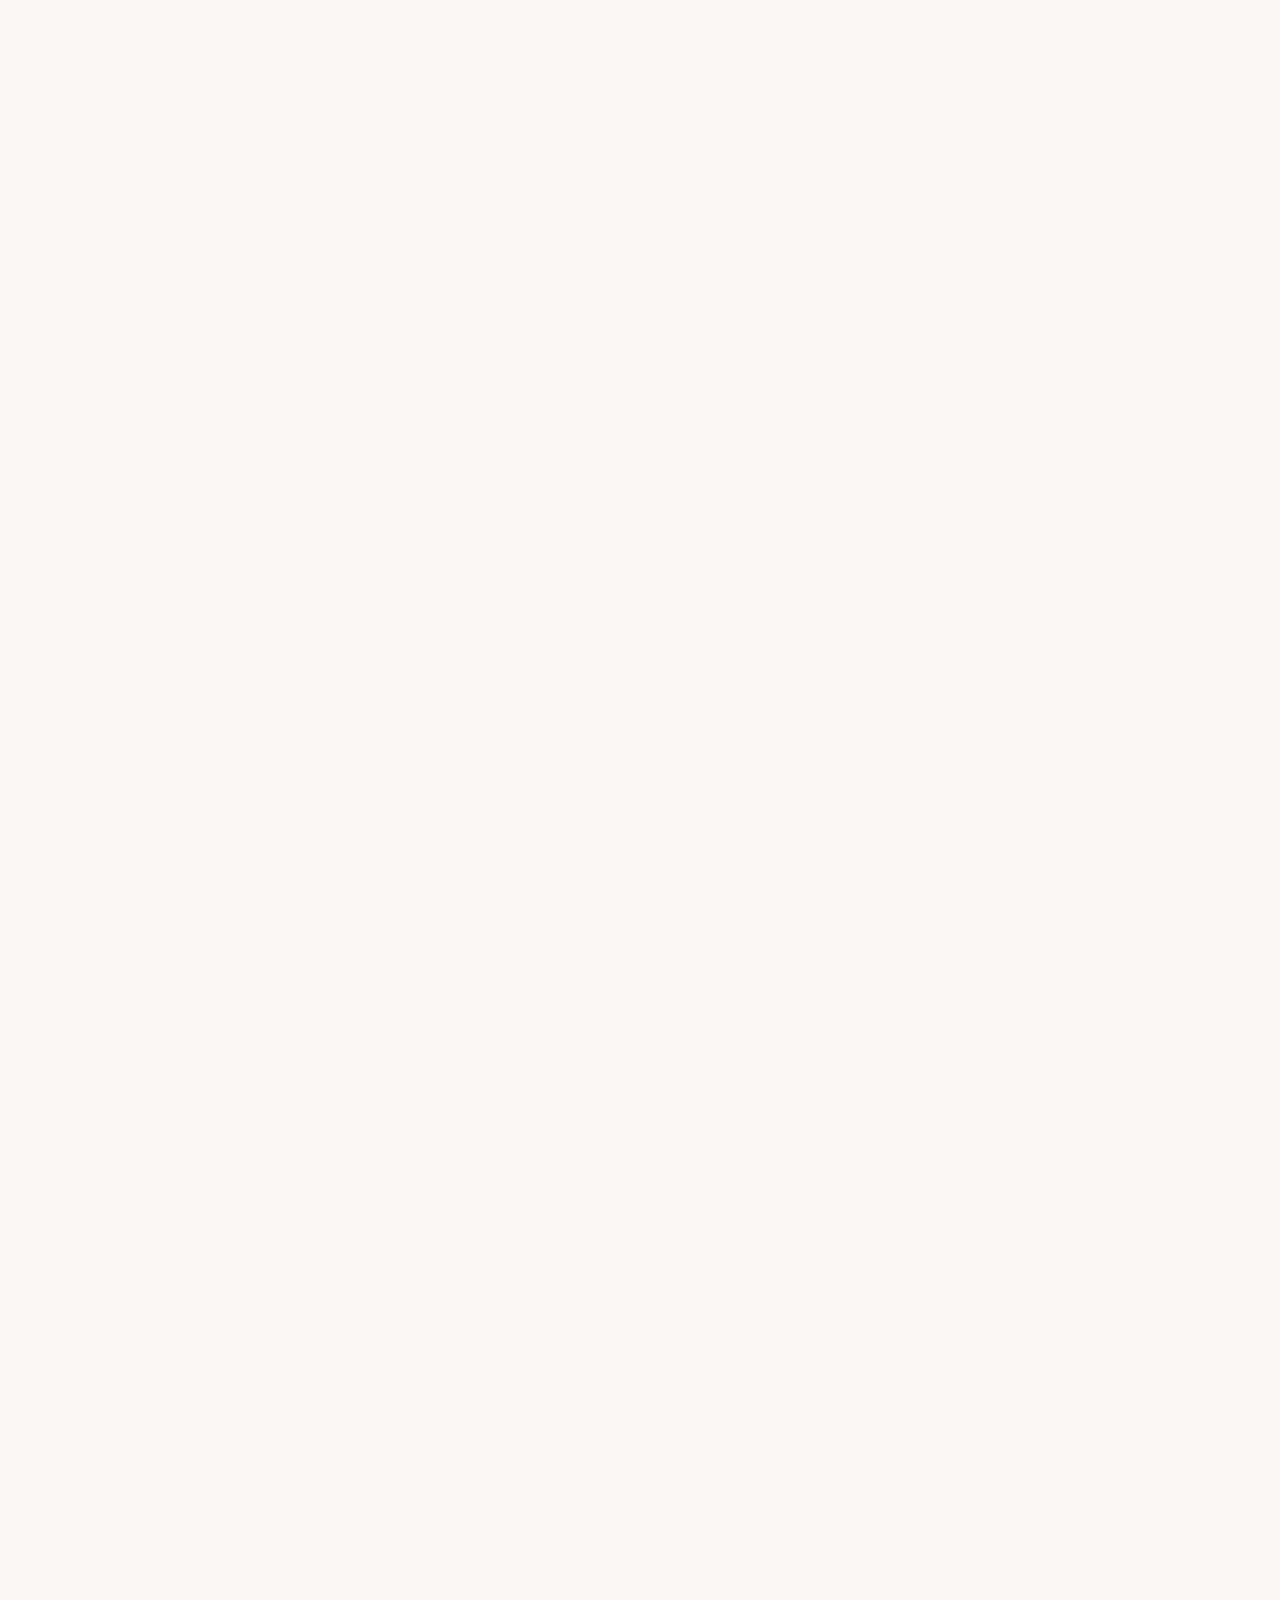
==== about.html @ 8a6ce8e8 "css and html files written" ====
<!DOCTYPE html>
<html lang="en">
<head>
    <meta charset="UTF-8">
    <meta name="viewport" content="width=device-width, initial-scale=1.0">
    <meta name="description" content="Meet Raj — a passionate wedding & event photographer from Karnataka, India. Telling love stories through candid, documentary-style photography.">
    <title>About Raj — Raj Photography</title>
    <link rel="icon" href="favicon.ico" type="image/x-icon">
    <link rel="preconnect" href="https://fonts.googleapis.com">
    <link rel="preconnect" href="https://fonts.gstatic.com" crossorigin>
    <link href="https://fonts.googleapis.com/css2?family=Playfair+Display:ital,wght@0,400;0,500;0,600;0,700;0,800;1,400;1,500;1,600;1,700&family=Inter:wght@300;400;500;600&family=Cormorant+Garamond:ital,wght@0,400;0,500;0,600;1,400;1,500;1,600&display=swap" rel="stylesheet">
    <link rel="stylesheet" href="css/variables.css">
    <link rel="stylesheet" href="css/global.css">
    <link rel="stylesheet" href="css/navbar.css">
    <link rel="stylesheet" href="css/about.css">
</head>
<body>

    <!-- ========== NAVBAR ========== -->
    <header class="navbar" id="navbar">
        <div class="navbar__inner container">
            <a href="index.html" class="navbar__logo" aria-label="Raj Photography Home">
                <span class="navbar__logo-text">Raj</span>
                <span class="navbar__logo-sub">Photography</span>
            </a>
            <nav class="navbar__nav" id="navMenu" aria-label="Main navigation">
                <ul class="navbar__links">
                    <li><a href="index.html" class="navbar__link">Home</a></li>
                    <li><a href="portfolio.html" class="navbar__link">Portfolio</a></li>
                    <li><a href="about.html" class="navbar__link active">About</a></li>
                    <li><a href="services.html" class="navbar__link">Services</a></li>
                    <li><a href="testimonials.html" class="navbar__link">Testimonials</a></li>
                    <li><a href="contact.html" class="navbar__link">Contact</a></li>
                </ul>
                <div class="navbar__actions">
                    <a href="tel:+917676147560" class="navbar__phone" aria-label="Call us">
                        <svg width="16" height="16" viewBox="0 0 24 24" fill="none" stroke="currentColor" stroke-width="2" stroke-linecap="round" stroke-linejoin="round"><path d="M22 16.92v3a2 2 0 0 1-2.18 2 19.79 19.79 0 0 1-8.63-3.07 19.5 19.5 0 0 1-6-6 19.79 19.79 0 0 1-3.07-8.67A2 2 0 0 1 4.11 2h3a2 2 0 0 1 2 1.72 12.84 12.84 0 0 0 .7 2.81 2 2 0 0 1-.45 2.11L8.09 9.91a16 16 0 0 0 6 6l1.27-1.27a2 2 0 0 1 2.11-.45 12.84 12.84 0 0 0 2.81.7A2 2 0 0 1 22 16.92z"></path></svg>
                        <span>+91 76761 47560</span>
                    </a>
                    <a href="contact.html" class="btn btn-primary navbar__cta">Book Now</a>
                </div>
            </nav>
            <button class="navbar__hamburger" id="navToggle" aria-label="Toggle navigation menu" aria-expanded="false">
                <span class="navbar__hamburger-line"></span>
                <span class="navbar__hamburger-line"></span>
                <span class="navbar__hamburger-line"></span>
            </button>
        </div>
    </header>

    <main>
        <!-- ========== PAGE HERO ========== -->
        <section class="page-hero page-hero--about" id="page-hero">
            <div class="page-hero__bg">
                <img src="assets/images/services/candid-cinematography/07.jpg" alt="Behind the scenes — Raj Photography" loading="eager">
            </div>
            <div class="page-hero__overlay"></div>
            <div class="page-hero__content container">
                <p class="page-hero__subtitle reveal" data-reveal="fade-up">The Photographer</p>
                <h1 class="page-hero__title reveal" data-reveal="fade-up" data-delay="100">About Raj</h1>
            </div>
        </section>

        <!-- ========== ABOUT INTRO ========== -->
        <section class="about-intro section-padding" id="about-intro">
            <div class="container">
                <div class="about-intro__grid">
                    <div class="about-intro__image reveal" data-reveal="fade-right">
                        <img src="assets/images/about/01.jpg" alt="Raj — Wedding & Event Photographer portrait" loading="lazy">
                    </div>
                    <div class="about-intro__content reveal" data-reveal="fade-left" data-delay="200">
                        <h2>The Man Behind<br>the Lens</h2>
                        <p class="about-intro__lead">I'm Raj, a visual storyteller based in Karnataka, India. With a camera in hand and a heart full of stories, I've spent the last 5+ years documenting the most beautiful chapters of people's lives.</p>
                        <p>It started as a fascination — the way a single photograph could hold an entire lifetime of emotion. That fascination became a passion, and that passion became my purpose. Today, I don't just photograph events; I immerse myself in them, becoming part of the story so I can tell it the way it deserves to be told.</p>
                        <p>My approach is simple: I observe, I connect, and I wait for the real moments — the ones you can't plan, can't rehearse, and can't recreate. The nervous glance before the vows, the tears of a proud parent, the unscripted burst of laughter during the sangeet — those are the frames that matter.</p>
                    </div>
                </div>
            </div>
        </section>

        <!-- ========== PHILOSOPHY ========== -->
        <section class="about-philosophy section-padding" id="philosophy">
            <div class="container">
                <div class="about-philosophy__inner reveal" data-reveal="fade-up">
                    <div class="about-philosophy__quote-mark" aria-hidden="true">"</div>
                    <blockquote class="about-philosophy__quote">
                        A photograph is not just a capture of light — it's a capture of emotion, of connection, of a moment that will never exist again. My job is to make sure that moment lives forever.
                    </blockquote>
                    <span class="about-philosophy__attribution">— Raj</span>
                </div>
            </div>
        </section>

        <!-- ========== MY APPROACH ========== -->
        <section class="about-approach section-padding" id="approach">
            <div class="container">
                <div class="section-header reveal" data-reveal="fade-up">
                    <p class="section-subtitle">My Approach</p>
                    <h2>How I Work</h2>
                </div>
                <div class="about-approach__grid">
                    <div class="about-approach__card reveal" data-reveal="fade-up">
                        <div class="about-approach__icon">
                            <svg width="32" height="32" viewBox="0 0 24 24" fill="none" stroke="currentColor" stroke-width="1.5" stroke-linecap="round" stroke-linejoin="round"><path d="M1 12s4-8 11-8 11 8 11 8-4 8-11 8-11-8-11-8z"></path><circle cx="12" cy="12" r="3"></circle></svg>
                        </div>
                        <h3>Observe</h3>
                        <p>I spend time understanding your story, your family dynamics, your rituals. Before I ever press the shutter, I'm watching, learning, and anticipating the moments that matter.</p>
                    </div>
                    <div class="about-approach__card reveal" data-reveal="fade-up" data-delay="100">
                        <div class="about-approach__icon">
                            <svg width="32" height="32" viewBox="0 0 24 24" fill="none" stroke="currentColor" stroke-width="1.5" stroke-linecap="round" stroke-linejoin="round"><path d="M20.84 4.61a5.5 5.5 0 0 0-7.78 0L12 5.67l-1.06-1.06a5.5 5.5 0 0 0-7.78 7.78l1.06 1.06L12 21.23l7.78-7.78 1.06-1.06a5.5 5.5 0 0 0 0-7.78z"></path></svg>
                        </div>
                        <h3>Connect</h3>
                        <p>The best photos come from genuine connection. I make sure every couple, every family feels comfortable and natural in front of my camera — like I'm not even there.</p>
                    </div>
                    <div class="about-approach__card reveal" data-reveal="fade-up" data-delay="200">
                        <div class="about-approach__icon">
                            <svg width="32" height="32" viewBox="0 0 24 24" fill="none" stroke="currentColor" stroke-width="1.5" stroke-linecap="round" stroke-linejoin="round"><rect x="3" y="3" width="18" height="18" rx="2" ry="2"></rect><circle cx="8.5" cy="8.5" r="1.5"></circle><polyline points="21 15 16 10 5 21"></polyline></svg>
                        </div>
                        <h3>Create</h3>
                        <p>With an editorial eye and a documentary heart, I compose each frame to be both beautiful and authentic — magazine-worthy imagery with raw, real emotion.</p>
                    </div>
                </div>
            </div>
        </section>

        <!-- ========== SECOND PHOTO ========== -->
        <section class="about-image-break" id="about-image-break">
            <div class="about-image-break__inner reveal" data-reveal="zoom-in">
                <img src="assets/images/about/02.jpg" alt="Raj Photography — Behind the scenes at a shoot" loading="lazy">
            </div>
        </section>

        <!-- ========== JOURNEY ========== -->
        <section class="about-journey section-padding" id="journey">
            <div class="container">
                <div class="section-header reveal" data-reveal="fade-up">
                    <p class="section-subtitle">The Journey</p>
                    <h2>Milestones</h2>
                </div>
                <div class="about-journey__timeline">
                    <div class="about-journey__item reveal" data-reveal="fade-up">
                        <div class="about-journey__year">2019</div>
                        <div class="about-journey__content">
                            <h3>The Beginning</h3>
                            <p>Started Raj Photography with a single camera and a dream to tell stories that matter. First wedding shoot in a small town in Karnataka.</p>
                        </div>
                    </div>
                    <div class="about-journey__item reveal" data-reveal="fade-up" data-delay="100">
                        <div class="about-journey__year">2020</div>
                        <div class="about-journey__content">
                            <h3>Growing the Vision</h3>
                            <p>Expanded into candid and cinematography services. Covered 30+ weddings across Karnataka and Tamil Nadu despite the challenging year.</p>
                        </div>
                    </div>
                    <div class="about-journey__item reveal" data-reveal="fade-up" data-delay="200">
                        <div class="about-journey__year">2022</div>
                        <div class="about-journey__content">
                            <h3>Going Pan-India</h3>
                            <p>Started covering destination weddings across India — from Rajasthan palaces to Kerala backwaters. Launched pre-wedding shoot packages.</p>
                        </div>
                    </div>
                    <div class="about-journey__item reveal" data-reveal="fade-up" data-delay="300">
                        <div class="about-journey__year">2024</div>
                        <div class="about-journey__content">
                            <h3>150+ Stories Told</h3>
                            <p>Crossed 150 weddings and 500+ happy clients. Expanded into maternity, baby, and documentary photography — because every chapter of life deserves to be beautifully documented.</p>
                        </div>
                    </div>
                    <div class="about-journey__item reveal" data-reveal="fade-up" data-delay="400">
                        <div class="about-journey__year">2025</div>
                        <div class="about-journey__content">
                            <h3>The Story Continues</h3>
                            <p>Every new client is a new chapter. The journey is far from over — it's only getting more beautiful.</p>
                        </div>
                    </div>
                </div>
            </div>
        </section>

        <!-- ========== CTA ========== -->
        <section class="about-cta section-padding">
            <div class="container">
                <div class="about-cta__inner reveal" data-reveal="fade-up">
                    <h2>Let's Write Your Chapter</h2>
                    <p>Your story is waiting to be told. Let's make it unforgettable.</p>
                    <a href="contact.html" class="btn btn-primary">Start a Conversation</a>
                </div>
            </div>
        </section>
    </main>

    <!-- ========== FOOTER ========== -->
    <footer class="footer" id="footer">
        <div class="container">
            <div class="footer__grid">
                <div class="footer__brand">
                    <a href="index.html" class="footer__logo">
                        <span class="footer__logo-text">Raj</span>
                        <span class="footer__logo-sub">Photography</span>
                    </a>
                    <p class="footer__tagline">Capturing love stories, one frame at a time. Based in Karnataka, available worldwide.</p>
                    <div class="footer__social">
                        <a href="https://instagram.com" target="_blank" rel="noopener noreferrer" class="footer__social-link" aria-label="Follow us on Instagram"><svg width="20" height="20" viewBox="0 0 24 24" fill="none" stroke="currentColor" stroke-width="2" stroke-linecap="round" stroke-linejoin="round"><rect x="2" y="2" width="20" height="20" rx="5" ry="5"></rect><path d="M16 11.37A4 4 0 1 1 12.63 8 4 4 0 0 1 16 11.37z"></path><line x1="17.5" y1="6.5" x2="17.51" y2="6.5"></line></svg></a>
                        <a href="tel:+917676147560" class="footer__social-link" aria-label="Call us"><svg width="20" height="20" viewBox="0 0 24 24" fill="none" stroke="currentColor" stroke-width="2" stroke-linecap="round" stroke-linejoin="round"><path d="M22 16.92v3a2 2 0 0 1-2.18 2 19.79 19.79 0 0 1-8.63-3.07 19.5 19.5 0 0 1-6-6 19.79 19.79 0 0 1-3.07-8.67A2 2 0 0 1 4.11 2h3a2 2 0 0 1 2 1.72 12.84 12.84 0 0 0 .7 2.81 2 2 0 0 1-.45 2.11L8.09 9.91a16 16 0 0 0 6 6l1.27-1.27a2 2 0 0 1 2.11-.45 12.84 12.84 0 0 0 2.81.7A2 2 0 0 1 22 16.92z"></path></svg></a>
                    </div>
                </div>
                <div class="footer__links">
                    <h4 class="footer__heading">Quick Links</h4>
                    <ul>
                        <li><a href="portfolio.html">Portfolio</a></li>
                        <li><a href="about.html">About</a></li>
                        <li><a href="services.html">Services</a></li>
                        <li><a href="testimonials.html">Testimonials</a></li>
                        <li><a href="contact.html">Contact</a></li>
                    </ul>
                </div>
                <div class="footer__contact">
                    <h4 class="footer__heading">Get in Touch</h4>
                    <ul>
                        <li><a href="tel:+917676147560"><svg width="16" height="16" viewBox="0 0 24 24" fill="none" stroke="currentColor" stroke-width="2" stroke-linecap="round" stroke-linejoin="round"><path d="M22 16.92v3a2 2 0 0 1-2.18 2 19.79 19.79 0 0 1-8.63-3.07 19.5 19.5 0 0 1-6-6 19.79 19.79 0 0 1-3.07-8.67A2 2 0 0 1 4.11 2h3a2 2 0 0 1 2 1.72 12.84 12.84 0 0 0 .7 2.81 2 2 0 0 1-.45 2.11L8.09 9.91a16 16 0 0 0 6 6l1.27-1.27a2 2 0 0 1 2.11-.45 12.84 12.84 0 0 0 2.81.7A2 2 0 0 1 22 16.92z"></path></svg> +91 76761 47560</a></li>
                        <li><a href="https://instagram.com" target="_blank" rel="noopener noreferrer"><svg width="16" height="16" viewBox="0 0 24 24" fill="none" stroke="currentColor" stroke-width="2" stroke-linecap="round" stroke-linejoin="round"><rect x="2" y="2" width="20" height="20" rx="5" ry="5"></rect><path d="M16 11.37A4 4 0 1 1 12.63 8 4 4 0 0 1 16 11.37z"></path><line x1="17.5" y1="6.5" x2="17.51" y2="6.5"></line></svg> @rajphotography</a></li>
                        <li><a href="#"><svg width="16" height="16" viewBox="0 0 24 24" fill="none" stroke="currentColor" stroke-width="2" stroke-linecap="round" stroke-linejoin="round"><path d="M21 10c0 7-9 13-9 13s-9-6-9-13a9 9 0 0 1 18 0z"></path><circle cx="12" cy="10" r="3"></circle></svg> Karnataka, India</a></li>
                    </ul>
                </div>
            </div>
            <div class="footer__bottom">
                <p>&copy; 2025 Raj Photography. All rights reserved.</p>
                <p>Crafted with love for capturing love.</p>
            </div>
        </div>
    </footer>

    <!-- Scripts -->
    <script src="js/navbar.js"></script>
    <script src="js/scrollReveal.js"></script>
    <script src="js/main.js"></script>
</body>
</html>
---- css/variables.css ----
/* ===== CSS CUSTOM PROPERTIES ===== */
:root {
    /* Colors - Warm, Muted, Editorial */
    --color-bg: #FAF8F5;
    --color-bg-alt: #F2EDE8;
    --color-text: #2C2825;
    --color-text-light: #6B6560;
    --color-text-lighter: #9B9590;
    --color-accent: #C4956A;
    --color-accent-dark: #A67B52;
    --color-accent-light: #D4AB82;
    --color-white: #FFFFFF;
    --color-dark: #1A1714;
    --color-dark-light: #2A2520;
    --color-overlay: rgba(26, 23, 20, 0.4);
    --color-overlay-strong: rgba(26, 23, 20, 0.65);
    --color-border: rgba(44, 40, 37, 0.1);
    --color-border-strong: rgba(44, 40, 37, 0.2);

    /* Typography */
    --font-heading: 'Playfair Display', Georgia, 'Times New Roman', serif;
    --font-body: 'Inter', -apple-system, BlinkMacSystemFont, 'Segoe UI', sans-serif;
    --font-accent: 'Cormorant Garamond', Georgia, serif;

    /* Spacing Scale */
    --space-2xs: 4px;
    --space-xs: 8px;
    --space-sm: 16px;
    --space-md: 24px;
    --space-lg: 32px;
    --space-xl: 48px;
    --space-2xl: 64px;
    --space-3xl: 96px;
    --space-4xl: 128px;

    /* Transitions */
    --transition-fast: 0.2s ease;
    --transition-base: 0.3s ease;
    --transition-smooth: 0.6s cubic-bezier(0.25, 0.46, 0.45, 0.94);
    --transition-slow: 0.8s cubic-bezier(0.25, 0.46, 0.45, 0.94);

    /* Border Radius */
    --radius-sm: 4px;
    --radius-md: 8px;
    --radius-lg: 16px;
    --radius-full: 9999px;

    /* Layout */
    --max-width: 1400px;
    --nav-height: 80px;

    /* Shadows (warm-toned) */
    --shadow-sm: 0 2px 8px rgba(44, 40, 37, 0.06);
    --shadow-md: 0 4px 20px rgba(44, 40, 37, 0.1);
    --shadow-lg: 0 8px 40px rgba(44, 40, 37, 0.15);
    --shadow-xl: 0 16px 64px rgba(44, 40, 37, 0.2);
}
---- css/global.css ----
/* ===== GLOBAL RESET & BASE STYLES ===== */

/* Reset */
*, *::before, *::after { box-sizing: border-box; margin: 0; padding: 0; }
html { scroll-behavior: smooth; -webkit-text-size-adjust: 100%; }
body {
    font-family: var(--font-body);
    font-size: 16px;
    line-height: 1.7;
    color: var(--color-text);
    background-color: var(--color-bg);
    -webkit-font-smoothing: antialiased;
    -moz-osx-font-smoothing: grayscale;
    opacity: 0;
    transition: opacity 0.5s ease;
    overflow-x: hidden;
}
body.loaded { opacity: 1; }

/* Selection */
::selection { background-color: var(--color-accent); color: var(--color-white); }
::-moz-selection { background-color: var(--color-accent); color: var(--color-white); }

/* Scrollbar */
::-webkit-scrollbar { width: 6px; }
::-webkit-scrollbar-track { background: var(--color-bg); }
::-webkit-scrollbar-thumb { background: var(--color-accent); border-radius: var(--radius-full); }

/* Typography */
h1, h2, h3, h4, h5, h6 {
    font-family: var(--font-heading);
    font-weight: 700;
    line-height: 1.15;
    letter-spacing: -0.02em;
    color: var(--color-text);
}
h1 { font-size: clamp(2.5rem, 5vw, 4.5rem); }
h2 { font-size: clamp(2rem, 4vw, 3.5rem); margin-bottom: var(--space-md); }
h3 { font-size: clamp(1.25rem, 2vw, 1.75rem); font-weight: 600; }
h4 { font-size: 1.125rem; font-weight: 600; letter-spacing: 0; }
p { margin-bottom: var(--space-sm); color: var(--color-text-light); }
p:last-child { margin-bottom: 0; }

a {
    color: var(--color-accent);
    text-decoration: none;
    transition: color var(--transition-base);
}
a:hover { color: var(--color-accent-dark); }

img { max-width: 100%; height: auto; display: block; }
ul { list-style: none; }
button { cursor: pointer; border: none; background: none; font-family: inherit; }
input, textarea, select { font-family: inherit; font-size: inherit; }

/* Layout */
.container {
    width: 100%;
    max-width: var(--max-width);
    margin: 0 auto;
    padding: 0 clamp(1rem, 3vw, 3rem);
}
.section-padding { padding: clamp(4rem, 8vw, 8rem) 0; }

/* Section Headers */
.section-header {
    text-align: center;
    max-width: 700px;
    margin: 0 auto var(--space-3xl);
}
.section-subtitle {
    font-family: var(--font-accent);
    font-size: clamp(1rem, 1.5vw, 1.25rem);
    font-style: italic;
    color: var(--color-accent);
    margin-bottom: var(--space-xs);
    font-weight: 500;
    letter-spacing: 0.02em;
}
.section-desc {
    color: var(--color-text-light);
    font-size: 1.05rem;
    max-width: 550px;
    margin: var(--space-sm) auto 0;
}

/* Screen Reader */
.sr-only {
    position: absolute; width: 1px; height: 1px;
    padding: 0; margin: -1px; overflow: hidden;
    clip: rect(0,0,0,0); white-space: nowrap; border: 0;
}

/* ===== SCROLL REVEAL ===== */
.reveal {
    opacity: 0;
    transform: translateY(30px);
    transition: opacity var(--transition-smooth), transform var(--transition-smooth);
}
.reveal[data-reveal="fade-left"] { transform: translateX(-40px); }
.reveal[data-reveal="fade-right"] { transform: translateX(40px); }
.reveal[data-reveal="fade-in"] { transform: none; }
.reveal[data-reveal="zoom-in"] { transform: scale(0.92); }
.reveal.active { opacity: 1; transform: none; }

/* ===== BUTTONS ===== */
.btn {
    display: inline-flex;
    align-items: center;
    justify-content: center;
    gap: var(--space-xs);
    padding: 14px 36px;
    font-family: var(--font-body);
    font-size: 0.8rem;
    font-weight: 500;
    letter-spacing: 0.15em;
    text-transform: uppercase;
    text-decoration: none;
    border-radius: var(--radius-sm);
    transition: all var(--transition-base);
    cursor: pointer;
    border: 1.5px solid transparent;
    white-space: nowrap;
}
.btn-primary {
    background-color: var(--color-accent);
    color: var(--color-white);
    border-color: var(--color-accent);
}
.btn-primary:hover {
    background-color: var(--color-accent-dark);
    border-color: var(--color-accent-dark);
    color: var(--color-white);
    transform: translateY(-2px);
    box-shadow: var(--shadow-md);
}
.btn-outline {
    background-color: transparent;
    color: var(--color-text);
    border-color: var(--color-border-strong);
}
.btn-outline:hover {
    background-color: var(--color-accent);
    color: var(--color-white);
    border-color: var(--color-accent);
    transform: translateY(-2px);
}

/* ===== PAGE HERO (shared across inner pages) ===== */
.page-hero {
    position: relative;
    height: 50vh;
    min-height: 350px;
    display: flex;
    align-items: flex-end;
    justify-content: center;
    overflow: hidden;
}
.page-hero__bg {
    position: absolute;
    inset: 0;
    z-index: 0;
}
.page-hero__bg img {
    width: 100%;
    height: 100%;
    object-fit: cover;
}
.page-hero__overlay {
    position: absolute;
    inset: 0;
    background: linear-gradient(to top, rgba(26,23,20,0.7) 0%, rgba(26,23,20,0.2) 50%, rgba(26,23,20,0.1) 100%);
    z-index: 1;
}
.page-hero__content {
    position: relative;
    z-index: 2;
    text-align: center;
    padding-bottom: var(--space-3xl);
}
.page-hero__subtitle {
    font-family: var(--font-accent);
    font-style: italic;
    font-size: clamp(1rem, 1.5vw, 1.25rem);
    color: var(--color-accent-light);
    margin-bottom: var(--space-xs);
}
.page-hero__title {
    color: var(--color-white);
    font-size: clamp(2.5rem, 6vw, 5rem);
    margin-bottom: var(--space-sm);
}
.page-hero__desc {
    color: rgba(255,255,255,0.8);
    font-size: 1.05rem;
    max-width: 550px;
    margin: 0 auto;
}

/* ===== FOOTER ===== */
.footer {
    background-color: var(--color-dark);
    color: rgba(250, 248, 245, 0.7);
    padding: var(--space-3xl) 0 var(--space-xl);
}
.footer__grid {
    display: grid;
    grid-template-columns: 1fr;
    gap: var(--space-xl);
}
@media (min-width: 768px) {
    .footer__grid { grid-template-columns: 2fr 1fr 1fr; gap: var(--space-3xl); }
}
.footer__logo {
    display: inline-flex;
    flex-direction: column;
    text-decoration: none;
    margin-bottom: var(--space-md);
}
.footer__logo-text {
    font-family: var(--font-heading);
    font-size: 2rem;
    font-weight: 700;
    color: var(--color-white);
    line-height: 1;
    letter-spacing: -0.02em;
}
.footer__logo-sub {
    font-family: var(--font-accent);
    font-size: 0.9rem;
    font-style: italic;
    color: var(--color-accent);
    letter-spacing: 0.1em;
}
.footer__tagline {
    color: rgba(250, 248, 245, 0.5);
    font-size: 0.9rem;
    line-height: 1.6;
    max-width: 350px;
}
.footer__social {
    display: flex;
    gap: var(--space-sm);
    margin-top: var(--space-md);
}
.footer__social-link {
    display: flex;
    align-items: center;
    justify-content: center;
    width: 44px;
    height: 44px;
    border-radius: 50%;
    border: 1px solid rgba(250,248,245,0.15);
    color: rgba(250, 248, 245, 0.7);
    transition: all var(--transition-base);
}
.footer__social-link:hover {
    background-color: var(--color-accent);
    border-color: var(--color-accent);
    color: var(--color-white);
    transform: translateY(-2px);
}
.footer__heading {
    font-family: var(--font-body);
    font-size: 0.8rem;
    font-weight: 500;
    letter-spacing: 0.15em;
    text-transform: uppercase;
    color: var(--color-white);
    margin-bottom: var(--space-md);
}
.footer__links ul, .footer__contact ul {
    display: flex;
    flex-direction: column;
    gap: var(--space-sm);
}
.footer__links a, .footer__contact a {
    color: rgba(250, 248, 245, 0.5);
    font-size: 0.9rem;
    transition: color var(--transition-base);
    display: inline-flex;
    align-items: center;
    gap: var(--space-xs);
}
.footer__links a:hover, .footer__contact a:hover { color: var(--color-accent); }
.footer__bottom {
    display: flex;
    flex-direction: column;
    gap: var(--space-2xs);
    align-items: center;
    text-align: center;
    margin-top: var(--space-3xl);
    padding-top: var(--space-xl);
    border-top: 1px solid rgba(250, 248, 245, 0.08);
}
.footer__bottom p {
    font-size: 0.8rem;
    color: rgba(250, 248, 245, 0.35);
    margin: 0;
}

/* ===== IMAGE ERROR PLACEHOLDER ===== */
.img-placeholder {
    display: flex;
    align-items: center;
    justify-content: center;
    background: var(--color-bg-alt);
    color: var(--color-text-lighter);
    font-size: 0.85rem;
    font-style: italic;
    min-height: 200px;
}
---- css/navbar.css ----
/* ===== NAVBAR ===== */
.navbar {
    position: fixed;
    top: 0;
    left: 0;
    width: 100%;
    z-index: 1000;
    height: var(--nav-height);
    transition: all var(--transition-base);
}
.navbar.scrolled {
    background: rgba(250, 248, 245, 0.95);
    backdrop-filter: blur(20px);
    -webkit-backdrop-filter: blur(20px);
    box-shadow: 0 1px 20px rgba(44, 40, 37, 0.06);
}
.navbar__inner {
    display: flex;
    align-items: center;
    justify-content: space-between;
    height: 100%;
}

/* Logo */
.navbar__logo {
    display: inline-flex;
    flex-direction: column;
    text-decoration: none;
    z-index: 1001;
    line-height: 1;
}
.navbar__logo-text {
    font-family: var(--font-heading);
    font-size: 1.6rem;
    font-weight: 700;
    color: var(--color-white);
    letter-spacing: -0.02em;
    transition: color var(--transition-base);
    line-height: 1;
}
.navbar__logo-sub {
    font-family: var(--font-accent);
    font-size: 0.7rem;
    font-style: italic;
    color: var(--color-accent-light);
    letter-spacing: 0.15em;
    transition: color var(--transition-base);
}
.navbar.scrolled .navbar__logo-text { color: var(--color-text); }
.navbar.scrolled .navbar__logo-sub { color: var(--color-accent); }

/* Nav Links */
.navbar__nav {
    display: flex;
    align-items: center;
    gap: var(--space-lg);
}
.navbar__links {
    display: flex;
    align-items: center;
    gap: var(--space-lg);
}
.navbar__link {
    font-family: var(--font-body);
    font-size: 0.75rem;
    font-weight: 400;
    letter-spacing: 0.15em;
    text-transform: uppercase;
    color: rgba(255, 255, 255, 0.8);
    text-decoration: none;
    position: relative;
    padding: 4px 0;
    transition: color var(--transition-base);
}
.navbar__link::after {
    content: '';
    position: absolute;
    bottom: -2px;
    left: 0;
    width: 0;
    height: 1.5px;
    background-color: var(--color-accent);
    transition: width var(--transition-base);
}
.navbar__link:hover::after, .navbar__link.active::after { width: 100%; }
.navbar__link:hover, .navbar__link.active { color: var(--color-white); }
.navbar.scrolled .navbar__link { color: var(--color-text-light); }
.navbar.scrolled .navbar__link:hover, .navbar.scrolled .navbar__link.active { color: var(--color-text); }

/* Actions */
.navbar__actions {
    display: flex;
    align-items: center;
    gap: var(--space-md);
    margin-left: var(--space-md);
}
.navbar__phone {
    display: none;
    align-items: center;
    gap: 6px;
    font-size: 0.8rem;
    color: rgba(255,255,255,0.8);
    text-decoration: none;
    font-weight: 400;
    transition: color var(--transition-base);
}
.navbar__phone:hover { color: var(--color-accent); }
.navbar.scrolled .navbar__phone { color: var(--color-text-light); }
.navbar.scrolled .navbar__phone:hover { color: var(--color-accent); }

.navbar__cta {
    padding: 10px 24px;
    font-size: 0.7rem;
    border-radius: var(--radius-full);
}

/* Hamburger */
.navbar__hamburger {
    display: flex;
    flex-direction: column;
    justify-content: center;
    gap: 5px;
    width: 28px;
    height: 44px;
    z-index: 1001;
    cursor: pointer;
}
.navbar__hamburger-line {
    width: 100%;
    height: 2px;
    background-color: var(--color-white);
    transition: all var(--transition-base);
    transform-origin: center;
}
.navbar.scrolled .navbar__hamburger-line { background-color: var(--color-text); }
.navbar__hamburger.active .navbar__hamburger-line:nth-child(1) { transform: translateY(7px) rotate(45deg); }
.navbar__hamburger.active .navbar__hamburger-line:nth-child(2) { opacity: 0; }
.navbar__hamburger.active .navbar__hamburger-line:nth-child(3) { transform: translateY(-7px) rotate(-45deg); }

/* Mobile Menu */
@media (max-width: 1023px) {
    .navbar__nav {
        position: fixed;
        top: 0;
        right: -100%;
        width: min(380px, 85vw);
        height: 100vh;
        height: 100dvh;
        flex-direction: column;
        justify-content: center;
        align-items: flex-start;
        gap: var(--space-xl);
        padding: var(--space-3xl) var(--space-xl);
        background: rgba(26, 23, 20, 0.97);
        backdrop-filter: blur(30px);
        -webkit-backdrop-filter: blur(30px);
        transition: right var(--transition-smooth);
    }
    .navbar__nav.open { right: 0; }
    .navbar__links {
        flex-direction: column;
        align-items: flex-start;
        gap: var(--space-md);
    }
    .navbar__link {
        font-size: 1rem;
        letter-spacing: 0.1em;
        color: rgba(255,255,255,0.7);
    }
    .navbar__link:hover, .navbar__link.active { color: var(--color-white); }
    .navbar__actions {
        flex-direction: column;
        align-items: flex-start;
        margin-left: 0;
        margin-top: var(--space-md);
    }
    .navbar__phone {
        display: flex;
        color: rgba(255,255,255,0.6);
    }
    .navbar__cta {
        width: 100%;
        text-align: center;
        justify-content: center;
    }
    .navbar__hamburger.active .navbar__hamburger-line { background-color: var(--color-white); }
}

/* Desktop */
@media (min-width: 1024px) {
    .navbar__hamburger { display: none; }
    .navbar__phone { display: flex; }
}
---- css/about.css ----
/* E:\Project\RajPhotography\css\about.css */
.about-hero {
  padding-top: calc(var(--nav-height) + var(--space-4xl));
  padding-bottom: var(--space-4xl);
  text-align: center;
  background-color: var(--color-bg);
}

.about-layout {
  display: grid;
  grid-template-columns: 1fr;
  gap: var(--space-4xl);
  align-items: center;
}

@media (min-width: 1024px) {
  .about-layout {
    grid-template-columns: 1fr 1fr;
  }
}

.about-portrait {
  position: relative;
  aspect-ratio: 4/5;
}

.about-portrait img {
  width: 100%;
  height: 100%;
  object-fit: cover;
  border-radius: var(--radius-sm);
}

.about-bio h2 {
  margin-bottom: var(--space-lg);
}

.about-bio p {
  margin-bottom: var(--space-lg);
  font-size: 1.1rem;
}

.about-pull-quote {
  font-family: var(--font-accent);
  font-style: italic;
  font-size: clamp(1.5rem, 3vw, 2.5rem);
  color: var(--color-text);
  line-height: 1.4;
  margin: var(--space-2xl) 0;
  border-left: 4px solid var(--color-accent);
  padding-left: var(--space-xl);
}

/* Philosophy */
.philosophy {
  background-color: var(--color-bg-alt);
  text-align: center;
}

.philosophy p {
  font-size: clamp(1.1rem, 2vw, 1.5rem);
  max-width: 800px;
  margin: 0 auto;
}

/* Skills/Equipment */
.skills-grid {
  display: grid;
  grid-template-columns: repeat(2, 1fr);
  gap: var(--space-2xl);
  margin-top: var(--space-2xl);
}

@media (min-width: 768px) {
  .skills-grid {
    grid-template-columns: repeat(4, 1fr);
  }
}

.skill-item {
  text-align: center;
}

.skill-icon {
  width: 64px;
  height: 64px;
  margin: 0 auto var(--space-md);
  color: var(--color-accent);
  display: flex;
  align-items: center;
  justify-content: center;
  font-size: 2rem;
}

.skill-item h4 {
  font-size: 1.1rem;
  margin-bottom: var(--space-xs);
}

.skill-item p {
  font-size: 0.9rem;
  color: var(--color-text-light);
}

/* Timeline */
.timeline {
  position: relative;
  max-width: 800px;
  margin: 0 auto;
  padding-left: var(--space-2xl);
}

.timeline::before {
  content: '';
  position: absolute;
  top: 0;
  left: 0;
  width: 2px;
  height: 100%;
  background-color: var(--color-border);
}

.timeline-item {
  position: relative;
  margin-bottom: var(--space-3xl);
}

.timeline-item::before {
  content: '';
  position: absolute;
  top: 8px;
  left: calc(-1 * var(--space-2xl) - 6px);
  width: 14px;
  height: 14px;
  border-radius: 50%;
  background-color: var(--color-accent);
  border: 3px solid var(--color-bg);
}

.timeline-year {
  font-family: var(--font-heading);
  font-weight: 700;
  font-size: 1.5rem;
  color: var(--color-accent);
  margin-bottom: var(--space-xs);
}

.timeline-content h4 {
  margin-bottom: var(--space-sm);
}
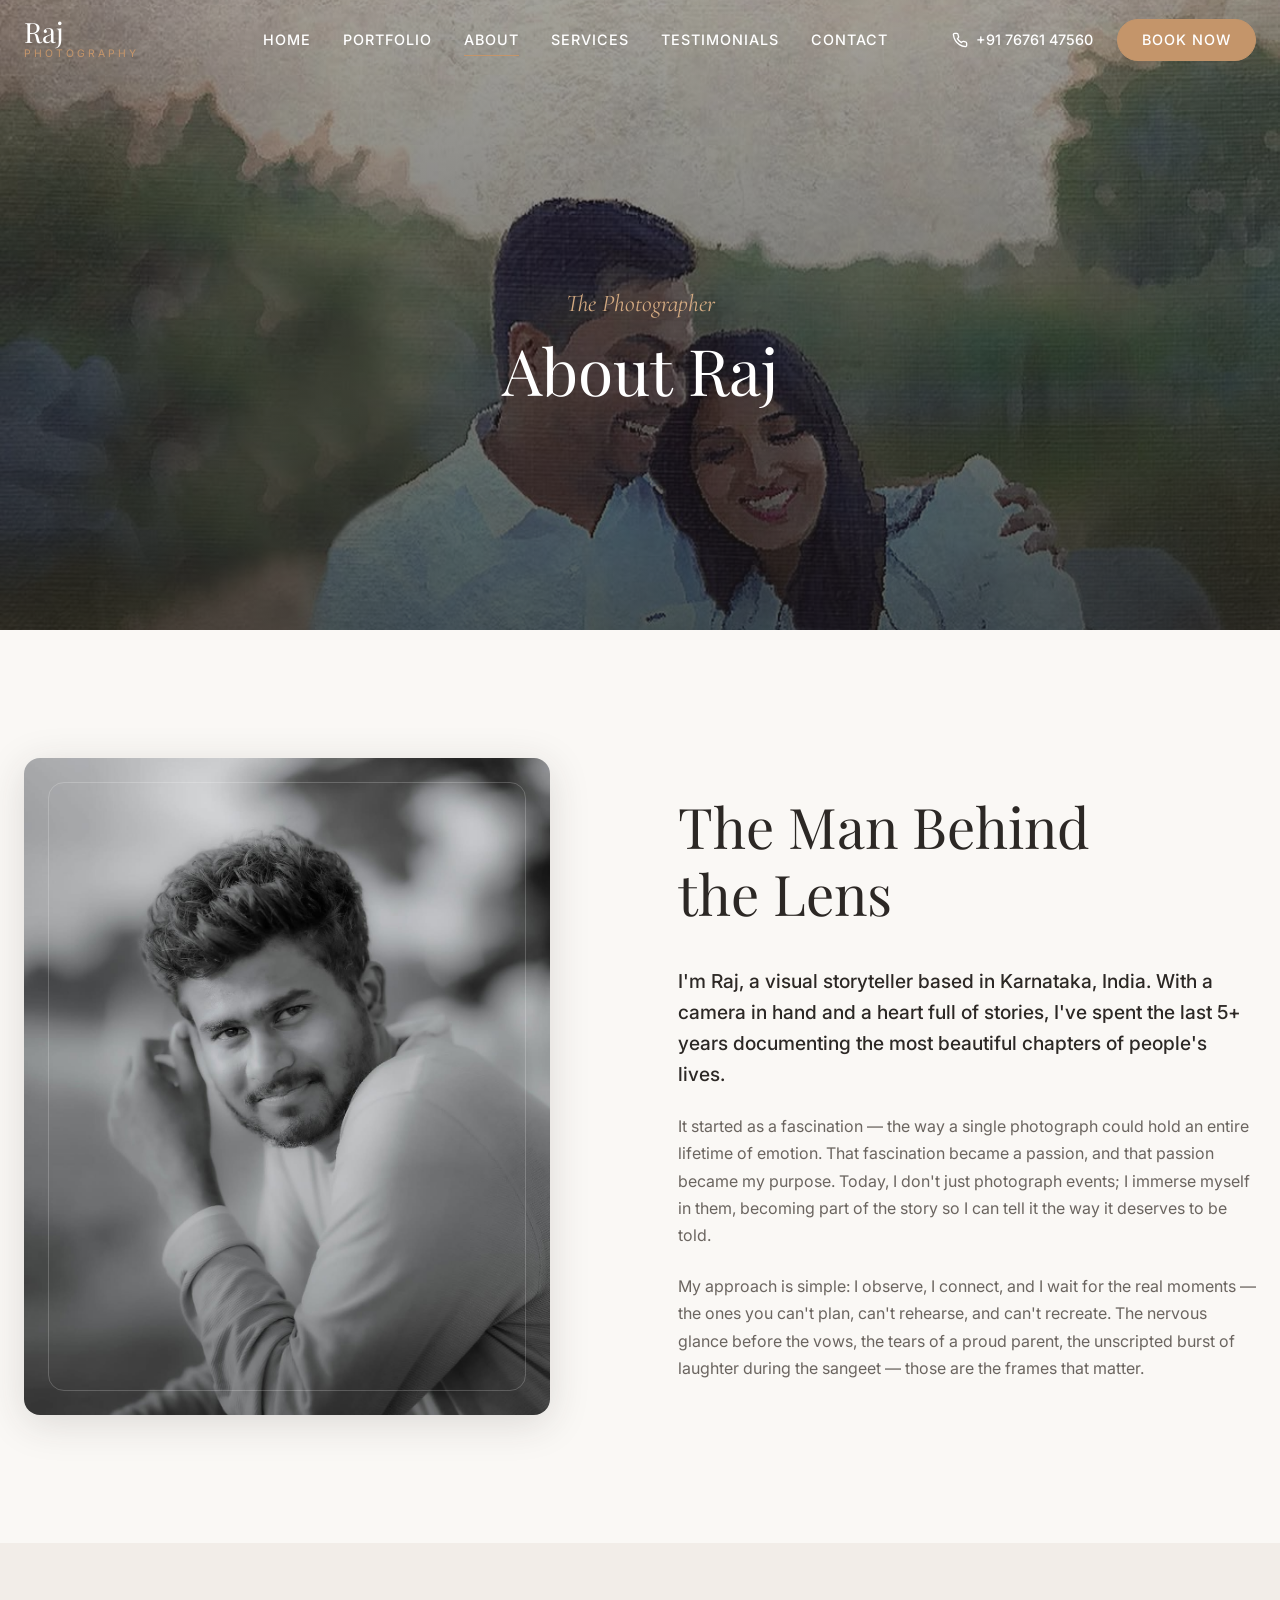
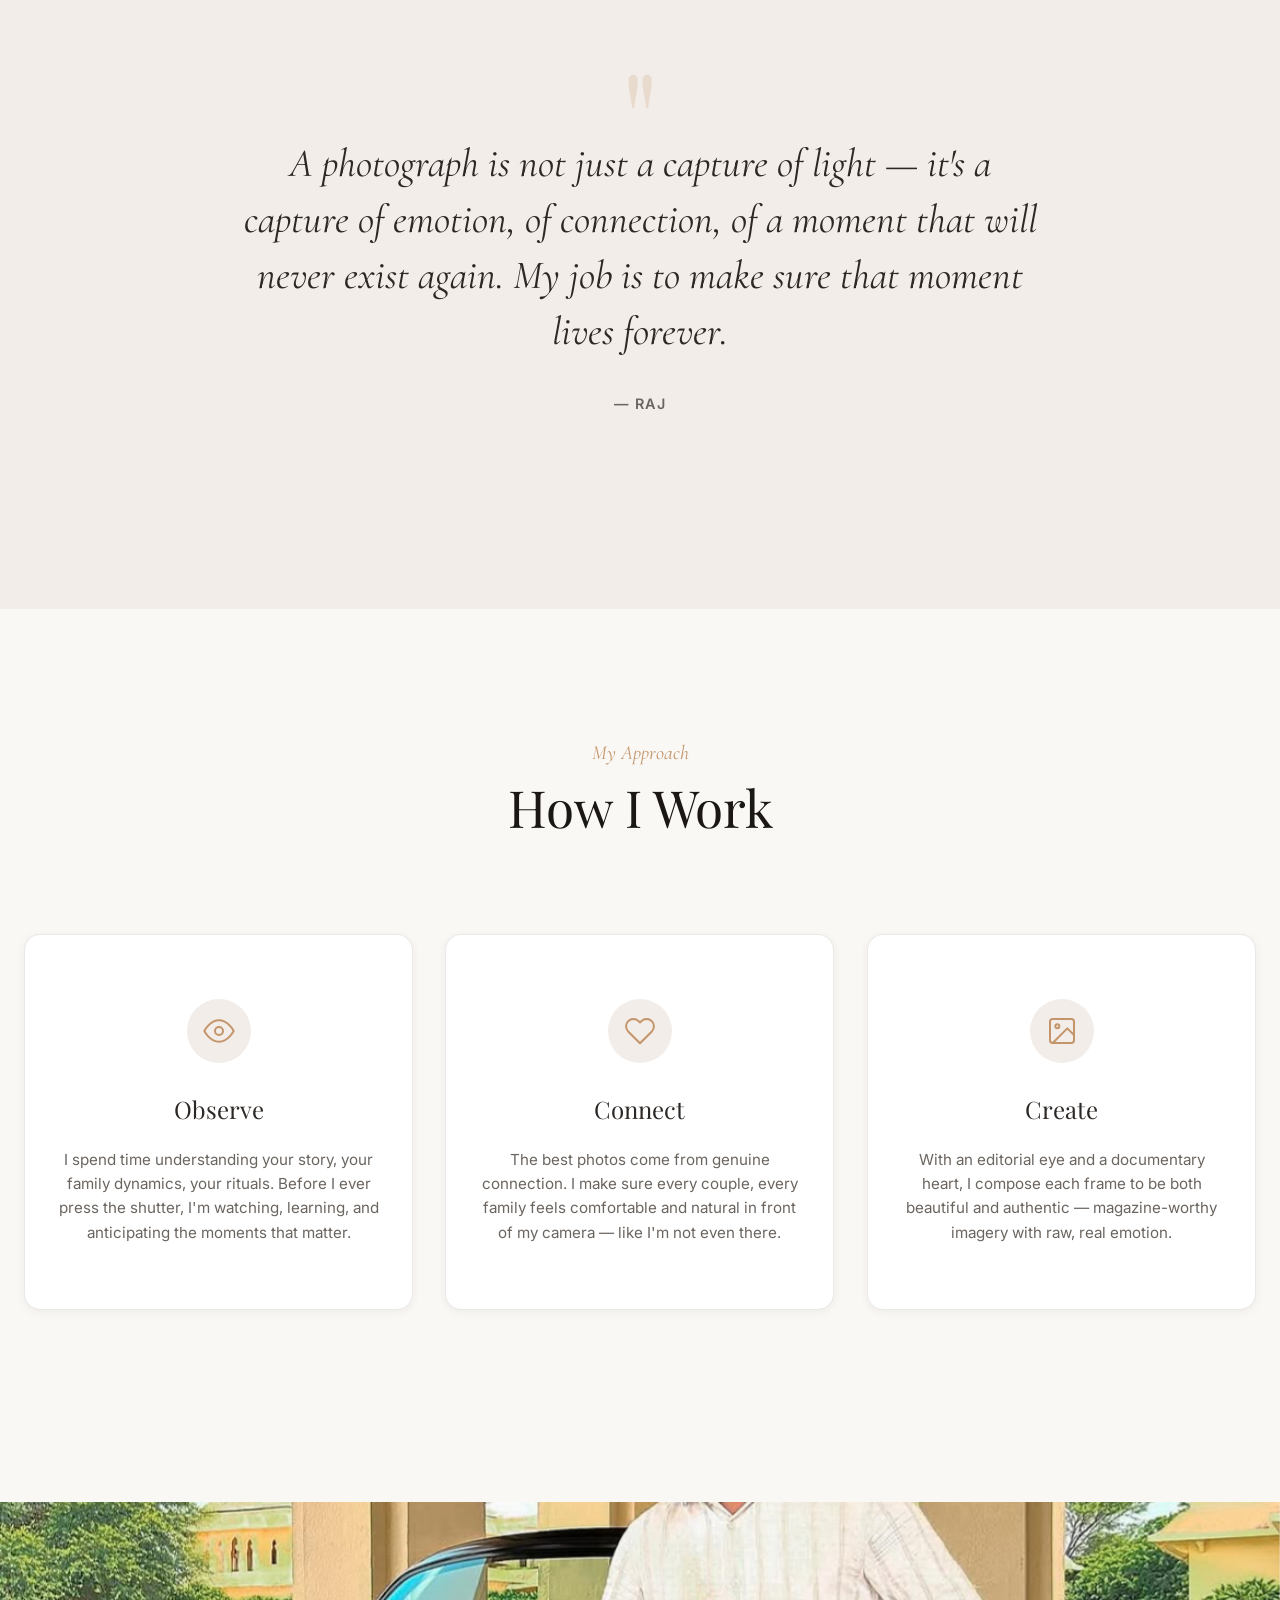
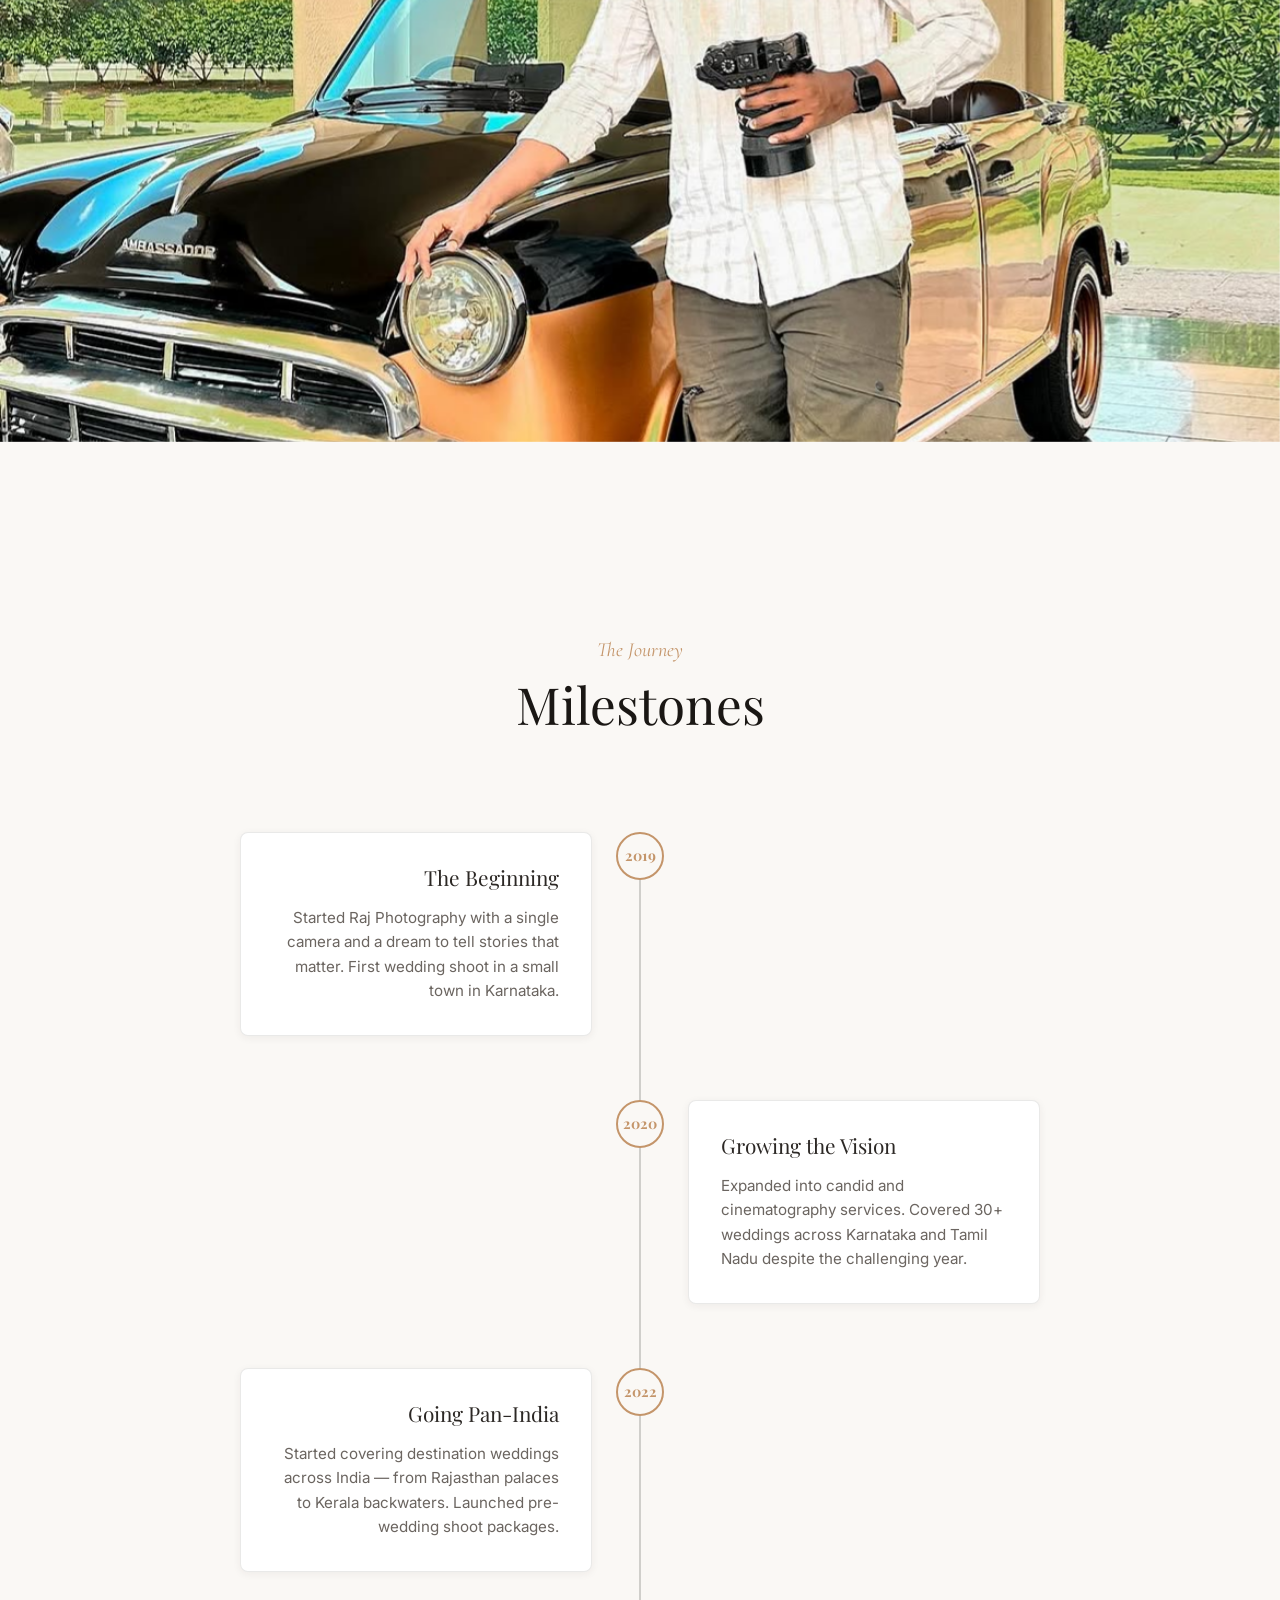
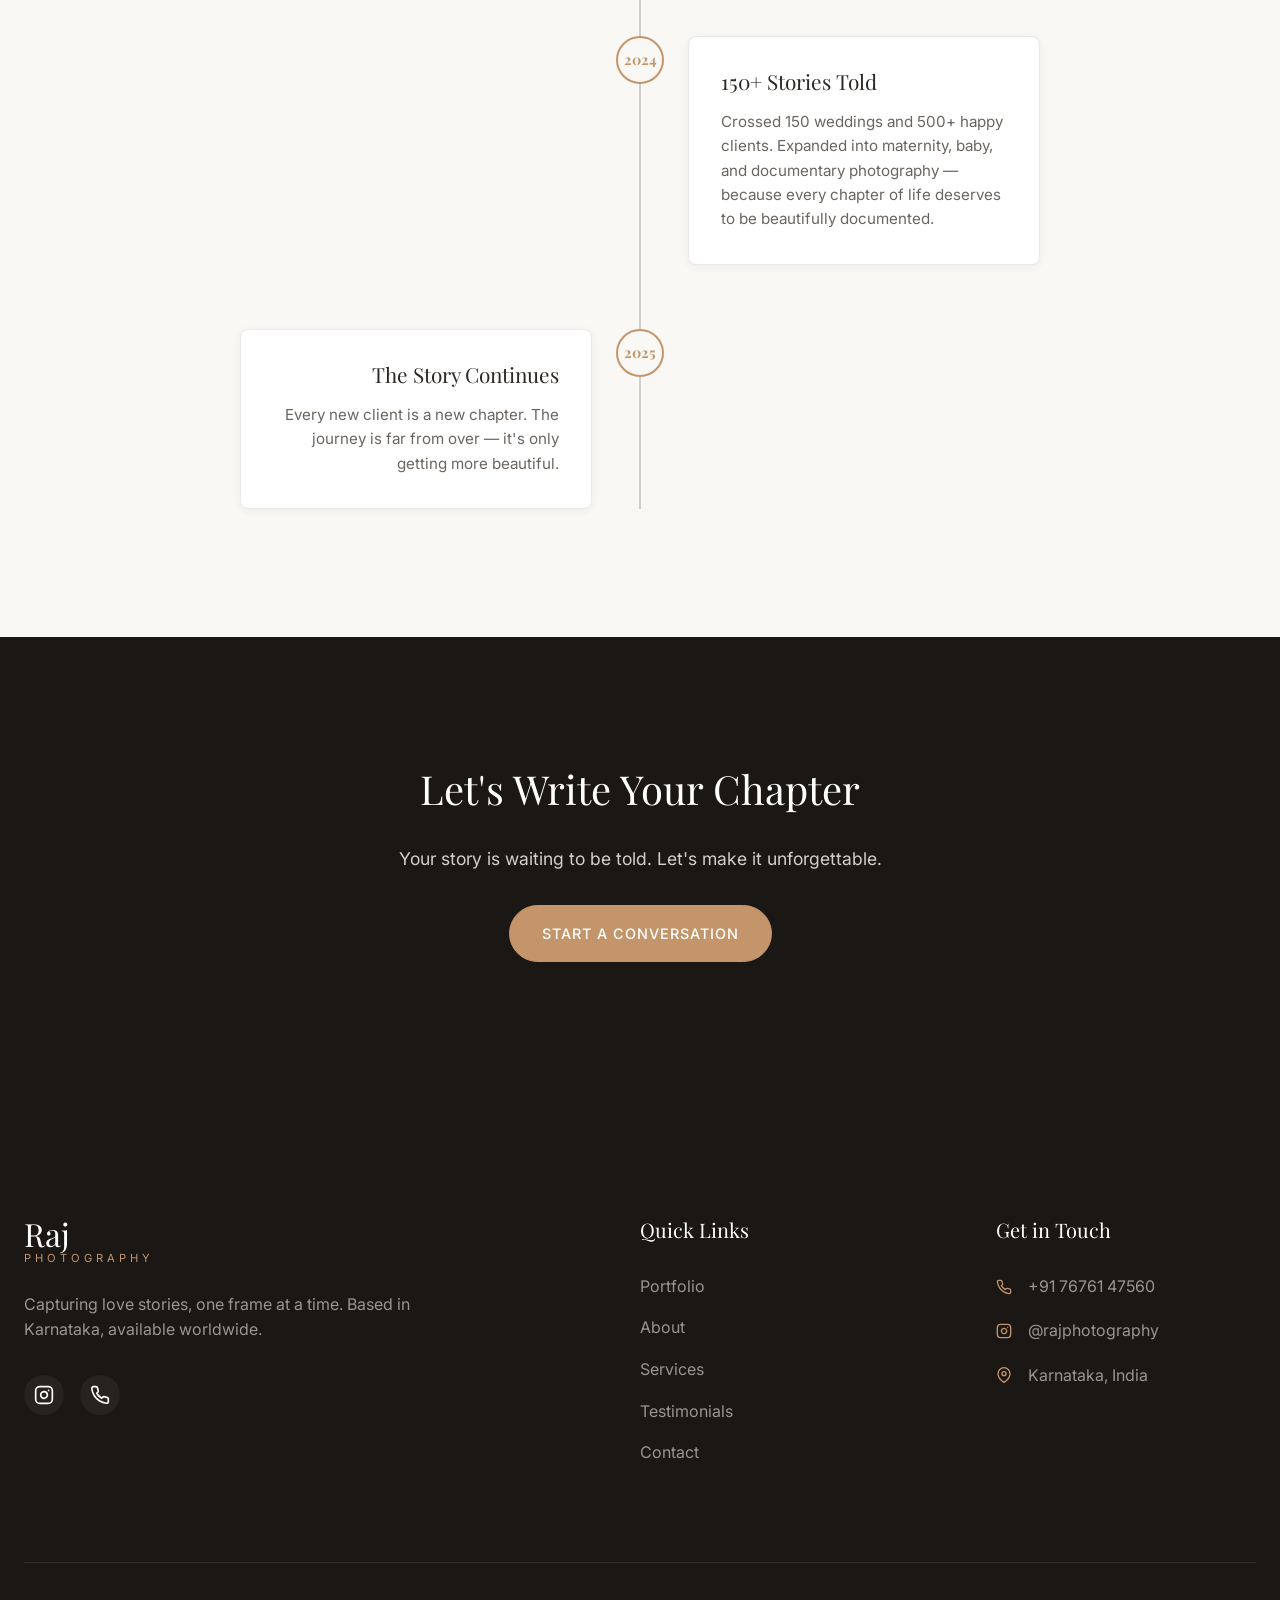
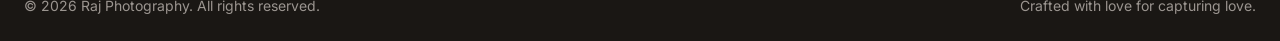
==== commit 700ae00e: "instalink updated" ====
--- a/about.html
+++ b/about.html
@@ -201,7 +201,7 @@
                     </a>
                     <p class="footer__tagline">Capturing love stories, one frame at a time. Based in Karnataka, available worldwide.</p>
                     <div class="footer__social">
-                        <a href="https://instagram.com" target="_blank" rel="noopener noreferrer" class="footer__social-link" aria-label="Follow us on Instagram"><svg width="20" height="20" viewBox="0 0 24 24" fill="none" stroke="currentColor" stroke-width="2" stroke-linecap="round" stroke-linejoin="round"><rect x="2" y="2" width="20" height="20" rx="5" ry="5"></rect><path d="M16 11.37A4 4 0 1 1 12.63 8 4 4 0 0 1 16 11.37z"></path><line x1="17.5" y1="6.5" x2="17.51" y2="6.5"></line></svg></a>
+                        <a href="https://www.instagram.com/raj_photography767/?hl=en" target="_blank" rel="noopener noreferrer" class="footer__social-link" aria-label="Follow us on Instagram"><svg width="20" height="20" viewBox="0 0 24 24" fill="none" stroke="currentColor" stroke-width="2" stroke-linecap="round" stroke-linejoin="round"><rect x="2" y="2" width="20" height="20" rx="5" ry="5"></rect><path d="M16 11.37A4 4 0 1 1 12.63 8 4 4 0 0 1 16 11.37z"></path><line x1="17.5" y1="6.5" x2="17.51" y2="6.5"></line></svg></a>
                         <a href="tel:+917676147560" class="footer__social-link" aria-label="Call us"><svg width="20" height="20" viewBox="0 0 24 24" fill="none" stroke="currentColor" stroke-width="2" stroke-linecap="round" stroke-linejoin="round"><path d="M22 16.92v3a2 2 0 0 1-2.18 2 19.79 19.79 0 0 1-8.63-3.07 19.5 19.5 0 0 1-6-6 19.79 19.79 0 0 1-3.07-8.67A2 2 0 0 1 4.11 2h3a2 2 0 0 1 2 1.72 12.84 12.84 0 0 0 .7 2.81 2 2 0 0 1-.45 2.11L8.09 9.91a16 16 0 0 0 6 6l1.27-1.27a2 2 0 0 1 2.11-.45 12.84 12.84 0 0 0 2.81.7A2 2 0 0 1 22 16.92z"></path></svg></a>
                     </div>
                 </div>
@@ -219,7 +219,7 @@
                     <h4 class="footer__heading">Get in Touch</h4>
                     <ul>
                         <li><a href="tel:+917676147560"><svg width="16" height="16" viewBox="0 0 24 24" fill="none" stroke="currentColor" stroke-width="2" stroke-linecap="round" stroke-linejoin="round"><path d="M22 16.92v3a2 2 0 0 1-2.18 2 19.79 19.79 0 0 1-8.63-3.07 19.5 19.5 0 0 1-6-6 19.79 19.79 0 0 1-3.07-8.67A2 2 0 0 1 4.11 2h3a2 2 0 0 1 2 1.72 12.84 12.84 0 0 0 .7 2.81 2 2 0 0 1-.45 2.11L8.09 9.91a16 16 0 0 0 6 6l1.27-1.27a2 2 0 0 1 2.11-.45 12.84 12.84 0 0 0 2.81.7A2 2 0 0 1 22 16.92z"></path></svg> +91 76761 47560</a></li>
-                        <li><a href="https://instagram.com" target="_blank" rel="noopener noreferrer"><svg width="16" height="16" viewBox="0 0 24 24" fill="none" stroke="currentColor" stroke-width="2" stroke-linecap="round" stroke-linejoin="round"><rect x="2" y="2" width="20" height="20" rx="5" ry="5"></rect><path d="M16 11.37A4 4 0 1 1 12.63 8 4 4 0 0 1 16 11.37z"></path><line x1="17.5" y1="6.5" x2="17.51" y2="6.5"></line></svg> @rajphotography</a></li>
+                        <li><a href="https://www.instagram.com/raj_photography767/?hl=en" target="_blank" rel="noopener noreferrer"><svg width="16" height="16" viewBox="0 0 24 24" fill="none" stroke="currentColor" stroke-width="2" stroke-linecap="round" stroke-linejoin="round"><rect x="2" y="2" width="20" height="20" rx="5" ry="5"></rect><path d="M16 11.37A4 4 0 1 1 12.63 8 4 4 0 0 1 16 11.37z"></path><line x1="17.5" y1="6.5" x2="17.51" y2="6.5"></line></svg> @rajphotography</a></li>
                         <li><a href="#"><svg width="16" height="16" viewBox="0 0 24 24" fill="none" stroke="currentColor" stroke-width="2" stroke-linecap="round" stroke-linejoin="round"><path d="M21 10c0 7-9 13-9 13s-9-6-9-13a9 9 0 0 1 18 0z"></path><circle cx="12" cy="10" r="3"></circle></svg> Karnataka, India</a></li>
                     </ul>
                 </div>
--- a/css/global.css
+++ b/css/global.css
@@ -1,312 +1,365 @@
-/* ===== GLOBAL RESET & BASE STYLES ===== */
-
-/* Reset */
-*, *::before, *::after { box-sizing: border-box; margin: 0; padding: 0; }
-html { scroll-behavior: smooth; -webkit-text-size-adjust: 100%; }
+/* ===== RESET & BASE ===== */
+*, *::before, *::after {
+    box-sizing: border-box;
+    margin: 0;
+    padding: 0;
+}
+
+html {
+    scroll-behavior: smooth;
+    font-size: 16px;
+}
+
 body {
     font-family: var(--font-body);
-    font-size: 16px;
-    line-height: 1.7;
     color: var(--color-text);
     background-color: var(--color-bg);
+    line-height: 1.6;
+    overflow-x: hidden;
     -webkit-font-smoothing: antialiased;
     -moz-osx-font-smoothing: grayscale;
-    opacity: 0;
-    transition: opacity 0.5s ease;
-    overflow-x: hidden;
-}
-body.loaded { opacity: 1; }
-
-/* Selection */
-::selection { background-color: var(--color-accent); color: var(--color-white); }
-::-moz-selection { background-color: var(--color-accent); color: var(--color-white); }
-
-/* Scrollbar */
-::-webkit-scrollbar { width: 6px; }
-::-webkit-scrollbar-track { background: var(--color-bg); }
-::-webkit-scrollbar-thumb { background: var(--color-accent); border-radius: var(--radius-full); }
-
-/* Typography */
+}
+
+body.no-scroll {
+    overflow: hidden;
+}
+
+img, picture, video, canvas, svg {
+    display: block;
+    max-width: 100%;
+    height: auto;
+}
+
+a {
+    color: inherit;
+    text-decoration: none;
+    transition: color var(--transition-fast);
+}
+
+ul, ol {
+    list-style: none;
+}
+
+button {
+    font-family: inherit;
+    border: none;
+    background: none;
+    cursor: pointer;
+}
+
+/* ===== TYPOGRAPHY ===== */
 h1, h2, h3, h4, h5, h6 {
     font-family: var(--font-heading);
-    font-weight: 700;
-    line-height: 1.15;
-    letter-spacing: -0.02em;
-    color: var(--color-text);
-}
-h1 { font-size: clamp(2.5rem, 5vw, 4.5rem); }
-h2 { font-size: clamp(2rem, 4vw, 3.5rem); margin-bottom: var(--space-md); }
-h3 { font-size: clamp(1.25rem, 2vw, 1.75rem); font-weight: 600; }
-h4 { font-size: 1.125rem; font-weight: 600; letter-spacing: 0; }
-p { margin-bottom: var(--space-sm); color: var(--color-text-light); }
-p:last-child { margin-bottom: 0; }
-
-a {
-    color: var(--color-accent);
-    text-decoration: none;
-    transition: color var(--transition-base);
-}
-a:hover { color: var(--color-accent-dark); }
-
-img { max-width: 100%; height: auto; display: block; }
-ul { list-style: none; }
-button { cursor: pointer; border: none; background: none; font-family: inherit; }
-input, textarea, select { font-family: inherit; font-size: inherit; }
-
-/* Layout */
+    font-weight: 400;
+    line-height: 1.2;
+    color: var(--color-dark);
+}
+
+h1 { font-size: clamp(3rem, 6vw, 5rem); }
+h2 { font-size: clamp(2.25rem, 4vw, 3.5rem); }
+h3 { font-size: clamp(1.5rem, 2.5vw, 2rem); }
+h4 { font-size: clamp(1.25rem, 2vw, 1.5rem); }
+
+/* ===== LAYOUT & UTILITIES ===== */
 .container {
     width: 100%;
     max-width: var(--max-width);
     margin: 0 auto;
-    padding: 0 clamp(1rem, 3vw, 3rem);
-}
-.section-padding { padding: clamp(4rem, 8vw, 8rem) 0; }
-
-/* Section Headers */
+    padding: 0 var(--space-md);
+}
+
+.section-padding {
+    padding: var(--space-4xl) 0;
+}
+
+@media (max-width: 768px) {
+    .section-padding {
+        padding: var(--space-3xl) 0;
+    }
+}
+
+/* ===== BUTTONS ===== */
+.btn {
+    display: inline-flex;
+    align-items: center;
+    justify-content: center;
+    padding: var(--space-sm) var(--space-lg);
+    font-family: var(--font-body);
+    font-size: 0.9rem;
+    font-weight: 500;
+    letter-spacing: 1px;
+    text-transform: uppercase;
+    border-radius: var(--radius-full);
+    transition: all var(--transition-base);
+    cursor: pointer;
+}
+
+.btn-primary {
+    background-color: var(--color-accent);
+    color: var(--color-white);
+    border: 1px solid var(--color-accent);
+}
+
+.btn-primary:hover,
+.btn-primary:focus {
+    background-color: var(--color-dark);
+    border-color: var(--color-dark);
+}
+
+.btn-outline {
+    background-color: transparent;
+    color: var(--color-text);
+    border: 1px solid currentColor;
+}
+
+.btn-outline:hover,
+.btn-outline:focus {
+    background-color: var(--color-text);
+    color: var(--color-bg);
+}
+
+/* ===== SECTION HEADERS ===== */
 .section-header {
     text-align: center;
-    max-width: 700px;
-    margin: 0 auto var(--space-3xl);
-}
+    margin-bottom: var(--space-3xl);
+    max-width: 800px;
+    margin-inline: auto;
+}
+
 .section-subtitle {
     font-family: var(--font-accent);
-    font-size: clamp(1rem, 1.5vw, 1.25rem);
+    font-size: 1.25rem;
     font-style: italic;
     color: var(--color-accent);
     margin-bottom: var(--space-xs);
-    font-weight: 500;
-    letter-spacing: 0.02em;
-}
+}
+
 .section-desc {
     color: var(--color-text-light);
-    font-size: 1.05rem;
-    max-width: 550px;
-    margin: var(--space-sm) auto 0;
-}
-
-/* Screen Reader */
-.sr-only {
-    position: absolute; width: 1px; height: 1px;
-    padding: 0; margin: -1px; overflow: hidden;
-    clip: rect(0,0,0,0); white-space: nowrap; border: 0;
-}
-
-/* ===== SCROLL REVEAL ===== */
-.reveal {
-    opacity: 0;
-    transform: translateY(30px);
-    transition: opacity var(--transition-smooth), transform var(--transition-smooth);
-}
-.reveal[data-reveal="fade-left"] { transform: translateX(-40px); }
-.reveal[data-reveal="fade-right"] { transform: translateX(40px); }
-.reveal[data-reveal="fade-in"] { transform: none; }
-.reveal[data-reveal="zoom-in"] { transform: scale(0.92); }
-.reveal.active { opacity: 1; transform: none; }
-
-/* ===== BUTTONS ===== */
-.btn {
+    margin-top: var(--space-md);
+    font-size: 1.125rem;
+}
+
+/* ===== FOOTER ===== */
+.footer {
+    background-color: var(--color-dark);
+    color: var(--color-white);
+    padding: var(--space-4xl) 0 var(--space-md);
+}
+
+.footer__grid {
+    display: grid;
+    grid-template-columns: 2fr 1fr 1fr;
+    gap: var(--space-3xl);
+    margin-bottom: var(--space-3xl);
+}
+
+@media (max-width: 992px) {
+    .footer__grid {
+        grid-template-columns: 1fr 1fr;
+    }
+    .footer__brand {
+        grid-column: 1 / -1;
+    }
+}
+
+@media (max-width: 576px) {
+    .footer__grid {
+        grid-template-columns: 1fr;
+        gap: var(--space-2xl);
+    }
+}
+
+.footer__brand {
+    max-width: 400px;
+}
+
+.footer__logo {
     display: inline-flex;
+    flex-direction: column;
+    margin-bottom: var(--space-md);
+}
+
+.footer__logo-text {
+    font-family: var(--font-heading);
+    font-size: 2rem;
+    line-height: 1;
+}
+
+.footer__logo-sub {
+    font-family: var(--font-body);
+    font-size: 0.7rem;
+    letter-spacing: 4px;
+    text-transform: uppercase;
+    color: var(--color-accent);
+}
+
+.footer__tagline {
+    color: var(--color-text-lighter);
+    margin-bottom: var(--space-lg);
+}
+
+.footer__social {
+    display: flex;
+    gap: var(--space-sm);
+}
+
+.footer__social-link {
+    display: flex;
     align-items: center;
     justify-content: center;
-    gap: var(--space-xs);
-    padding: 14px 36px;
-    font-family: var(--font-body);
-    font-size: 0.8rem;
-    font-weight: 500;
-    letter-spacing: 0.15em;
-    text-transform: uppercase;
-    text-decoration: none;
-    border-radius: var(--radius-sm);
+    width: 40px;
+    height: 40px;
+    border-radius: 50%;
+    background-color: rgba(255, 255, 255, 0.05);
+    color: var(--color-white);
     transition: all var(--transition-base);
-    cursor: pointer;
-    border: 1.5px solid transparent;
-    white-space: nowrap;
-}
-.btn-primary {
+}
+
+.footer__social-link:hover {
     background-color: var(--color-accent);
-    color: var(--color-white);
-    border-color: var(--color-accent);
-}
-.btn-primary:hover {
-    background-color: var(--color-accent-dark);
-    border-color: var(--color-accent-dark);
-    color: var(--color-white);
-    transform: translateY(-2px);
-    box-shadow: var(--shadow-md);
-}
-.btn-outline {
-    background-color: transparent;
-    color: var(--color-text);
-    border-color: var(--color-border-strong);
-}
-.btn-outline:hover {
-    background-color: var(--color-accent);
-    color: var(--color-white);
-    border-color: var(--color-accent);
-    transform: translateY(-2px);
-}
-
-/* ===== PAGE HERO (shared across inner pages) ===== */
+    transform: translateY(-3px);
+}
+
+.footer__heading {
+    font-family: var(--font-heading);
+    font-size: 1.25rem;
+    margin-bottom: var(--space-lg);
+    color: var(--color-white);
+}
+
+.footer__links ul,
+.footer__contact ul {
+    display: flex;
+    flex-direction: column;
+    gap: var(--space-sm);
+}
+
+.footer__links a,
+.footer__contact a {
+    color: var(--color-text-lighter);
+    display: inline-flex;
+    align-items: center;
+    gap: var(--space-sm);
+    transition: color var(--transition-fast);
+}
+
+.footer__links a:hover,
+.footer__contact a:hover {
+    color: var(--color-accent);
+}
+
+.footer__contact svg {
+    color: var(--color-accent);
+    flex-shrink: 0;
+}
+
+.footer__bottom {
+    padding-top: var(--space-lg);
+    border-top: 1px solid rgba(255, 255, 255, 0.1);
+    display: flex;
+    justify-content: space-between;
+    align-items: center;
+    color: var(--color-text-lighter);
+    font-size: 0.875rem;
+}
+
+@media (max-width: 768px) {
+    .footer__bottom {
+        flex-direction: column;
+        gap: var(--space-sm);
+        text-align: center;
+    }
+}
+
+/* ===== PAGE HERO ===== */
 .page-hero {
     position: relative;
-    height: 50vh;
-    min-height: 350px;
-    display: flex;
-    align-items: flex-end;
+    height: 70vh;
+    min-height: 480px;
+    max-height: 750px;
+    display: flex;
+    align-items: center;
     justify-content: center;
     overflow: hidden;
-}
+    color: var(--color-white);
+}
+
 .page-hero__bg {
     position: absolute;
     inset: 0;
-    z-index: 0;
-}
+    z-index: 1;
+}
+
 .page-hero__bg img {
     width: 100%;
     height: 100%;
     object-fit: cover;
 }
+
 .page-hero__overlay {
     position: absolute;
     inset: 0;
-    background: linear-gradient(to top, rgba(26,23,20,0.7) 0%, rgba(26,23,20,0.2) 50%, rgba(26,23,20,0.1) 100%);
-    z-index: 1;
-}
+    background: linear-gradient(
+        to bottom,
+        rgba(26, 23, 20, 0.4) 0%,
+        rgba(26, 23, 20, 0.7) 100%
+    );
+    z-index: 2;
+}
+
 .page-hero__content {
     position: relative;
-    z-index: 2;
+    z-index: 3;
     text-align: center;
-    padding-bottom: var(--space-3xl);
-}
+    max-width: 800px;
+    padding-top: var(--nav-height);
+}
+
 .page-hero__subtitle {
     font-family: var(--font-accent);
+    font-size: 1.5rem;
     font-style: italic;
-    font-size: clamp(1rem, 1.5vw, 1.25rem);
     color: var(--color-accent-light);
     margin-bottom: var(--space-xs);
 }
+
 .page-hero__title {
     color: var(--color-white);
-    font-size: clamp(2.5rem, 6vw, 5rem);
+    font-size: clamp(2.5rem, 5vw, 4.5rem);
     margin-bottom: var(--space-sm);
 }
+
 .page-hero__desc {
-    color: rgba(255,255,255,0.8);
-    font-size: 1.05rem;
-    max-width: 550px;
-    margin: 0 auto;
-}
-
-/* ===== FOOTER ===== */
-.footer {
-    background-color: var(--color-dark);
-    color: rgba(250, 248, 245, 0.7);
-    padding: var(--space-3xl) 0 var(--space-xl);
-}
-.footer__grid {
-    display: grid;
-    grid-template-columns: 1fr;
-    gap: var(--space-xl);
-}
-@media (min-width: 768px) {
-    .footer__grid { grid-template-columns: 2fr 1fr 1fr; gap: var(--space-3xl); }
-}
-.footer__logo {
-    display: inline-flex;
-    flex-direction: column;
-    text-decoration: none;
-    margin-bottom: var(--space-md);
-}
-.footer__logo-text {
-    font-family: var(--font-heading);
-    font-size: 2rem;
-    font-weight: 700;
-    color: var(--color-white);
-    line-height: 1;
-    letter-spacing: -0.02em;
-}
-.footer__logo-sub {
-    font-family: var(--font-accent);
-    font-size: 0.9rem;
-    font-style: italic;
-    color: var(--color-accent);
-    letter-spacing: 0.1em;
-}
-.footer__tagline {
-    color: rgba(250, 248, 245, 0.5);
-    font-size: 0.9rem;
-    line-height: 1.6;
-    max-width: 350px;
-}
-.footer__social {
-    display: flex;
-    gap: var(--space-sm);
-    margin-top: var(--space-md);
-}
-.footer__social-link {
-    display: flex;
-    align-items: center;
-    justify-content: center;
-    width: 44px;
-    height: 44px;
-    border-radius: 50%;
-    border: 1px solid rgba(250,248,245,0.15);
-    color: rgba(250, 248, 245, 0.7);
-    transition: all var(--transition-base);
-}
-.footer__social-link:hover {
-    background-color: var(--color-accent);
-    border-color: var(--color-accent);
-    color: var(--color-white);
-    transform: translateY(-2px);
-}
-.footer__heading {
-    font-family: var(--font-body);
-    font-size: 0.8rem;
-    font-weight: 500;
-    letter-spacing: 0.15em;
-    text-transform: uppercase;
-    color: var(--color-white);
-    margin-bottom: var(--space-md);
-}
-.footer__links ul, .footer__contact ul {
-    display: flex;
-    flex-direction: column;
-    gap: var(--space-sm);
-}
-.footer__links a, .footer__contact a {
-    color: rgba(250, 248, 245, 0.5);
-    font-size: 0.9rem;
-    transition: color var(--transition-base);
-    display: inline-flex;
-    align-items: center;
-    gap: var(--space-xs);
-}
-.footer__links a:hover, .footer__contact a:hover { color: var(--color-accent); }
-.footer__bottom {
-    display: flex;
-    flex-direction: column;
-    gap: var(--space-2xs);
-    align-items: center;
-    text-align: center;
-    margin-top: var(--space-3xl);
-    padding-top: var(--space-xl);
-    border-top: 1px solid rgba(250, 248, 245, 0.08);
-}
-.footer__bottom p {
-    font-size: 0.8rem;
-    color: rgba(250, 248, 245, 0.35);
-    margin: 0;
-}
-
-/* ===== IMAGE ERROR PLACEHOLDER ===== */
-.img-placeholder {
-    display: flex;
-    align-items: center;
-    justify-content: center;
-    background: var(--color-bg-alt);
-    color: var(--color-text-lighter);
-    font-size: 0.85rem;
-    font-style: italic;
-    min-height: 200px;
-}
+    color: rgba(255, 255, 255, 0.85);
+    font-size: 1.125rem;
+    max-width: 600px;
+    margin-inline: auto;
+}
+
+/* ===== SCROLL REVEAL ANIMATIONS ===== */
+.reveal {
+    opacity: 0;
+    transform: translateY(30px);
+    transition: opacity var(--transition-slow), transform var(--transition-slow);
+    will-change: opacity, transform;
+}
+
+.reveal[data-reveal="fade-right"] {
+    transform: translateX(-30px);
+}
+
+.reveal[data-reveal="fade-left"] {
+    transform: translateX(30px);
+}
+
+.reveal.active {
+    opacity: 1;
+    transform: translate(0, 0);
+}
+
+.reveal[data-delay="100"] { transition-delay: 100ms; }
+.reveal[data-delay="200"] { transition-delay: 200ms; }
+.reveal[data-delay="300"] { transition-delay: 300ms; }
+.reveal[data-delay="400"] { transition-delay: 400ms; }
+.reveal[data-delay="500"] { transition-delay: 500ms; }
--- a/css/navbar.css
+++ b/css/navbar.css
@@ -4,16 +4,26 @@
     top: 0;
     left: 0;
     width: 100%;
+    height: var(--nav-height);
+    background-color: transparent;
     z-index: 1000;
-    height: var(--nav-height);
     transition: all var(--transition-base);
-}
-.navbar.scrolled {
-    background: rgba(250, 248, 245, 0.95);
-    backdrop-filter: blur(20px);
-    -webkit-backdrop-filter: blur(20px);
-    box-shadow: 0 1px 20px rgba(44, 40, 37, 0.06);
-}
+    color: var(--color-white);
+}
+
+.navbar--scrolled {
+    background-color: rgba(250, 248, 245, 0.95); /* var(--color-bg) with opacity */
+    backdrop-filter: blur(10px);
+    -webkit-backdrop-filter: blur(10px);
+    box-shadow: var(--shadow-sm);
+    height: calc(var(--nav-height) - 10px);
+    color: var(--color-dark);
+}
+
+.navbar--hidden {
+    transform: translateY(-100%);
+}
+
 .navbar__inner {
     display: flex;
     align-items: center;
@@ -25,169 +35,167 @@
 .navbar__logo {
     display: inline-flex;
     flex-direction: column;
-    text-decoration: none;
-    z-index: 1001;
-    line-height: 1;
-}
+    z-index: 1001; /* Keep above mobile menu */
+}
+
 .navbar__logo-text {
     font-family: var(--font-heading);
-    font-size: 1.6rem;
-    font-weight: 700;
-    color: var(--color-white);
-    letter-spacing: -0.02em;
-    transition: color var(--transition-base);
+    font-size: 1.75rem;
     line-height: 1;
 }
+
 .navbar__logo-sub {
-    font-family: var(--font-accent);
-    font-size: 0.7rem;
-    font-style: italic;
-    color: var(--color-accent-light);
-    letter-spacing: 0.15em;
-    transition: color var(--transition-base);
-}
-.navbar.scrolled .navbar__logo-text { color: var(--color-text); }
-.navbar.scrolled .navbar__logo-sub { color: var(--color-accent); }
-
-/* Nav Links */
+    font-family: var(--font-body);
+    font-size: 0.65rem;
+    letter-spacing: 3px;
+    text-transform: uppercase;
+    color: var(--color-accent);
+}
+
+/* Navigation */
 .navbar__nav {
     display: flex;
     align-items: center;
+    gap: var(--space-2xl);
+}
+
+.navbar__links {
+    display: flex;
+    align-items: center;
     gap: var(--space-lg);
 }
-.navbar__links {
-    display: flex;
-    align-items: center;
-    gap: var(--space-lg);
-}
+
 .navbar__link {
     font-family: var(--font-body);
-    font-size: 0.75rem;
-    font-weight: 400;
-    letter-spacing: 0.15em;
+    font-size: 0.9rem;
+    font-weight: 500;
     text-transform: uppercase;
-    color: rgba(255, 255, 255, 0.8);
-    text-decoration: none;
+    letter-spacing: 1px;
     position: relative;
-    padding: 4px 0;
-    transition: color var(--transition-base);
-}
+    padding: var(--space-xs) 0;
+}
+
 .navbar__link::after {
     content: '';
     position: absolute;
-    bottom: -2px;
+    bottom: 0;
     left: 0;
     width: 0;
-    height: 1.5px;
+    height: 1px;
     background-color: var(--color-accent);
     transition: width var(--transition-base);
 }
-.navbar__link:hover::after, .navbar__link.active::after { width: 100%; }
-.navbar__link:hover, .navbar__link.active { color: var(--color-white); }
-.navbar.scrolled .navbar__link { color: var(--color-text-light); }
-.navbar.scrolled .navbar__link:hover, .navbar.scrolled .navbar__link.active { color: var(--color-text); }
-
-/* Actions */
+
+.navbar__link:hover::after,
+.navbar__link.active::after {
+    width: 100%;
+}
+
 .navbar__actions {
     display: flex;
     align-items: center;
     gap: var(--space-md);
-    margin-left: var(--space-md);
-}
+}
+
 .navbar__phone {
+    display: flex;
+    align-items: center;
+    gap: var(--space-xs);
+    font-weight: 500;
+    font-size: 0.9rem;
+    transition: color var(--transition-fast);
+}
+
+.navbar__phone:hover {
+    color: var(--color-accent);
+}
+
+.navbar__cta {
+    padding: var(--space-xs) var(--space-md);
+}
+
+/* Hamburger Menu */
+.navbar__hamburger {
     display: none;
-    align-items: center;
-    gap: 6px;
-    font-size: 0.8rem;
-    color: rgba(255,255,255,0.8);
-    text-decoration: none;
-    font-weight: 400;
-    transition: color var(--transition-base);
-}
-.navbar__phone:hover { color: var(--color-accent); }
-.navbar.scrolled .navbar__phone { color: var(--color-text-light); }
-.navbar.scrolled .navbar__phone:hover { color: var(--color-accent); }
-
-.navbar__cta {
-    padding: 10px 24px;
-    font-size: 0.7rem;
-    border-radius: var(--radius-full);
-}
-
-/* Hamburger */
-.navbar__hamburger {
-    display: flex;
     flex-direction: column;
-    justify-content: center;
-    gap: 5px;
-    width: 28px;
-    height: 44px;
+    justify-content: space-between;
+    width: 30px;
+    height: 20px;
     z-index: 1001;
-    cursor: pointer;
-}
+    color: inherit;
+}
+
 .navbar__hamburger-line {
     width: 100%;
     height: 2px;
-    background-color: var(--color-white);
-    transition: all var(--transition-base);
-    transform-origin: center;
-}
-.navbar.scrolled .navbar__hamburger-line { background-color: var(--color-text); }
-.navbar__hamburger.active .navbar__hamburger-line:nth-child(1) { transform: translateY(7px) rotate(45deg); }
-.navbar__hamburger.active .navbar__hamburger-line:nth-child(2) { opacity: 0; }
-.navbar__hamburger.active .navbar__hamburger-line:nth-child(3) { transform: translateY(-7px) rotate(-45deg); }
-
-/* Mobile Menu */
-@media (max-width: 1023px) {
+    background-color: currentColor;
+    transition: var(--transition-base);
+    transform-origin: left center;
+}
+
+/* Mobile Navigation */
+@media (max-width: 992px) {
     .navbar__nav {
         position: fixed;
         top: 0;
-        right: -100%;
-        width: min(380px, 85vw);
+        left: 0;
+        width: 100%;
         height: 100vh;
-        height: 100dvh;
+        background-color: var(--color-bg);
         flex-direction: column;
         justify-content: center;
-        align-items: flex-start;
-        gap: var(--space-xl);
-        padding: var(--space-3xl) var(--space-xl);
-        background: rgba(26, 23, 20, 0.97);
-        backdrop-filter: blur(30px);
-        -webkit-backdrop-filter: blur(30px);
-        transition: right var(--transition-smooth);
-    }
-    .navbar__nav.open { right: 0; }
+        padding: var(--space-2xl);
+        transform: translateY(-100%);
+        transition: transform var(--transition-smooth);
+        color: var(--color-dark); /* Mobile menu is always light bg */
+        opacity: 0;
+        visibility: hidden;
+    }
+
+    .navbar__nav--open {
+        transform: translateY(0);
+        opacity: 1;
+        visibility: visible;
+    }
+
     .navbar__links {
         flex-direction: column;
-        align-items: flex-start;
+        align-items: center;
         gap: var(--space-md);
-    }
+        margin-bottom: var(--space-2xl);
+    }
+
     .navbar__link {
-        font-size: 1rem;
-        letter-spacing: 0.1em;
-        color: rgba(255,255,255,0.7);
-    }
-    .navbar__link:hover, .navbar__link.active { color: var(--color-white); }
+        font-size: 1.5rem;
+        font-family: var(--font-heading);
+        text-transform: none;
+    }
+
     .navbar__actions {
         flex-direction: column;
-        align-items: flex-start;
-        margin-left: 0;
-        margin-top: var(--space-md);
-    }
-    .navbar__phone {
+    }
+
+    .navbar__hamburger {
         display: flex;
-        color: rgba(255,255,255,0.6);
-    }
-    .navbar__cta {
-        width: 100%;
-        text-align: center;
-        justify-content: center;
-    }
-    .navbar__hamburger.active .navbar__hamburger-line { background-color: var(--color-white); }
-}
-
-/* Desktop */
-@media (min-width: 1024px) {
-    .navbar__hamburger { display: none; }
-    .navbar__phone { display: flex; }
-}
+    }
+
+    .navbar__hamburger--active .navbar__hamburger-line:nth-child(1) {
+        transform: rotate(45deg);
+    }
+    
+    .navbar__hamburger--active .navbar__hamburger-line:nth-child(2) {
+        opacity: 0;
+    }
+    
+    .navbar__hamburger--active .navbar__hamburger-line:nth-child(3) {
+        transform: rotate(-45deg);
+    }
+
+    .navbar__nav--open ~ .navbar__logo {
+        color: var(--color-dark);
+    }
+    
+    .navbar__nav--open ~ .navbar__hamburger {
+        color: var(--color-dark);
+    }
+}
--- a/css/about.css
+++ b/css/about.css
@@ -1,150 +1,334 @@
-/* E:\Project\RajPhotography\css\about.css */
-.about-hero {
-  padding-top: calc(var(--nav-height) + var(--space-4xl));
-  padding-bottom: var(--space-4xl);
-  text-align: center;
-  background-color: var(--color-bg);
-}
-
-.about-layout {
-  display: grid;
-  grid-template-columns: 1fr;
-  gap: var(--space-4xl);
-  align-items: center;
-}
-
-@media (min-width: 1024px) {
-  .about-layout {
-    grid-template-columns: 1fr 1fr;
-  }
-}
-
-.about-portrait {
-  position: relative;
-  aspect-ratio: 4/5;
-}
-
-.about-portrait img {
-  width: 100%;
-  height: 100%;
-  object-fit: cover;
-  border-radius: var(--radius-sm);
-}
-
-.about-bio h2 {
-  margin-bottom: var(--space-lg);
-}
-
-.about-bio p {
-  margin-bottom: var(--space-lg);
-  font-size: 1.1rem;
-}
-
-.about-pull-quote {
-  font-family: var(--font-accent);
-  font-style: italic;
-  font-size: clamp(1.5rem, 3vw, 2.5rem);
-  color: var(--color-text);
-  line-height: 1.4;
-  margin: var(--space-2xl) 0;
-  border-left: 4px solid var(--color-accent);
-  padding-left: var(--space-xl);
-}
-
-/* Philosophy */
-.philosophy {
-  background-color: var(--color-bg-alt);
-  text-align: center;
-}
-
-.philosophy p {
-  font-size: clamp(1.1rem, 2vw, 1.5rem);
-  max-width: 800px;
-  margin: 0 auto;
-}
-
-/* Skills/Equipment */
-.skills-grid {
-  display: grid;
-  grid-template-columns: repeat(2, 1fr);
-  gap: var(--space-2xl);
-  margin-top: var(--space-2xl);
-}
-
-@media (min-width: 768px) {
-  .skills-grid {
-    grid-template-columns: repeat(4, 1fr);
-  }
-}
-
-.skill-item {
-  text-align: center;
-}
-
-.skill-icon {
-  width: 64px;
-  height: 64px;
-  margin: 0 auto var(--space-md);
-  color: var(--color-accent);
-  display: flex;
-  align-items: center;
-  justify-content: center;
-  font-size: 2rem;
-}
-
-.skill-item h4 {
-  font-size: 1.1rem;
-  margin-bottom: var(--space-xs);
-}
-
-.skill-item p {
-  font-size: 0.9rem;
-  color: var(--color-text-light);
-}
-
-/* Timeline */
-.timeline {
-  position: relative;
-  max-width: 800px;
-  margin: 0 auto;
-  padding-left: var(--space-2xl);
-}
-
-.timeline::before {
-  content: '';
-  position: absolute;
-  top: 0;
-  left: 0;
-  width: 2px;
-  height: 100%;
-  background-color: var(--color-border);
-}
-
-.timeline-item {
-  position: relative;
-  margin-bottom: var(--space-3xl);
-}
-
-.timeline-item::before {
-  content: '';
-  position: absolute;
-  top: 8px;
-  left: calc(-1 * var(--space-2xl) - 6px);
-  width: 14px;
-  height: 14px;
-  border-radius: 50%;
-  background-color: var(--color-accent);
-  border: 3px solid var(--color-bg);
-}
-
-.timeline-year {
-  font-family: var(--font-heading);
-  font-weight: 700;
-  font-size: 1.5rem;
-  color: var(--color-accent);
-  margin-bottom: var(--space-xs);
-}
-
-.timeline-content h4 {
-  margin-bottom: var(--space-sm);
-}
+/* ==========================================================================
+   ABOUT PAGE STYLES
+   ========================================================================== */
+
+/* ===== ABOUT INTRO ===== */
+.about-intro__grid {
+    display: grid;
+    grid-template-columns: 1fr;
+    gap: var(--space-2xl);
+    align-items: center;
+}
+
+@media (min-width: 992px) {
+    .about-intro__grid {
+        grid-template-columns: 1fr 1.1fr;
+        gap: var(--space-4xl);
+    }
+}
+
+.about-intro__image {
+    position: relative;
+    border-radius: var(--radius-lg);
+    overflow: hidden;
+    box-shadow: var(--shadow-lg);
+    aspect-ratio: 4/5;
+}
+
+.about-intro__image img {
+    width: 100%;
+    height: 100%;
+    object-fit: cover;
+}
+
+.about-intro__image::before {
+    content: '';
+    position: absolute;
+    inset: 0;
+    border: 1px solid rgba(255, 255, 255, 0.2);
+    border-radius: var(--radius-lg);
+    margin: var(--space-md);
+    z-index: 1;
+    pointer-events: none;
+}
+
+.about-intro__content {
+    display: flex;
+    flex-direction: column;
+    gap: var(--space-md);
+}
+
+.about-intro__content h2 {
+    font-family: var(--font-heading);
+    font-size: 2.5rem;
+    color: var(--color-text);
+    line-height: 1.2;
+    margin-bottom: var(--space-sm);
+}
+
+@media (min-width: 768px) {
+    .about-intro__content h2 {
+        font-size: 3.5rem;
+    }
+}
+
+.about-intro__lead {
+    font-size: 1.2rem;
+    font-weight: 500;
+    color: var(--color-text);
+    line-height: 1.6;
+}
+
+.about-intro__content p:not(.about-intro__lead) {
+    color: var(--color-text-light);
+    line-height: 1.7;
+}
+
+/* ===== PHILOSOPHY ===== */
+.about-philosophy {
+    background-color: var(--color-bg-alt);
+    text-align: center;
+}
+
+.about-philosophy__inner {
+    max-width: 800px;
+    margin: 0 auto;
+    position: relative;
+    padding: var(--space-2xl) 0;
+}
+
+.about-philosophy__quote-mark {
+    font-family: var(--font-heading);
+    font-size: 8rem;
+    line-height: 1;
+    color: var(--color-accent);
+    opacity: 0.2;
+    position: absolute;
+    top: -20px;
+    left: 50%;
+    transform: translateX(-50%);
+    pointer-events: none;
+}
+
+.about-philosophy__quote {
+    font-family: var(--font-accent);
+    font-size: 1.8rem;
+    line-height: 1.4;
+    color: var(--color-text);
+    font-style: italic;
+    margin-bottom: var(--space-lg);
+    position: relative;
+    z-index: 1;
+}
+
+@media (min-width: 768px) {
+    .about-philosophy__quote {
+        font-size: 2.5rem;
+    }
+}
+
+.about-philosophy__attribution {
+    font-family: var(--font-body);
+    font-weight: 600;
+    text-transform: uppercase;
+    letter-spacing: 0.1em;
+    color: var(--color-text-light);
+    font-size: 0.9rem;
+}
+
+/* ===== APPROACH ===== */
+.about-approach__grid {
+    display: grid;
+    grid-template-columns: 1fr;
+    gap: var(--space-xl);
+    margin-top: var(--space-2xl);
+}
+
+@media (min-width: 768px) {
+    .about-approach__grid {
+        grid-template-columns: repeat(3, 1fr);
+        gap: var(--space-lg);
+    }
+}
+
+.about-approach__card {
+    background: var(--color-white);
+    padding: var(--space-2xl) var(--space-lg);
+    border-radius: var(--radius-lg);
+    text-align: center;
+    box-shadow: var(--shadow-sm);
+    transition: transform var(--transition-base), box-shadow var(--transition-base);
+    border: 1px solid var(--color-border);
+}
+
+.about-approach__card:hover {
+    transform: translateY(-5px);
+    box-shadow: var(--shadow-md);
+}
+
+.about-approach__icon {
+    display: inline-flex;
+    align-items: center;
+    justify-content: center;
+    width: 64px;
+    height: 64px;
+    background: var(--color-bg-alt);
+    border-radius: 50%;
+    color: var(--color-accent);
+    margin-bottom: var(--space-lg);
+}
+
+.about-approach__card h3 {
+    font-family: var(--font-heading);
+    font-size: 1.5rem;
+    margin-bottom: var(--space-md);
+    color: var(--color-text);
+}
+
+.about-approach__card p {
+    color: var(--color-text-light);
+    line-height: 1.6;
+    font-size: 0.95rem;
+}
+
+/* ===== IMAGE BREAK ===== */
+.about-image-break {
+    padding: var(--space-2xl) 0;
+    overflow: hidden;
+}
+
+.about-image-break__inner {
+    width: 100%;
+    height: 60vh;
+    min-height: 400px;
+}
+
+.about-image-break__inner img {
+    width: 100%;
+    height: 100%;
+    object-fit: cover;
+}
+
+/* ===== JOURNEY TIMELINE ===== */
+.about-journey__timeline {
+    max-width: 800px;
+    margin: var(--space-3xl) auto 0;
+    position: relative;
+}
+
+.about-journey__timeline::before {
+    content: '';
+    position: absolute;
+    top: 0;
+    bottom: 0;
+    left: 24px;
+    width: 2px;
+    background: var(--color-border-strong);
+}
+
+@media (min-width: 768px) {
+    .about-journey__timeline::before {
+        left: 50%;
+        transform: translateX(-50%);
+    }
+}
+
+.about-journey__item {
+    position: relative;
+    padding-left: 64px;
+    margin-bottom: var(--space-2xl);
+}
+
+@media (min-width: 768px) {
+    .about-journey__item {
+        padding-left: 0;
+        width: 50%;
+    }
+    
+    .about-journey__item:nth-child(odd) {
+        padding-right: 48px;
+        text-align: right;
+        left: 0;
+    }
+    
+    .about-journey__item:nth-child(even) {
+        padding-left: 48px;
+        left: 50%;
+    }
+}
+
+.about-journey__item:last-child {
+    margin-bottom: 0;
+}
+
+.about-journey__year {
+    position: absolute;
+    top: 0;
+    left: 0;
+    width: 48px;
+    height: 48px;
+    background: var(--color-bg);
+    border: 2px solid var(--color-accent);
+    color: var(--color-accent);
+    border-radius: 50%;
+    display: flex;
+    align-items: center;
+    justify-content: center;
+    font-family: var(--font-heading);
+    font-weight: 700;
+    font-size: 0.9rem;
+    z-index: 2;
+}
+
+@media (min-width: 768px) {
+    .about-journey__year {
+        left: auto;
+        right: -24px;
+    }
+    
+    .about-journey__item:nth-child(even) .about-journey__year {
+        left: -24px;
+        right: auto;
+    }
+}
+
+.about-journey__content {
+    background: var(--color-white);
+    padding: var(--space-lg);
+    border-radius: var(--radius-md);
+    box-shadow: var(--shadow-sm);
+    border: 1px solid var(--color-border);
+}
+
+.about-journey__content h3 {
+    font-family: var(--font-heading);
+    font-size: 1.3rem;
+    margin-bottom: var(--space-sm);
+    color: var(--color-text);
+}
+
+.about-journey__content p {
+    color: var(--color-text-light);
+    line-height: 1.6;
+    font-size: 0.95rem;
+    margin: 0;
+}
+
+/* ===== ABOUT CTA ===== */
+.about-cta {
+    background-color: var(--color-dark);
+    color: var(--color-white);
+    text-align: center;
+}
+
+.about-cta__inner {
+    max-width: 600px;
+    margin: 0 auto;
+    display: flex;
+    flex-direction: column;
+    align-items: center;
+    gap: var(--space-lg);
+}
+
+.about-cta h2 {
+    font-family: var(--font-heading);
+    font-size: 2.5rem;
+    color: var(--color-white);
+    margin: 0;
+}
+
+.about-cta p {
+    font-size: 1.1rem;
+    color: rgba(255, 255, 255, 0.8);
+    margin: 0;
+}
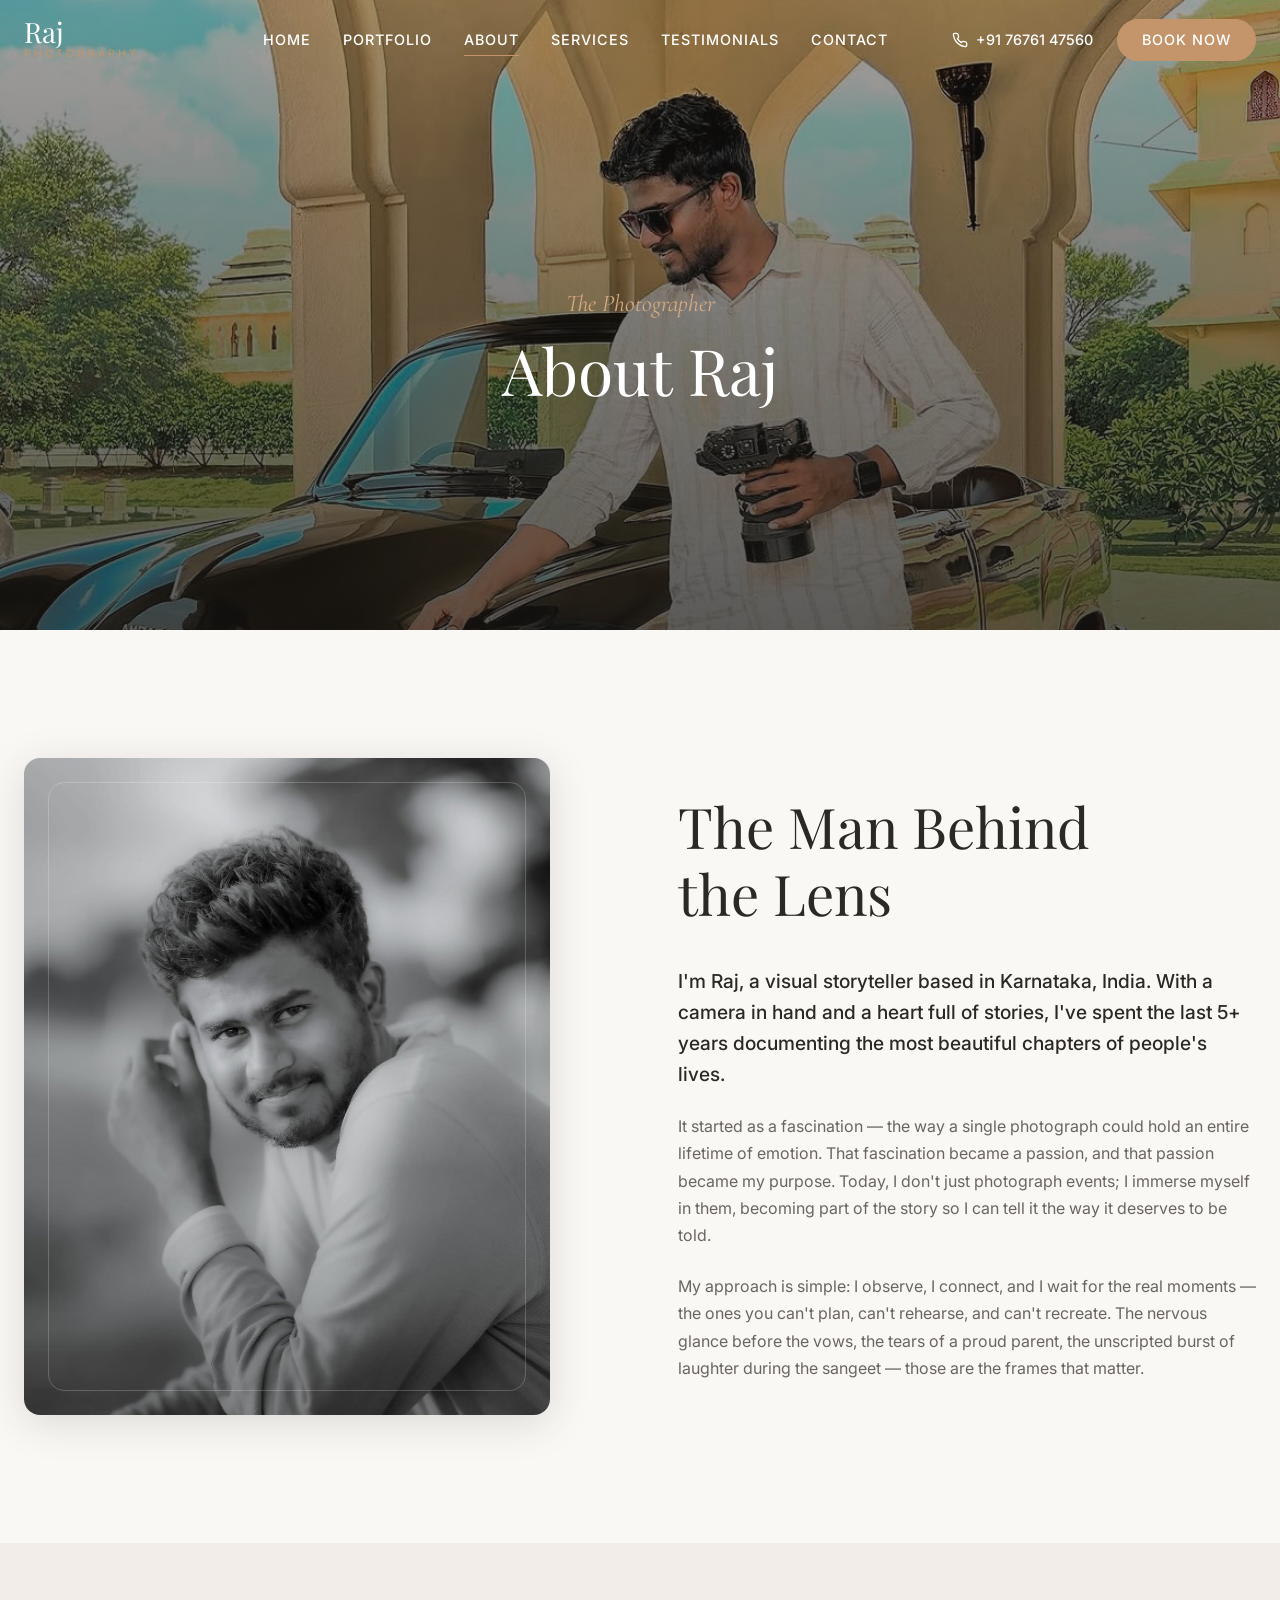
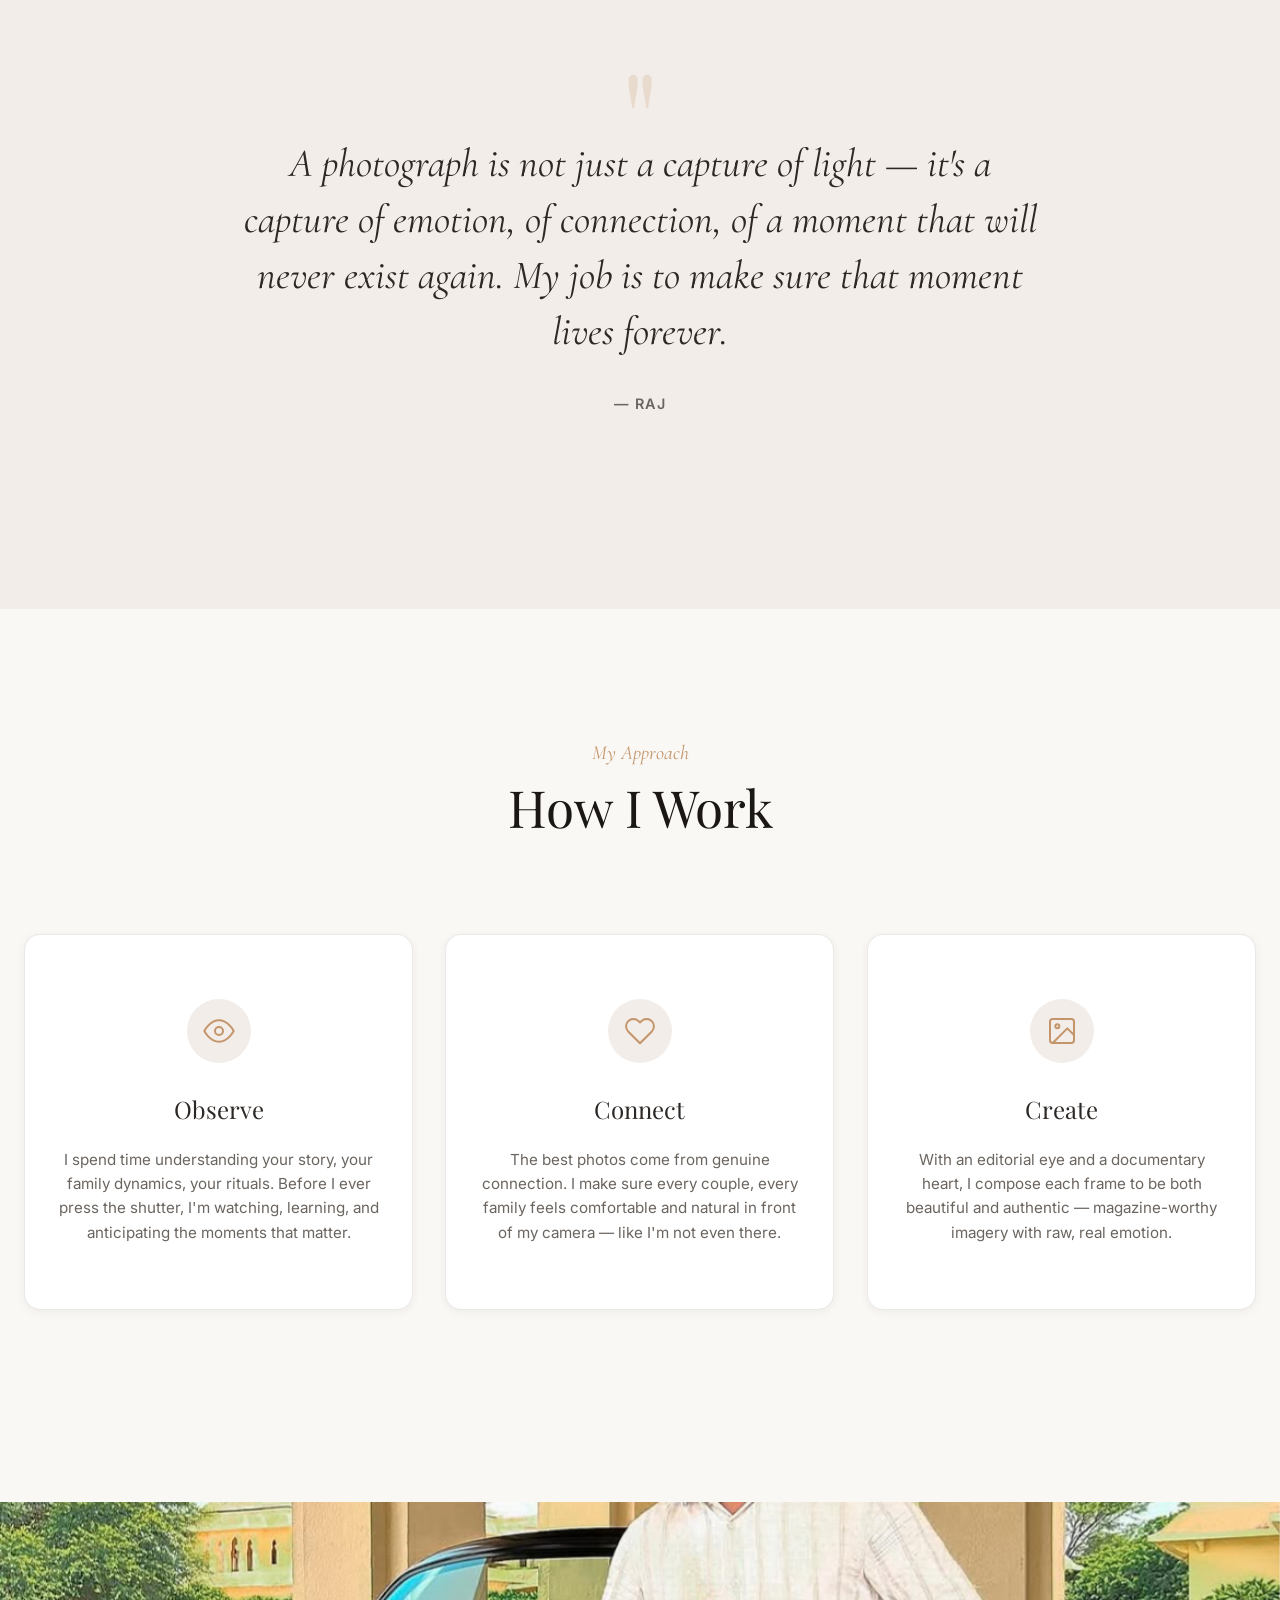
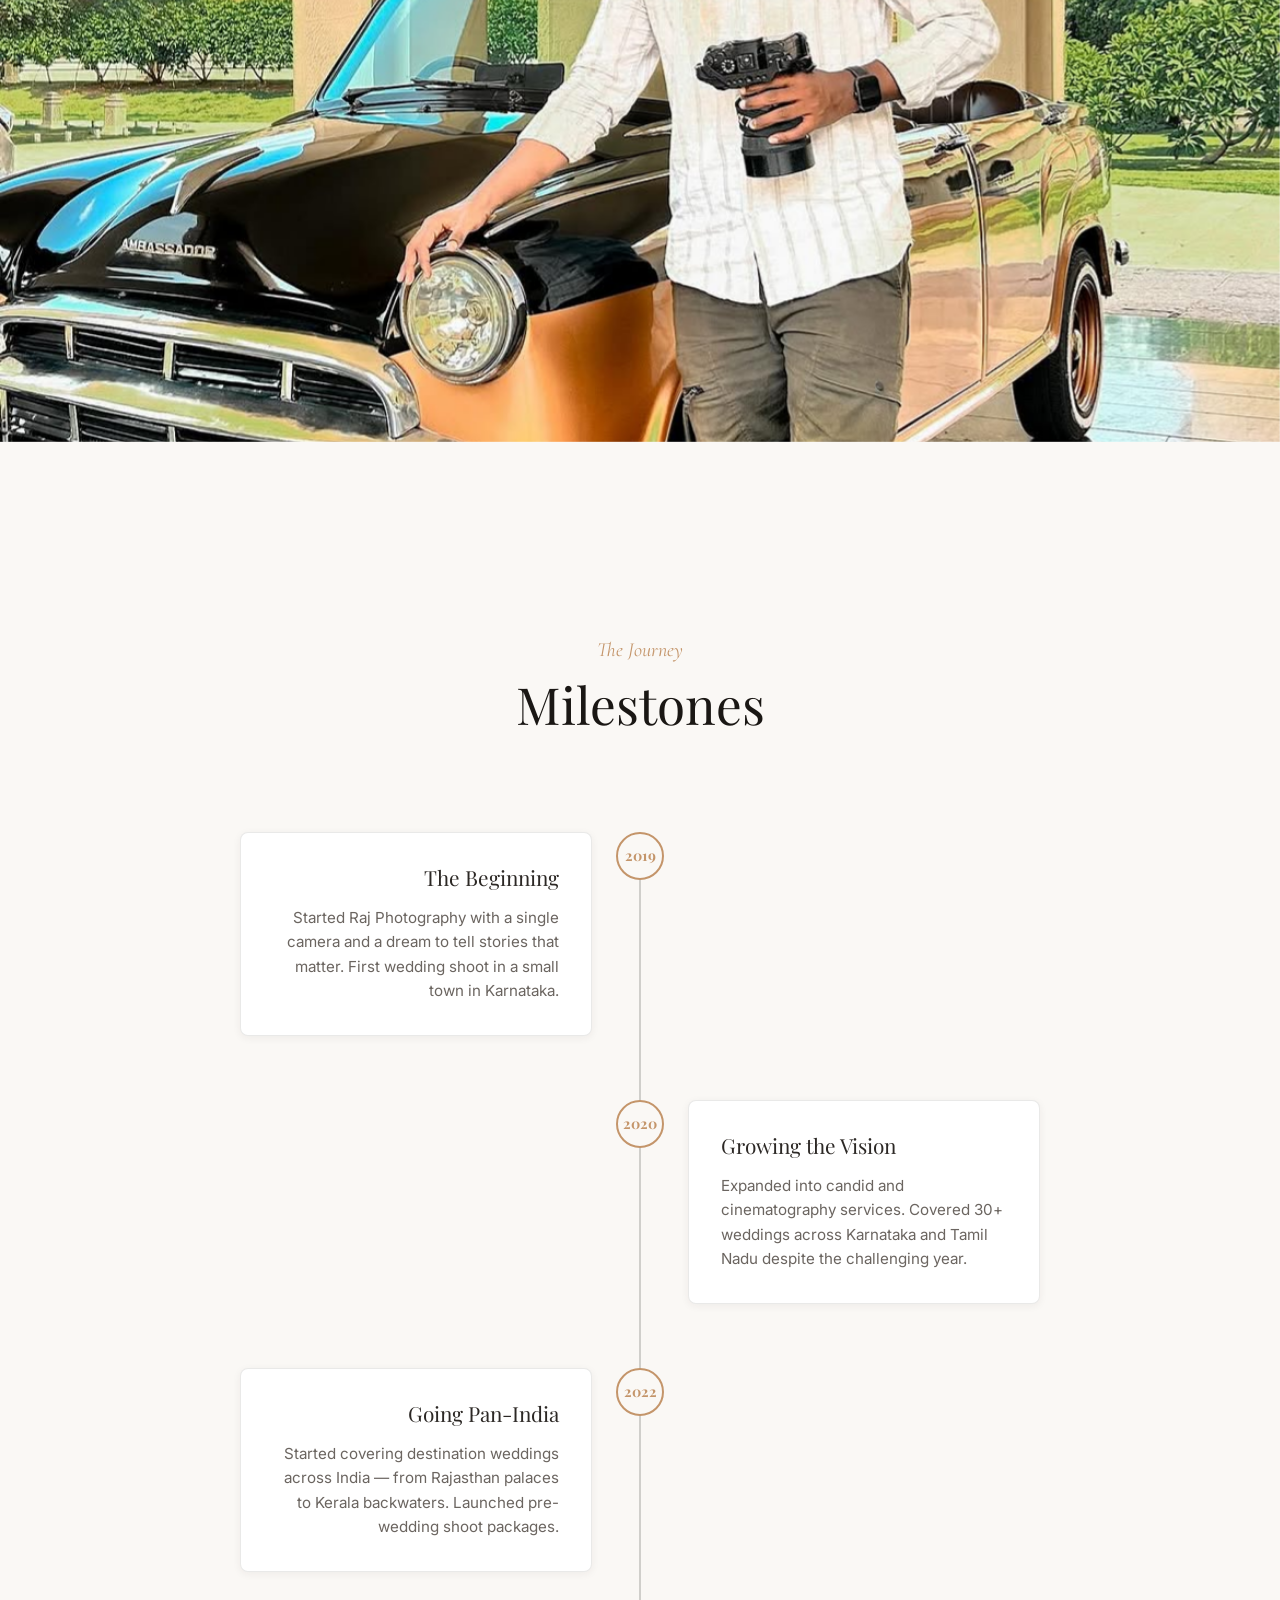
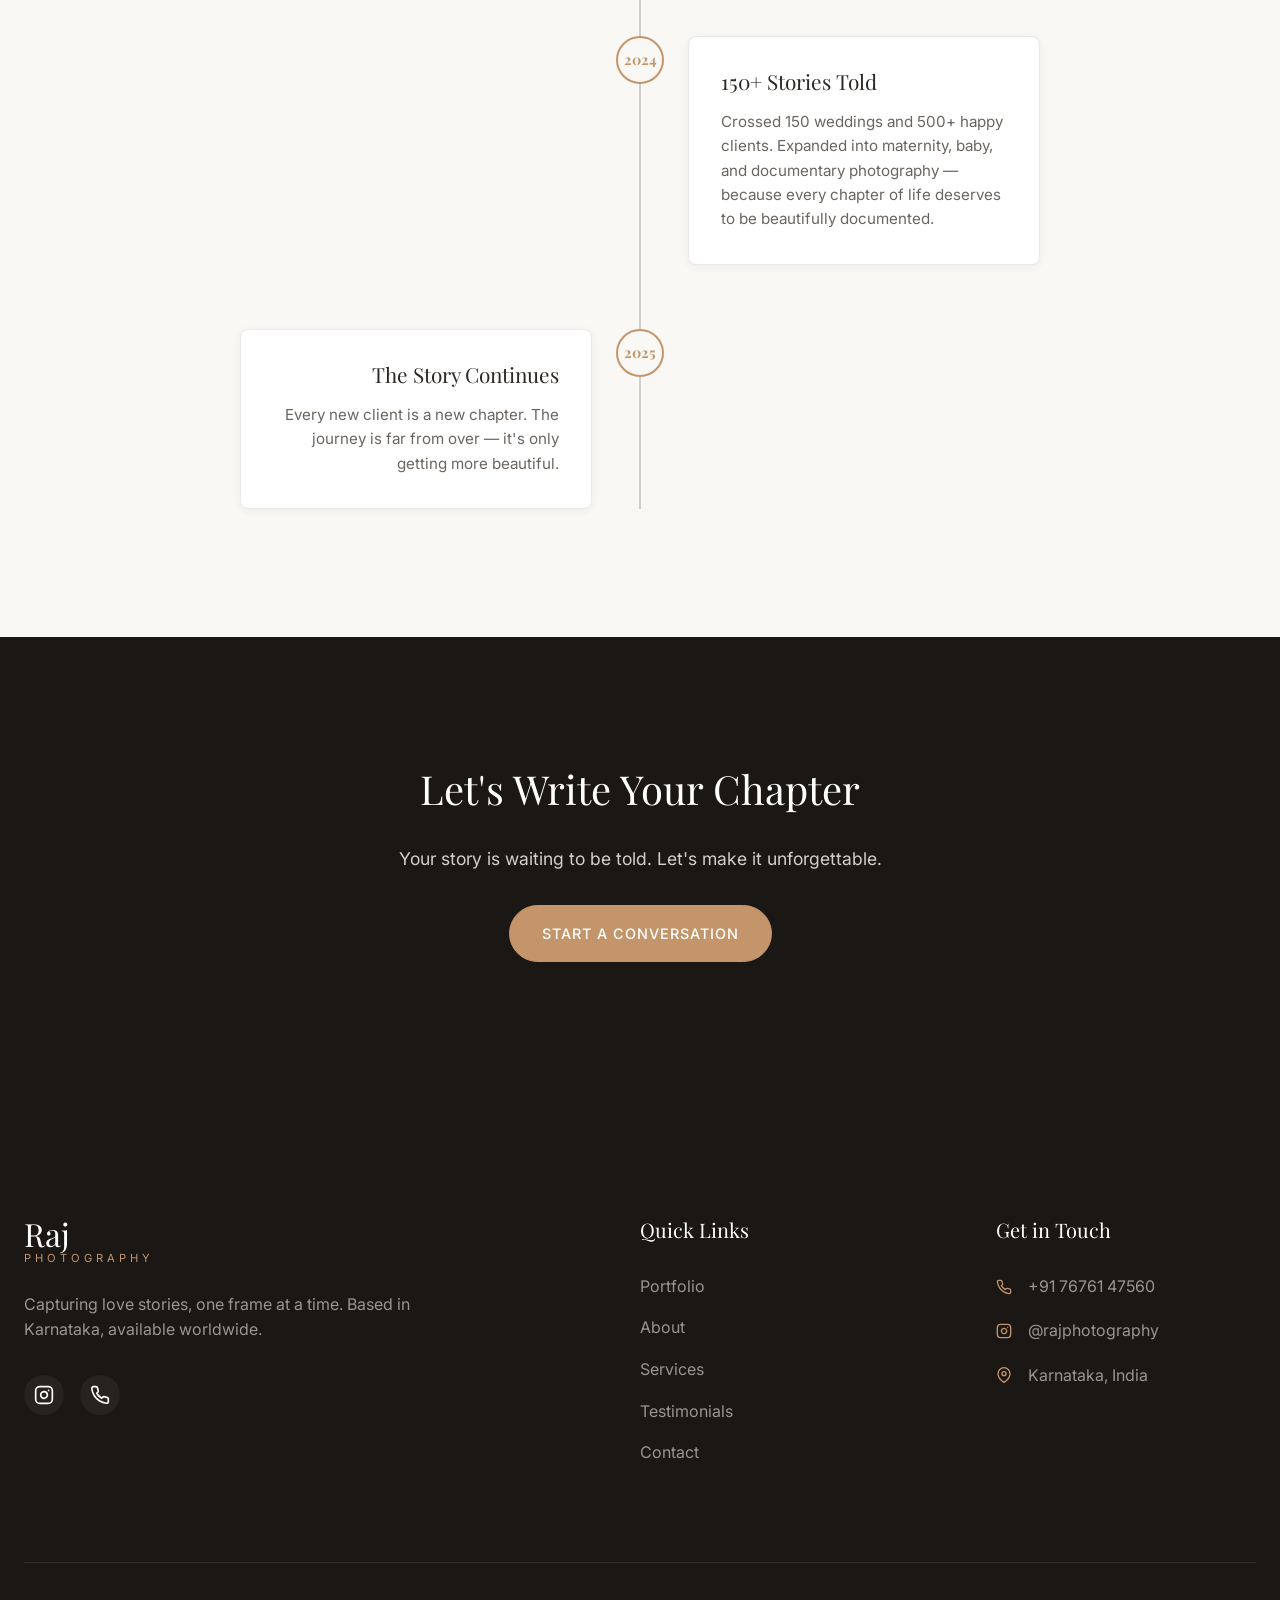
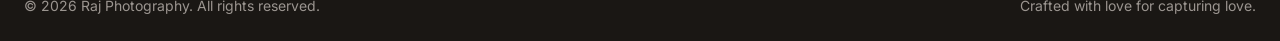
==== commit bdda61a9: "size of the forms and cmts section is too small" ====
--- a/about.html
+++ b/about.html
@@ -52,7 +52,7 @@
         <!-- ========== PAGE HERO ========== -->
         <section class="page-hero page-hero--about" id="page-hero">
             <div class="page-hero__bg">
-                <img src="assets/images/services/candid-cinematography/07.jpg" alt="Behind the scenes — Raj Photography" loading="eager">
+                <img src="assets/images/about/02.jpg" alt="Raj — photographer with camera at a heritage location" loading="eager" style="object-position: center 25%;">
             </div>
             <div class="page-hero__overlay"></div>
             <div class="page-hero__content container">
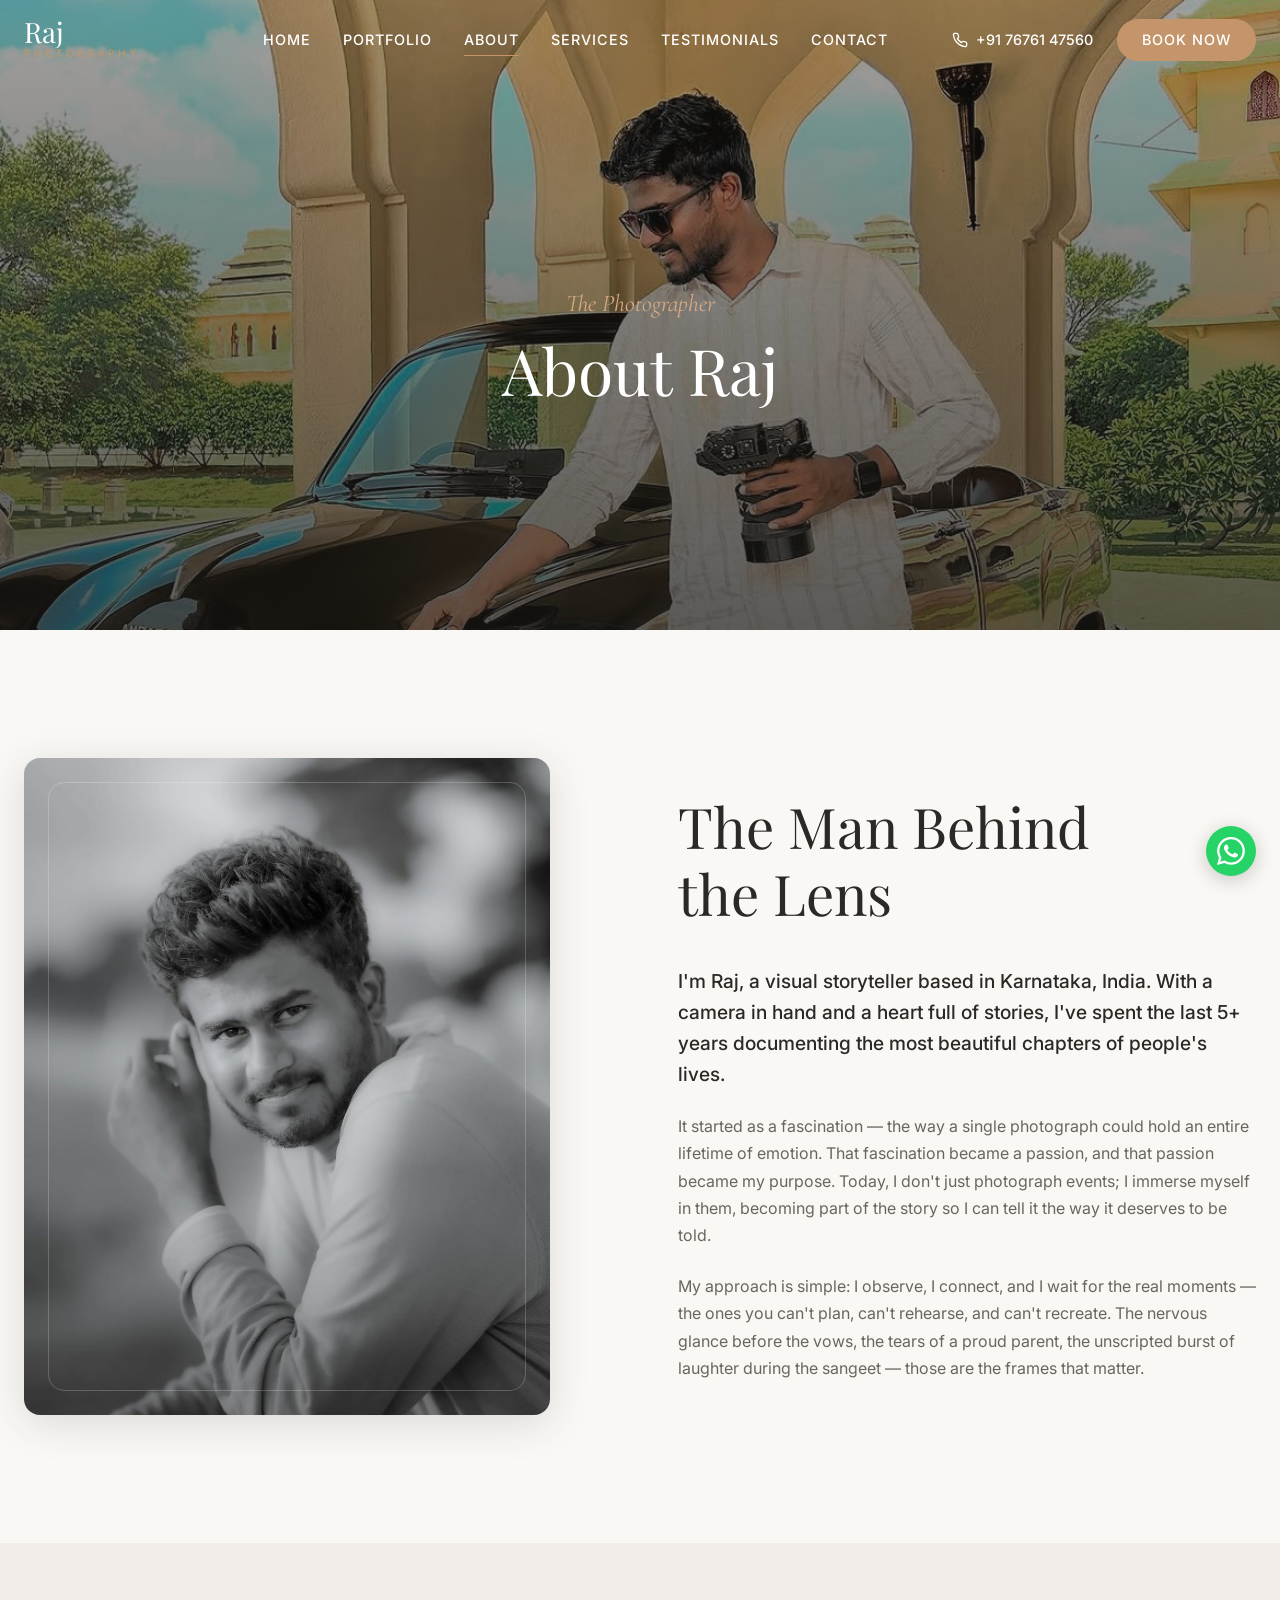
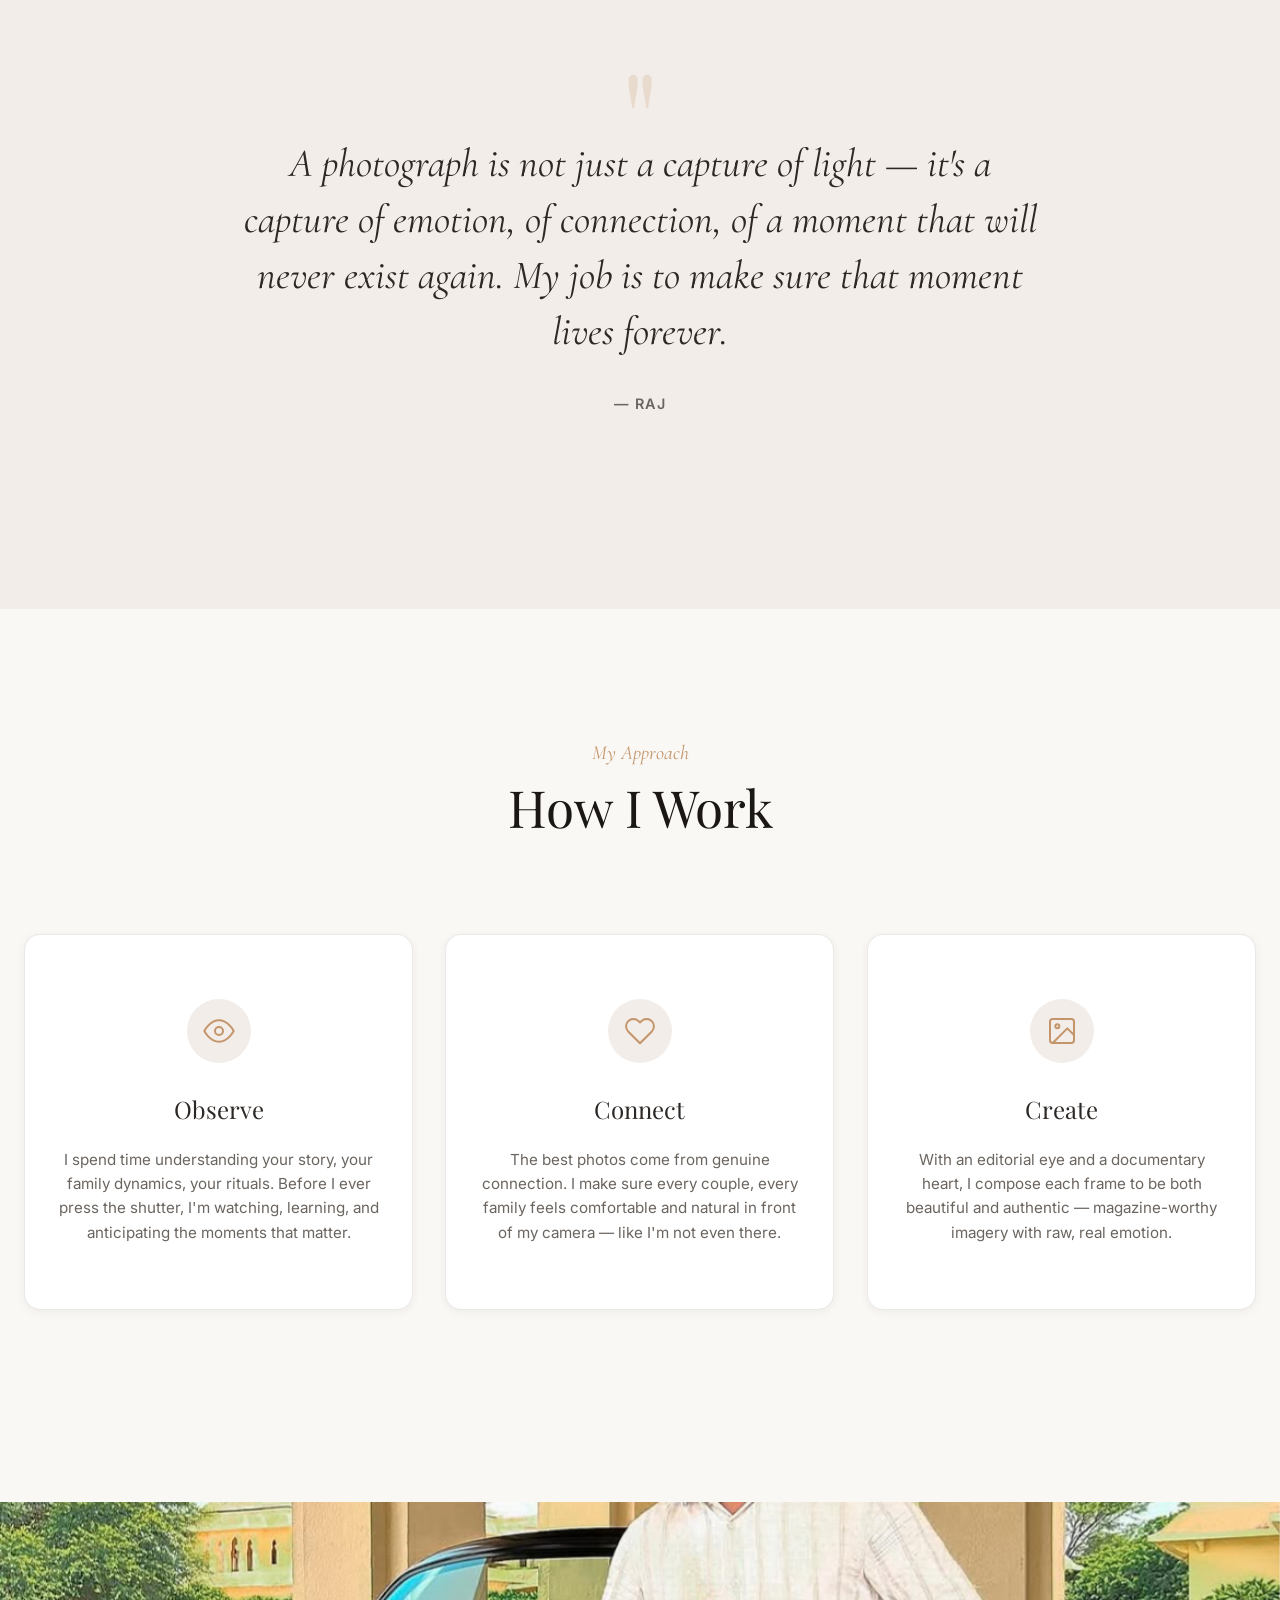
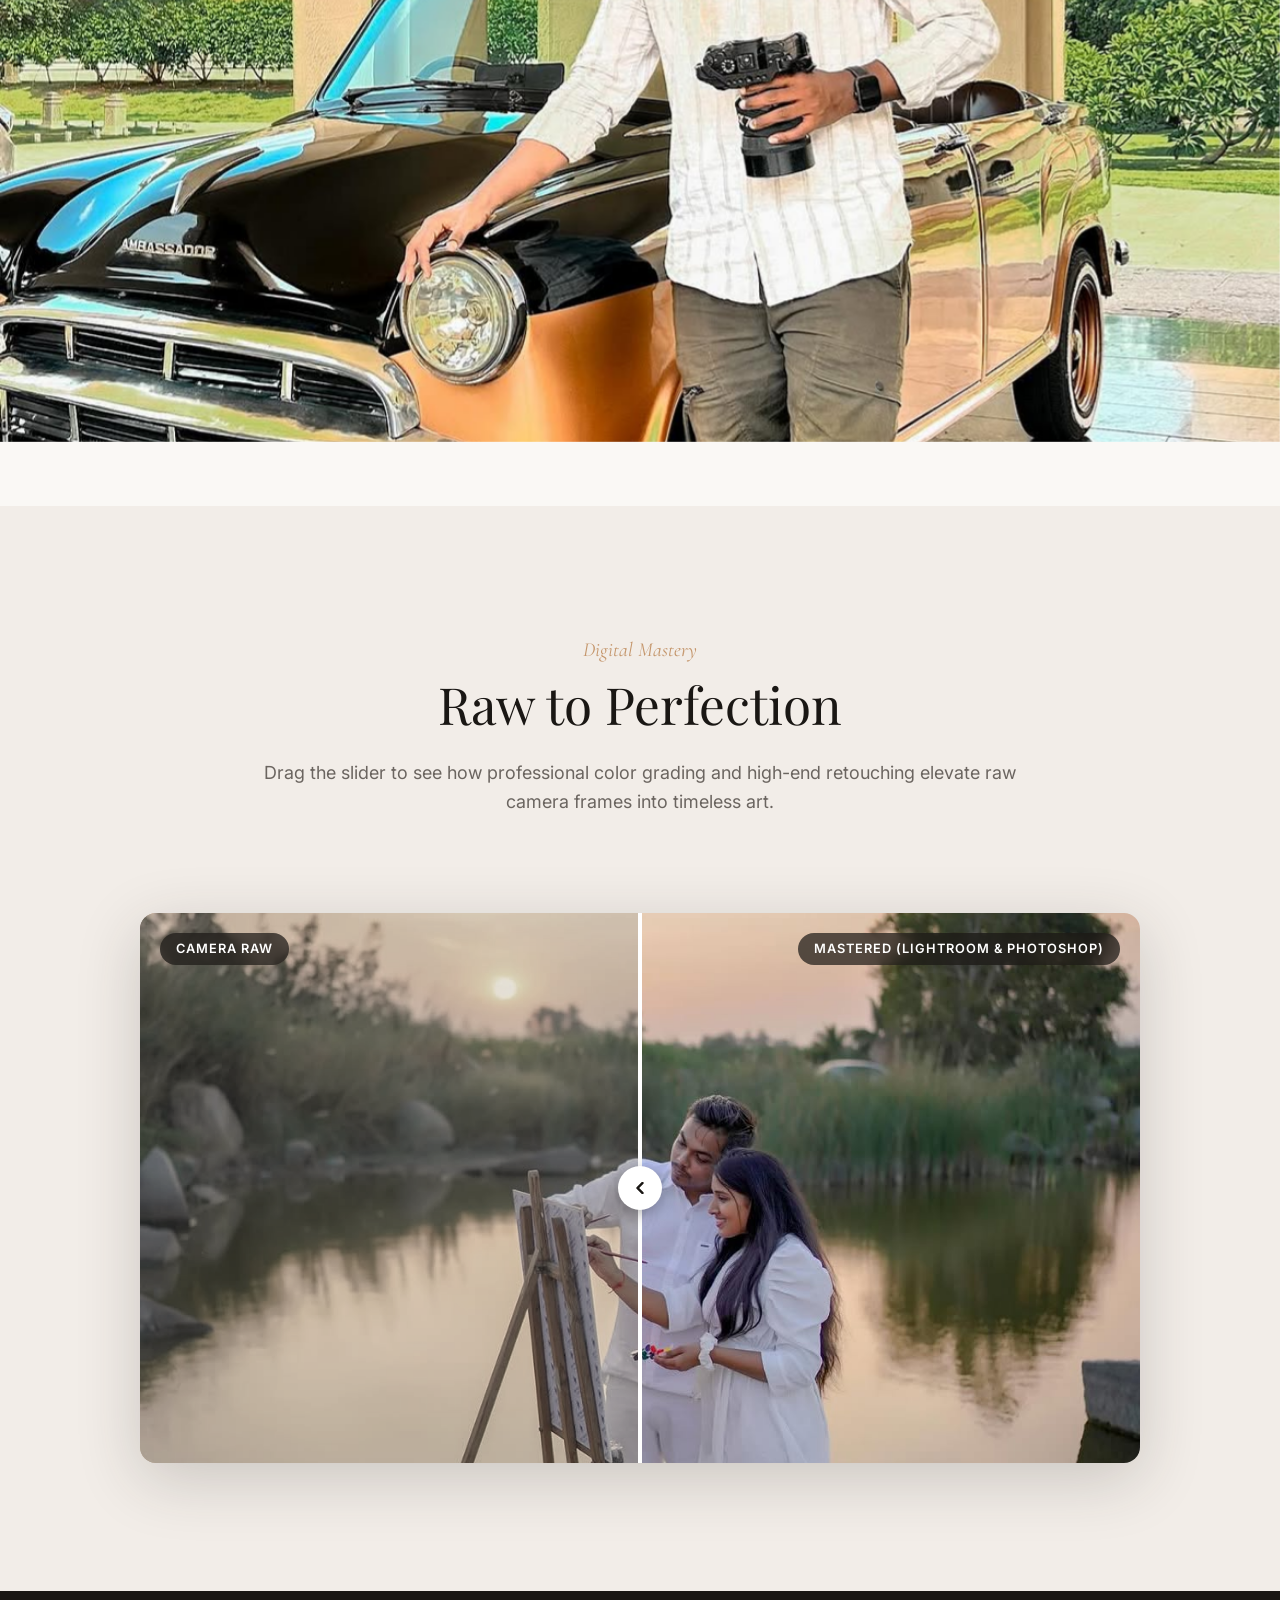
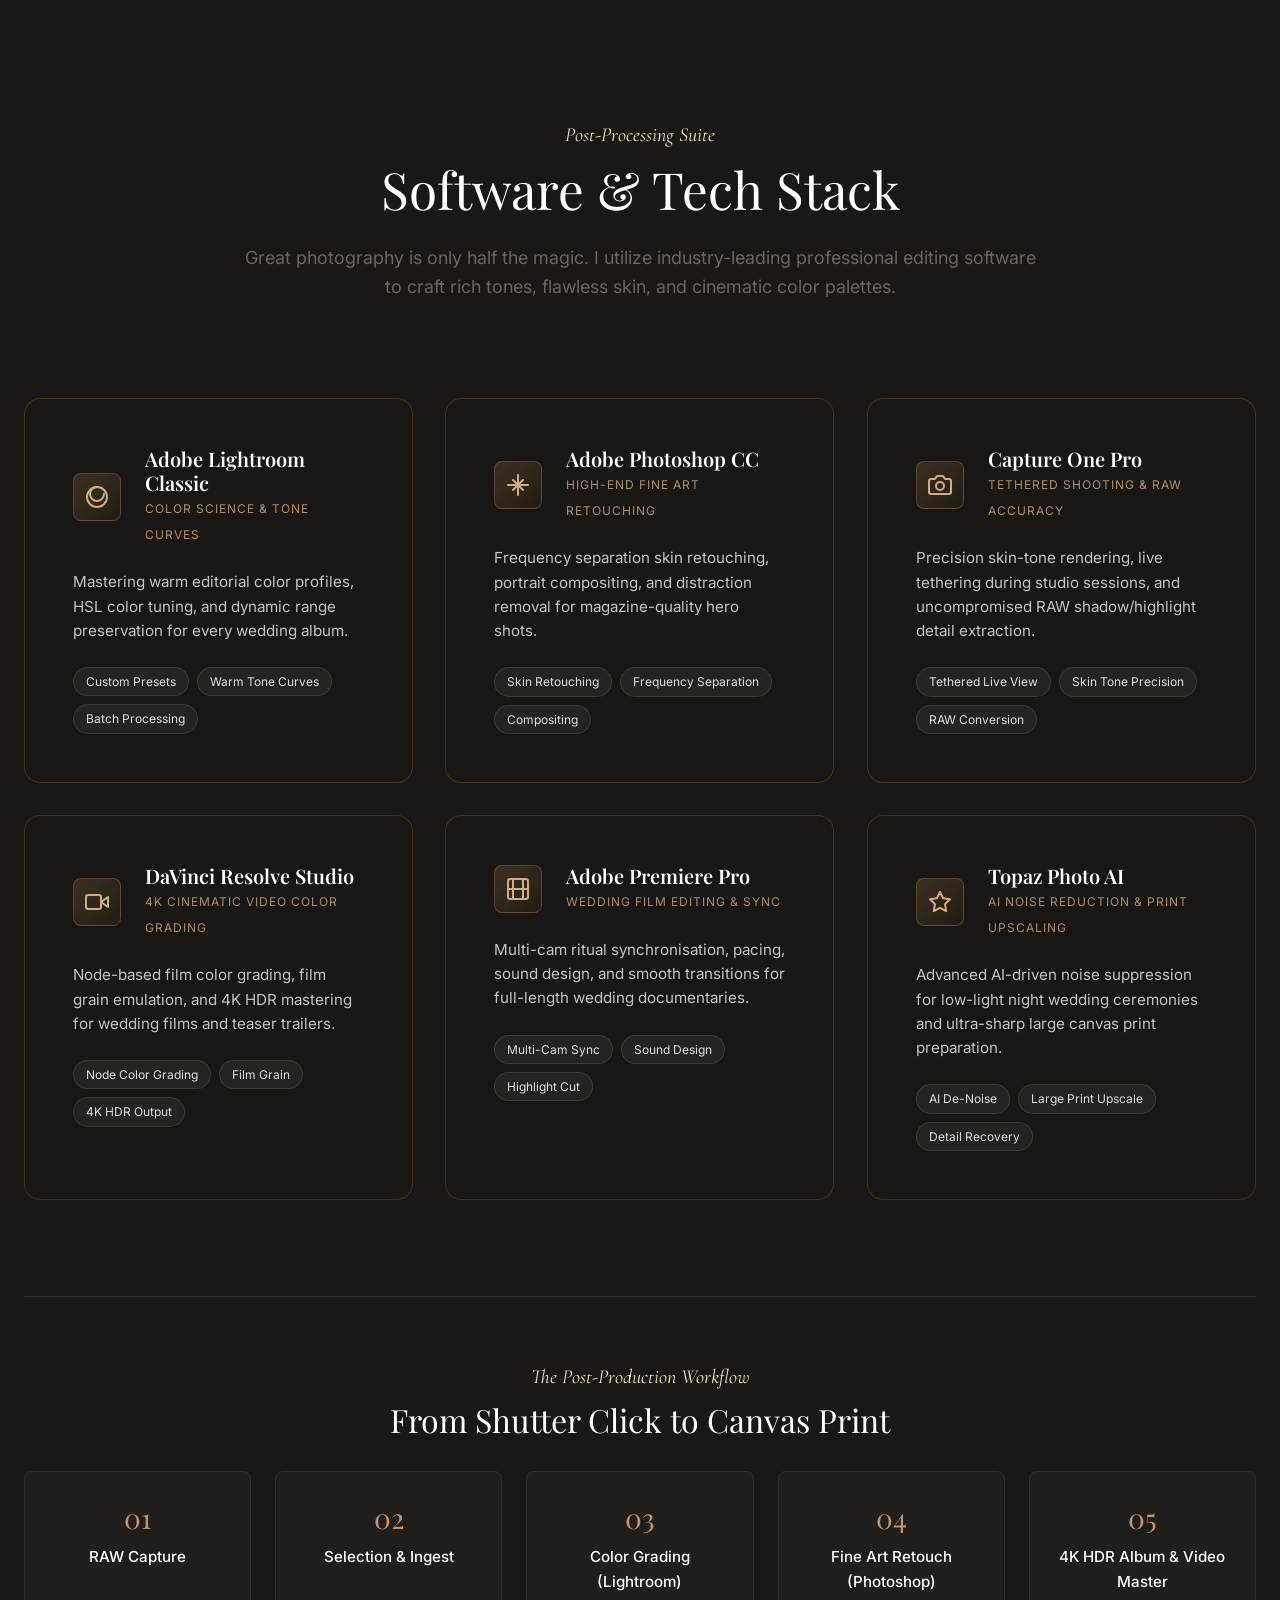
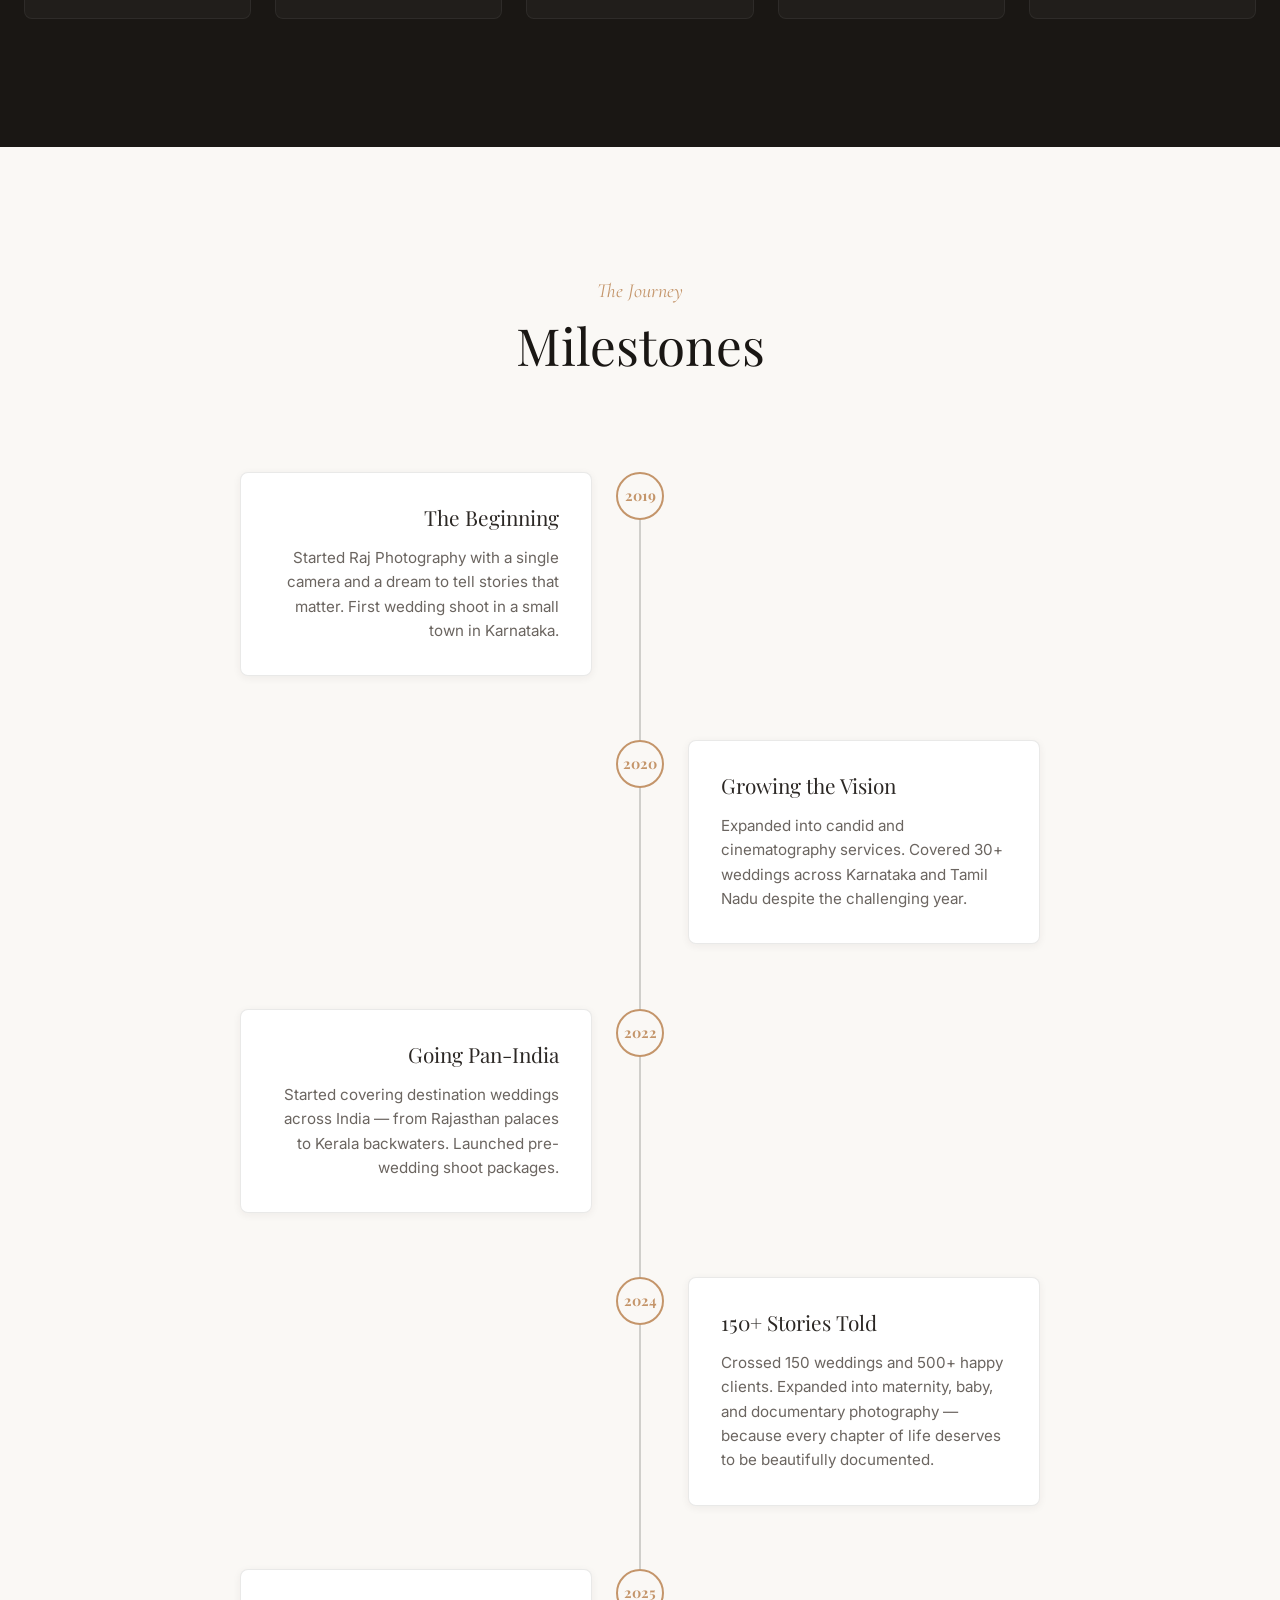
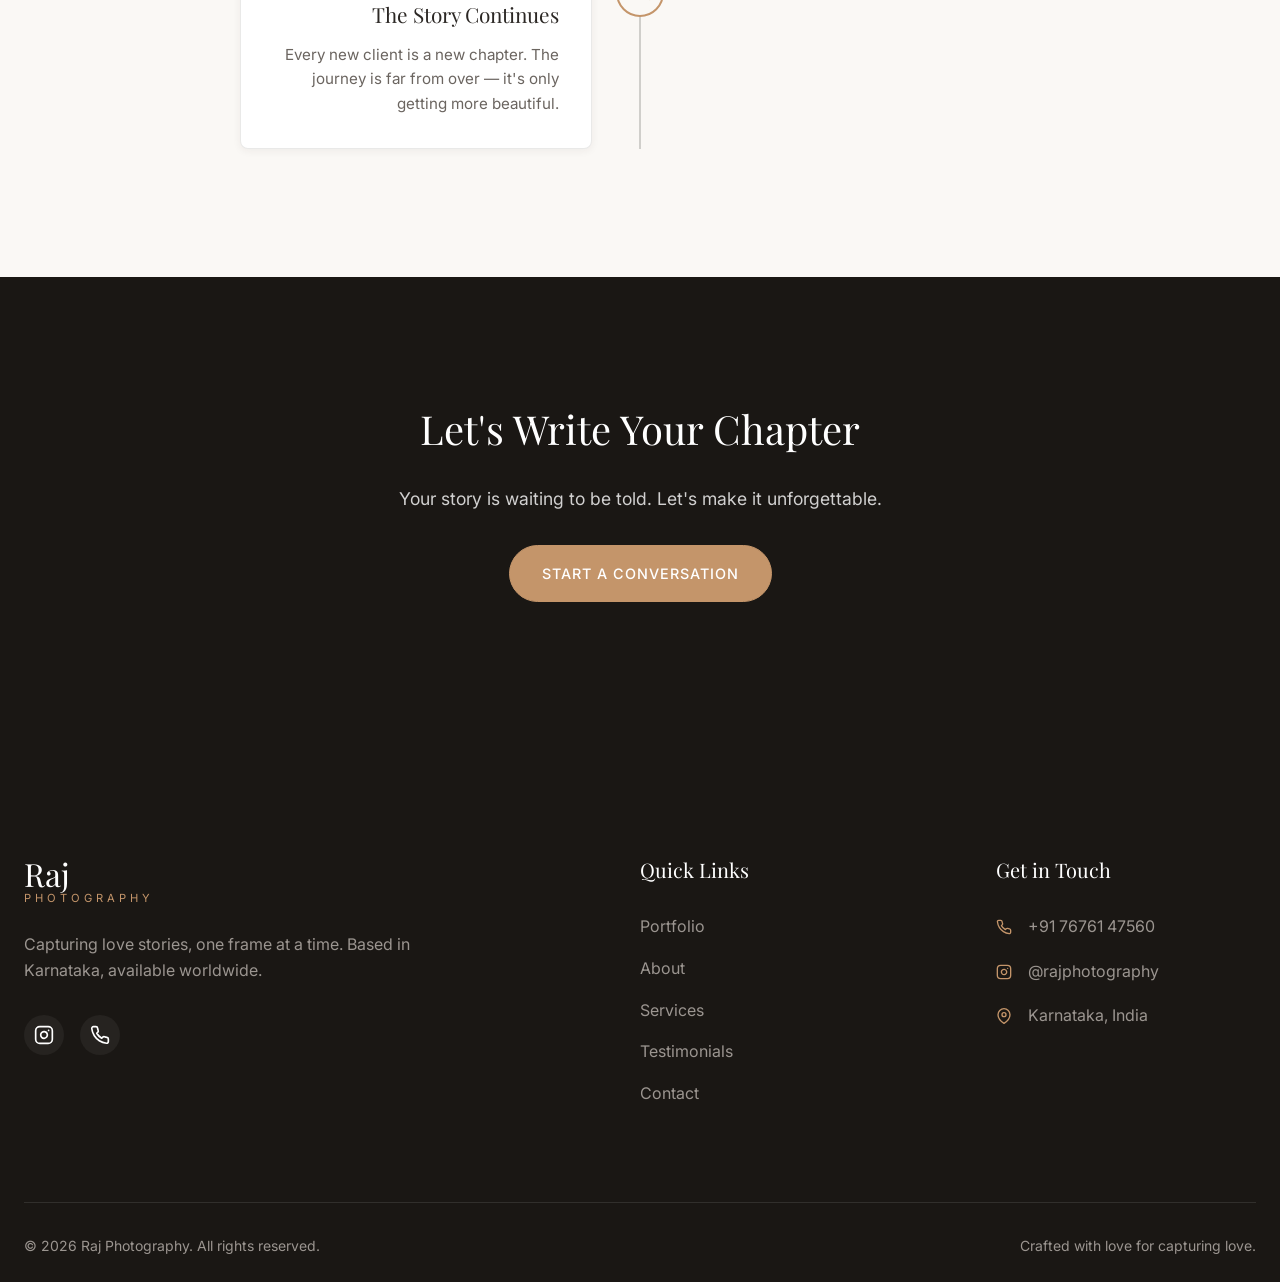
==== commit fc41296b: "photographer tech stack added" ====
--- a/about.html
+++ b/about.html
@@ -131,6 +131,181 @@
             </div>
         </section>
 
+        <!-- ========== BEFORE / AFTER RETOUCHING DEMO ========== -->
+        <section class="before-after-section section-padding" id="color-grading">
+            <div class="container">
+                <div class="section-header reveal" data-reveal="fade-up">
+                    <p class="section-subtitle">Digital Mastery</p>
+                    <h2>Raw to Perfection</h2>
+                    <p class="section-desc">Drag the slider to see how professional color grading and high-end retouching elevate raw camera frames into timeless art.</p>
+                </div>
+                <div class="ba-slider reveal" data-reveal="zoom-in">
+                    <div class="ba-image ba-after">
+                        <img src="assets/images/services/candid-cinematography/01.jpg" alt="Final Color Graded Photo by Raj Photography">
+                        <span class="ba-label ba-label--after">Mastered (Lightroom & Photoshop)</span>
+                    </div>
+                    <div class="ba-image ba-before">
+                        <img src="assets/images/services/candid-cinematography/01.jpg" alt="Raw Unedited Photo" style="filter: saturate(0.6) contrast(0.85) brightness(0.95) sepia(0.15);">
+                        <span class="ba-label ba-label--before">Camera RAW</span>
+                    </div>
+                    <div class="ba-handle">
+                        <div class="ba-handle-circle">
+                            <svg width="20" height="20" viewBox="0 0 24 24" fill="none" stroke="currentColor" stroke-width="2.5" stroke-linecap="round" stroke-linejoin="round"><polyline points="15 18 9 12 15 6"></polyline><polyline points="9 18 15 12 9 6" transform="rotate(180 12 12)"></polyline></svg>
+                        </div>
+                    </div>
+                </div>
+            </div>
+        </section>
+
+        <!-- ========== SOFTWARE & DIGITAL WORKFLOW STACK ========== -->
+        <section class="software-stack section-padding" id="software-stack">
+            <div class="container">
+                <div class="section-header reveal" data-reveal="fade-up">
+                    <p class="section-subtitle">Post-Processing Suite</p>
+                    <h2>Software & Tech Stack</h2>
+                    <p class="section-desc">Great photography is only half the magic. I utilize industry-leading professional editing software to craft rich tones, flawless skin, and cinematic color palettes.</p>
+                </div>
+                <div class="software-grid">
+                    <div class="software-card reveal" data-reveal="fade-up">
+                        <div class="software-card__header">
+                            <div class="software-card__icon">
+                                <svg width="24" height="24" viewBox="0 0 24 24" fill="none" stroke="currentColor" stroke-width="2" stroke-linecap="round" stroke-linejoin="round"><circle cx="12" cy="12" r="10"></circle><path d="M12 2a7 7 0 1 0 7 7"></path></svg>
+                            </div>
+                            <div>
+                                <h3 class="software-card__title">Adobe Lightroom Classic</h3>
+                                <span class="software-card__tag">Color Science & Tone Curves</span>
+                            </div>
+                        </div>
+                        <p class="software-card__desc">Mastering warm editorial color profiles, HSL color tuning, and dynamic range preservation for every wedding album.</p>
+                        <div class="software-card__features">
+                            <span class="software-badge">Custom Presets</span>
+                            <span class="software-badge">Warm Tone Curves</span>
+                            <span class="software-badge">Batch Processing</span>
+                        </div>
+                    </div>
+
+                    <div class="software-card reveal" data-reveal="fade-up" data-delay="100">
+                        <div class="software-card__header">
+                            <div class="software-card__icon">
+                                <svg width="24" height="24" viewBox="0 0 24 24" fill="none" stroke="currentColor" stroke-width="2" stroke-linecap="round" stroke-linejoin="round"><path d="M12 2v20M2 12h20M7 7l10 10M7 17L17 7"></path></svg>
+                            </div>
+                            <div>
+                                <h3 class="software-card__title">Adobe Photoshop CC</h3>
+                                <span class="software-card__tag">High-End Fine Art Retouching</span>
+                            </div>
+                        </div>
+                        <p class="software-card__desc">Frequency separation skin retouching, portrait compositing, and distraction removal for magazine-quality hero shots.</p>
+                        <div class="software-card__features">
+                            <span class="software-badge">Skin Retouching</span>
+                            <span class="software-badge">Frequency Separation</span>
+                            <span class="software-badge">Compositing</span>
+                        </div>
+                    </div>
+
+                    <div class="software-card reveal" data-reveal="fade-up" data-delay="200">
+                        <div class="software-card__header">
+                            <div class="software-card__icon">
+                                <svg width="24" height="24" viewBox="0 0 24 24" fill="none" stroke="currentColor" stroke-width="2" stroke-linecap="round" stroke-linejoin="round"><path d="M23 19a2 2 0 0 1-2 2H3a2 2 0 0 1-2-2V8a2 2 0 0 1 2-2h4l2-3h6l2 3h4a2 2 0 0 1 2 2z"></path><circle cx="12" cy="13" r="4"></circle></svg>
+                            </div>
+                            <div>
+                                <h3 class="software-card__title">Capture One Pro</h3>
+                                <span class="software-card__tag">Tethered Shooting & RAW Accuracy</span>
+                            </div>
+                        </div>
+                        <p class="software-card__desc">Precision skin-tone rendering, live tethering during studio sessions, and uncompromised RAW shadow/highlight detail extraction.</p>
+                        <div class="software-card__features">
+                            <span class="software-badge">Tethered Live View</span>
+                            <span class="software-badge">Skin Tone Precision</span>
+                            <span class="software-badge">RAW Conversion</span>
+                        </div>
+                    </div>
+
+                    <div class="software-card reveal" data-reveal="fade-up" data-delay="100">
+                        <div class="software-card__header">
+                            <div class="software-card__icon">
+                                <svg width="24" height="24" viewBox="0 0 24 24" fill="none" stroke="currentColor" stroke-width="2" stroke-linecap="round" stroke-linejoin="round"><polygon points="23 7 16 12 23 17 23 7"></polygon><rect x="1" y="5" width="15" height="14" rx="2" ry="2"></rect></svg>
+                            </div>
+                            <div>
+                                <h3 class="software-card__title">DaVinci Resolve Studio</h3>
+                                <span class="software-card__tag">4K Cinematic Video Color Grading</span>
+                            </div>
+                        </div>
+                        <p class="software-card__desc">Node-based film color grading, film grain emulation, and 4K HDR mastering for wedding films and teaser trailers.</p>
+                        <div class="software-card__features">
+                            <span class="software-badge">Node Color Grading</span>
+                            <span class="software-badge">Film Grain</span>
+                            <span class="software-badge">4K HDR Output</span>
+                        </div>
+                    </div>
+
+                    <div class="software-card reveal" data-reveal="fade-up" data-delay="200">
+                        <div class="software-card__header">
+                            <div class="software-card__icon">
+                                <svg width="24" height="24" viewBox="0 0 24 24" fill="none" stroke="currentColor" stroke-width="2" stroke-linecap="round" stroke-linejoin="round"><rect x="2" y="2" width="20" height="20" rx="2.18" ry="2.18"></rect><line x1="7" y1="2" x2="7" y2="22"></line><line x1="17" y1="2" x2="17" y2="22"></line><line x1="2" y1="12" x2="22" y2="12"></line></svg>
+                            </div>
+                            <div>
+                                <h3 class="software-card__title">Adobe Premiere Pro</h3>
+                                <span class="software-card__tag">Wedding Film Editing & Sync</span>
+                            </div>
+                        </div>
+                        <p class="software-card__desc">Multi-cam ritual synchronisation, pacing, sound design, and smooth transitions for full-length wedding documentaries.</p>
+                        <div class="software-card__features">
+                            <span class="software-badge">Multi-Cam Sync</span>
+                            <span class="software-badge">Sound Design</span>
+                            <span class="software-badge">Highlight Cut</span>
+                        </div>
+                    </div>
+
+                    <div class="software-card reveal" data-reveal="fade-up" data-delay="300">
+                        <div class="software-card__header">
+                            <div class="software-card__icon">
+                                <svg width="24" height="24" viewBox="0 0 24 24" fill="none" stroke="currentColor" stroke-width="2" stroke-linecap="round" stroke-linejoin="round"><polygon points="12 2 15.09 8.26 22 9.27 17 14.14 18.18 21.02 12 17.77 5.82 21.02 7 14.14 2 9.27 8.91 8.26 12 2"></polygon></svg>
+                            </div>
+                            <div>
+                                <h3 class="software-card__title">Topaz Photo AI</h3>
+                                <span class="software-card__tag">AI Noise Reduction & Print Upscaling</span>
+                            </div>
+                        </div>
+                        <p class="software-card__desc">Advanced AI-driven noise suppression for low-light night wedding ceremonies and ultra-sharp large canvas print preparation.</p>
+                        <div class="software-card__features">
+                            <span class="software-badge">AI De-Noise</span>
+                            <span class="software-badge">Large Print Upscale</span>
+                            <span class="software-badge">Detail Recovery</span>
+                        </div>
+                    </div>
+                </div>
+
+                <div class="workflow-pipeline reveal" data-reveal="fade-up">
+                    <div class="section-header" style="margin-bottom: var(--space-md);">
+                        <p class="section-subtitle">The Post-Production Workflow</p>
+                        <h3 style="color: var(--color-white);">From Shutter Click to Canvas Print</h3>
+                    </div>
+                    <div class="workflow-grid">
+                        <div class="workflow-step">
+                            <div class="workflow-num">01</div>
+                            <div class="workflow-title">RAW Capture</div>
+                        </div>
+                        <div class="workflow-step">
+                            <div class="workflow-num">02</div>
+                            <div class="workflow-title">Selection & Ingest</div>
+                        </div>
+                        <div class="workflow-step">
+                            <div class="workflow-num">03</div>
+                            <div class="workflow-title">Color Grading (Lightroom)</div>
+                        </div>
+                        <div class="workflow-step">
+                            <div class="workflow-num">04</div>
+                            <div class="workflow-title">Fine Art Retouch (Photoshop)</div>
+                        </div>
+                        <div class="workflow-step">
+                            <div class="workflow-num">05</div>
+                            <div class="workflow-title">4K HDR Album & Video Master</div>
+                        </div>
+                    </div>
+                </div>
+            </div>
+        </section>
+
         <!-- ========== JOURNEY ========== -->
         <section class="about-journey section-padding" id="journey">
             <div class="container">
--- a/css/variables.css
+++ b/css/variables.css
@@ -43,15 +43,31 @@
     --radius-sm: 4px;
     --radius-md: 8px;
     --radius-lg: 16px;
+    --radius-xl: 24px;
     --radius-full: 9999px;
 
     /* Layout */
     --max-width: 1400px;
     --nav-height: 80px;
 
+    /* Gold & Metallic Accents */
+    --color-gold: #D4AF37;
+    --color-gold-light: #F4E8C1;
+    --color-gold-dark: #AA820A;
+    --color-gold-glow: rgba(212, 175, 55, 0.25);
+
+    /* Glassmorphism */
+    --glass-bg: rgba(255, 255, 255, 0.7);
+    --glass-bg-dark: rgba(26, 23, 20, 0.75);
+    --glass-border: rgba(255, 255, 255, 0.3);
+    --glass-border-dark: rgba(212, 175, 55, 0.2);
+    --glass-shadow: 0 8px 32px 0 rgba(31, 38, 135, 0.07);
+    --glass-backdrop: blur(12px) saturate(180%);
+
     /* Shadows (warm-toned) */
     --shadow-sm: 0 2px 8px rgba(44, 40, 37, 0.06);
     --shadow-md: 0 4px 20px rgba(44, 40, 37, 0.1);
     --shadow-lg: 0 8px 40px rgba(44, 40, 37, 0.15);
     --shadow-xl: 0 16px 64px rgba(44, 40, 37, 0.2);
+    --shadow-glow: 0 0 25px rgba(196, 149, 106, 0.35);
 }
--- a/css/global.css
+++ b/css/global.css
@@ -285,6 +285,13 @@
     color: var(--color-white);
 }
 
+@media (max-width: 768px) {
+    .page-hero {
+        height: 55vh;
+        min-height: 380px;
+    }
+}
+
 .page-hero__bg {
     position: absolute;
     inset: 0;
@@ -295,6 +302,7 @@
     width: 100%;
     height: 100%;
     object-fit: cover;
+    object-position: center 30%;
 }
 
 .page-hero__overlay {
@@ -363,3 +371,281 @@
 .reveal[data-delay="300"] { transition-delay: 300ms; }
 .reveal[data-delay="400"] { transition-delay: 400ms; }
 .reveal[data-delay="500"] { transition-delay: 500ms; }
+
+/* ===== FLOATING WHATSAPP & BACK TO TOP BUTTONS ===== */
+.floating-actions {
+    position: fixed;
+    bottom: 24px;
+    right: 24px;
+    display: flex;
+    flex-direction: column;
+    gap: 12px;
+    z-index: 1000;
+}
+
+.float-btn {
+    width: 50px;
+    height: 50px;
+    border-radius: 50%;
+    display: flex;
+    align-items: center;
+    justify-content: center;
+    color: var(--color-white);
+    box-shadow: 0 4px 20px rgba(0, 0, 0, 0.2);
+    transition: transform var(--transition-base), box-shadow var(--transition-base);
+    text-decoration: none;
+}
+
+.float-btn:hover {
+    transform: translateY(-4px) scale(1.05);
+    box-shadow: 0 8px 25px rgba(0, 0, 0, 0.3);
+}
+
+.float-whatsapp {
+    background: #25D366;
+    animation: floatPulse 2.5s infinite ease-in-out;
+}
+
+@keyframes floatPulse {
+    0%, 100% { box-shadow: 0 0 0 0 rgba(37, 211, 102, 0.5); }
+    50% { box-shadow: 0 0 0 14px rgba(37, 211, 102, 0); }
+}
+
+/* ===== SOFTWARE & TECH STACK SECTION ===== */
+.software-stack {
+    background-color: var(--color-dark);
+    color: var(--color-white);
+    position: relative;
+    overflow: hidden;
+}
+
+.software-stack::before {
+    content: '';
+    position: absolute;
+    top: -50%;
+    right: -20%;
+    width: 600px;
+    height: 600px;
+    background: radial-gradient(circle, rgba(196, 149, 106, 0.15) 0%, rgba(26, 23, 20, 0) 70%);
+    pointer-events: none;
+}
+
+.software-stack .section-subtitle {
+    color: var(--color-gold-light);
+}
+
+.software-stack h2 {
+    color: var(--color-white);
+}
+
+.software-grid {
+    display: grid;
+    grid-template-columns: repeat(auto-fit, minmax(300px, 1fr));
+    gap: var(--space-lg);
+    margin-top: var(--space-2xl);
+}
+
+.software-card {
+    background: var(--glass-bg-dark);
+    border: 1px solid var(--glass-border-dark);
+    backdrop-filter: var(--glass-backdrop);
+    -webkit-backdrop-filter: var(--glass-backdrop);
+    padding: var(--space-xl);
+    border-radius: var(--radius-lg);
+    transition: transform var(--transition-smooth), border-color var(--transition-base), box-shadow var(--transition-base);
+    position: relative;
+    overflow: hidden;
+}
+
+.software-card:hover {
+    transform: translateY(-8px);
+    border-color: var(--color-accent);
+    box-shadow: 0 12px 30px rgba(0, 0, 0, 0.4), var(--shadow-glow);
+}
+
+.software-card__header {
+    display: flex;
+    align-items: center;
+    gap: var(--space-md);
+    margin-bottom: var(--space-md);
+}
+
+.software-card__icon {
+    width: 48px;
+    height: 48px;
+    border-radius: var(--radius-md);
+    background: linear-gradient(135deg, rgba(196, 149, 106, 0.2), rgba(212, 175, 55, 0.05));
+    border: 1px solid rgba(196, 149, 106, 0.3);
+    display: flex;
+    align-items: center;
+    justify-content: center;
+    color: var(--color-accent-light);
+    flex-shrink: 0;
+}
+
+.software-card__title {
+    font-size: 1.25rem;
+    font-weight: 600;
+    color: var(--color-white);
+}
+
+.software-card__tag {
+    font-size: 0.75rem;
+    letter-spacing: 1px;
+    text-transform: uppercase;
+    color: var(--color-accent-light);
+    opacity: 0.8;
+}
+
+.software-card__desc {
+    color: rgba(255, 255, 255, 0.75);
+    font-size: 0.95rem;
+    line-height: 1.6;
+    margin-bottom: var(--space-md);
+}
+
+.software-card__features {
+    display: flex;
+    flex-wrap: wrap;
+    gap: var(--space-xs);
+}
+
+.software-badge {
+    font-size: 0.75rem;
+    padding: 4px 12px;
+    border-radius: var(--radius-full);
+    background: rgba(255, 255, 255, 0.06);
+    border: 1px solid rgba(255, 255, 255, 0.1);
+    color: rgba(255, 255, 255, 0.85);
+}
+
+/* WORKFLOW STEPS */
+.workflow-pipeline {
+    margin-top: var(--space-3xl);
+    padding-top: var(--space-2xl);
+    border-top: 1px solid rgba(255, 255, 255, 0.1);
+}
+
+.workflow-grid {
+    display: grid;
+    grid-template-columns: repeat(auto-fit, minmax(200px, 1fr));
+    gap: var(--space-md);
+    margin-top: var(--space-lg);
+}
+
+.workflow-step {
+    background: rgba(255, 255, 255, 0.03);
+    border: 1px solid rgba(255, 255, 255, 0.06);
+    padding: var(--space-md);
+    border-radius: var(--radius-md);
+    text-align: center;
+}
+
+.workflow-num {
+    font-family: var(--font-heading);
+    font-size: 1.75rem;
+    color: var(--color-accent);
+    margin-bottom: var(--space-2xs);
+}
+
+.workflow-title {
+    font-size: 0.95rem;
+    font-weight: 500;
+    color: var(--color-white);
+}
+
+/* ===== BEFORE / AFTER COMPARISON SLIDER ===== */
+.before-after-section {
+    background-color: var(--color-bg-alt);
+}
+
+.ba-slider {
+    position: relative;
+    max-width: 1000px;
+    height: 550px;
+    margin: 0 auto;
+    border-radius: var(--radius-lg);
+    overflow: hidden;
+    box-shadow: var(--shadow-xl);
+    user-select: none;
+    touch-action: none;
+}
+
+@media (max-width: 768px) {
+    .ba-slider {
+        height: 380px;
+    }
+}
+
+.ba-image {
+    position: absolute;
+    top: 0;
+    left: 0;
+    width: 100%;
+    height: 100%;
+}
+
+.ba-image img {
+    width: 100%;
+    height: 100%;
+    object-fit: cover;
+    pointer-events: none;
+}
+
+.ba-before {
+    z-index: 2;
+    width: 50%;
+    overflow: hidden;
+    border-right: 2px solid var(--color-white);
+}
+
+.ba-before img {
+    /* Keep image full width inside clipped container */
+    max-width: none;
+}
+
+.ba-label {
+    position: absolute;
+    top: 20px;
+    padding: 6px 16px;
+    background: rgba(26, 23, 20, 0.7);
+    backdrop-filter: blur(8px);
+    color: var(--color-white);
+    font-size: 0.8rem;
+    font-weight: 600;
+    letter-spacing: 1px;
+    text-transform: uppercase;
+    border-radius: var(--radius-full);
+    z-index: 3;
+}
+
+.ba-label--before { left: 20px; }
+.ba-label--after { right: 20px; }
+
+.ba-handle {
+    position: absolute;
+    top: 0;
+    bottom: 0;
+    left: 50%;
+    width: 4px;
+    background: var(--color-white);
+    z-index: 4;
+    cursor: ew-resize;
+    transform: translateX(-50%);
+}
+
+.ba-handle-circle {
+    position: absolute;
+    top: 50%;
+    left: 50%;
+    width: 44px;
+    height: 44px;
+    background: var(--color-white);
+    color: var(--color-dark);
+    border-radius: 50%;
+    transform: translate(-50%, -50%);
+    display: flex;
+    align-items: center;
+    justify-content: center;
+    box-shadow: 0 4px 15px rgba(0, 0, 0, 0.3);
+}
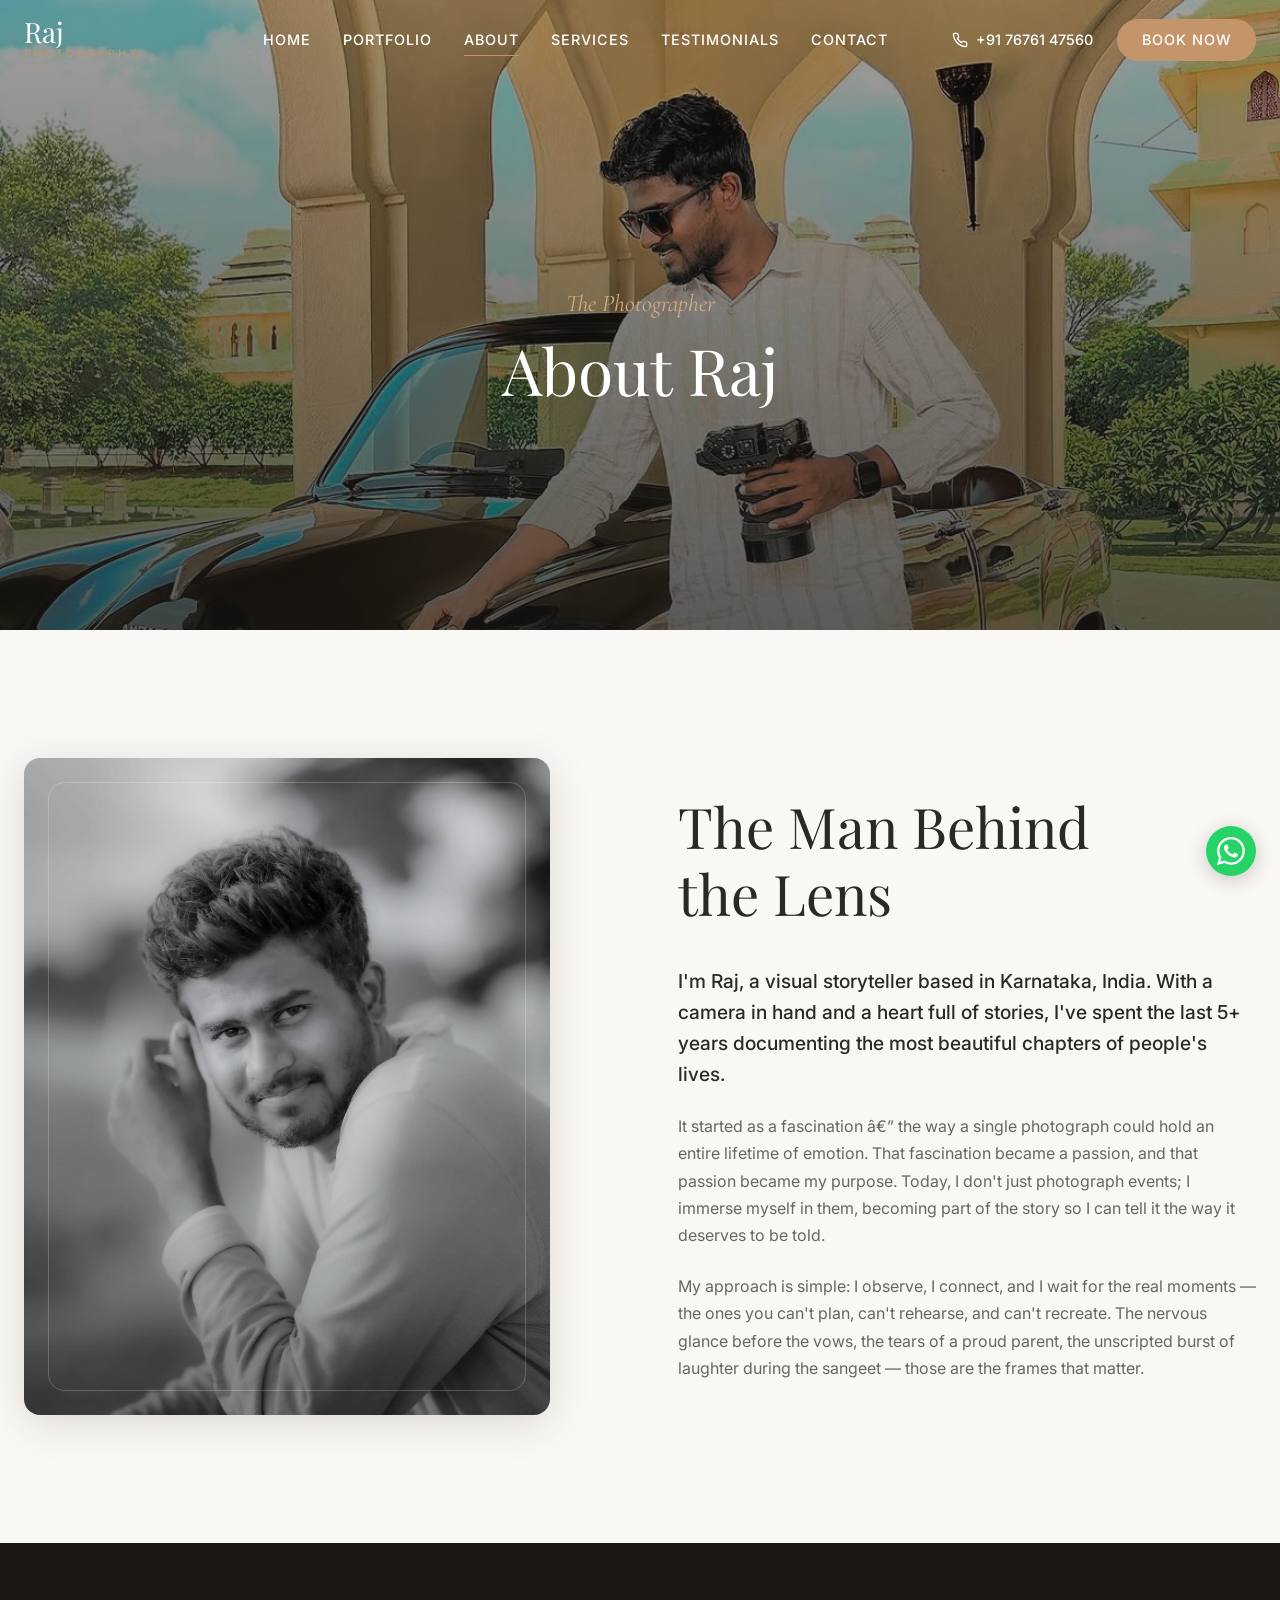
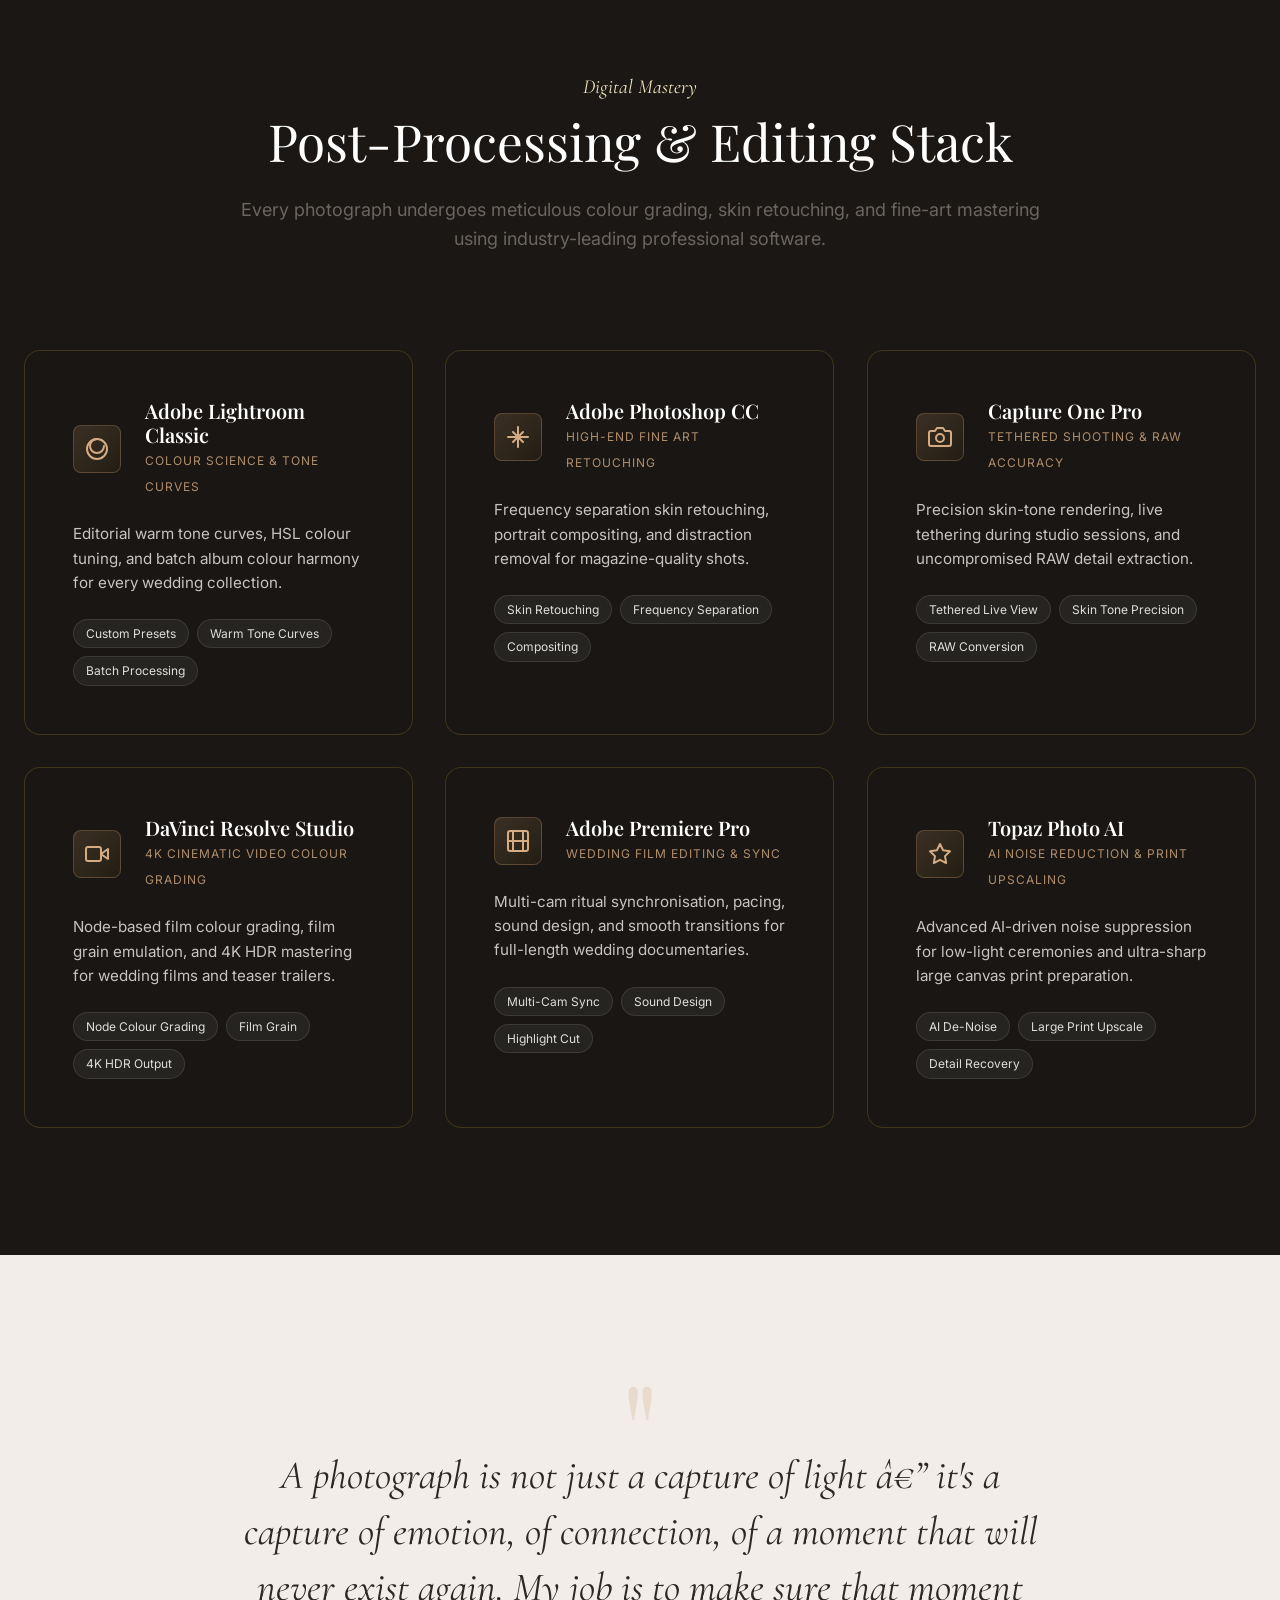
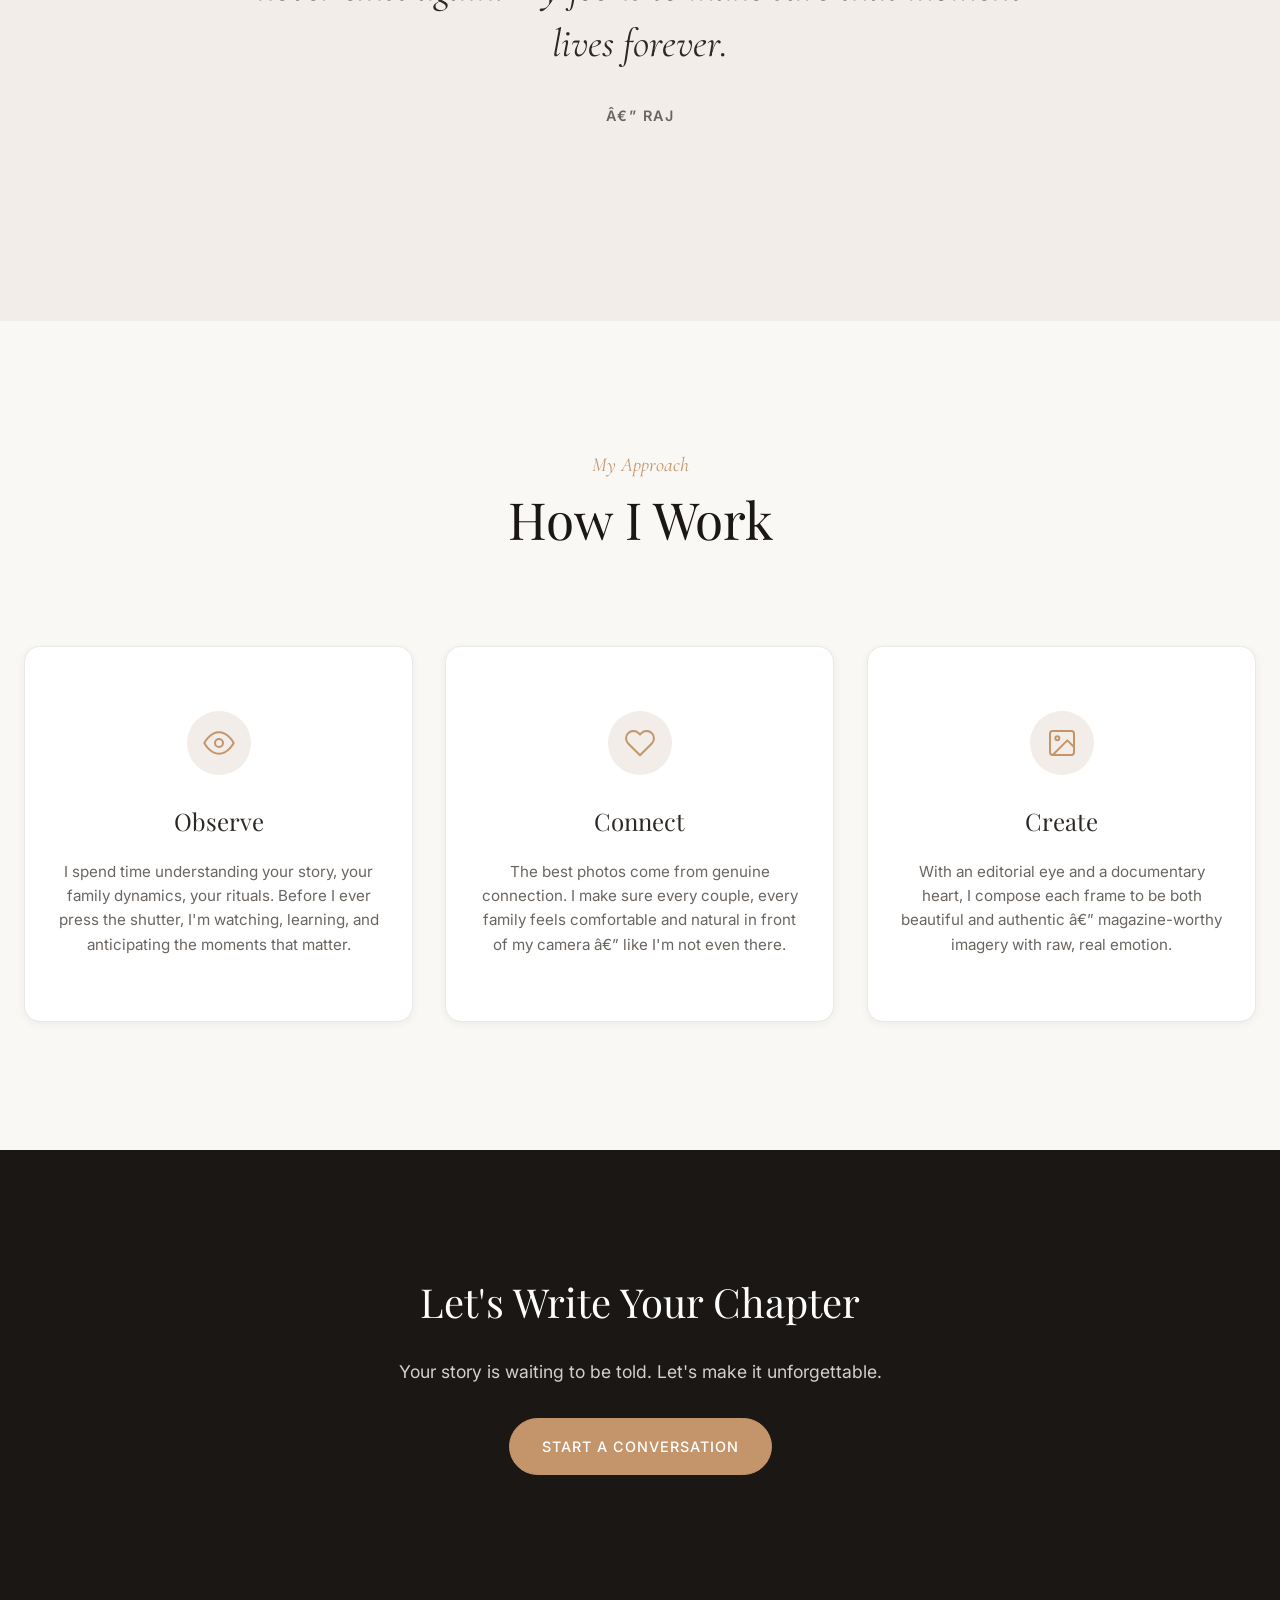
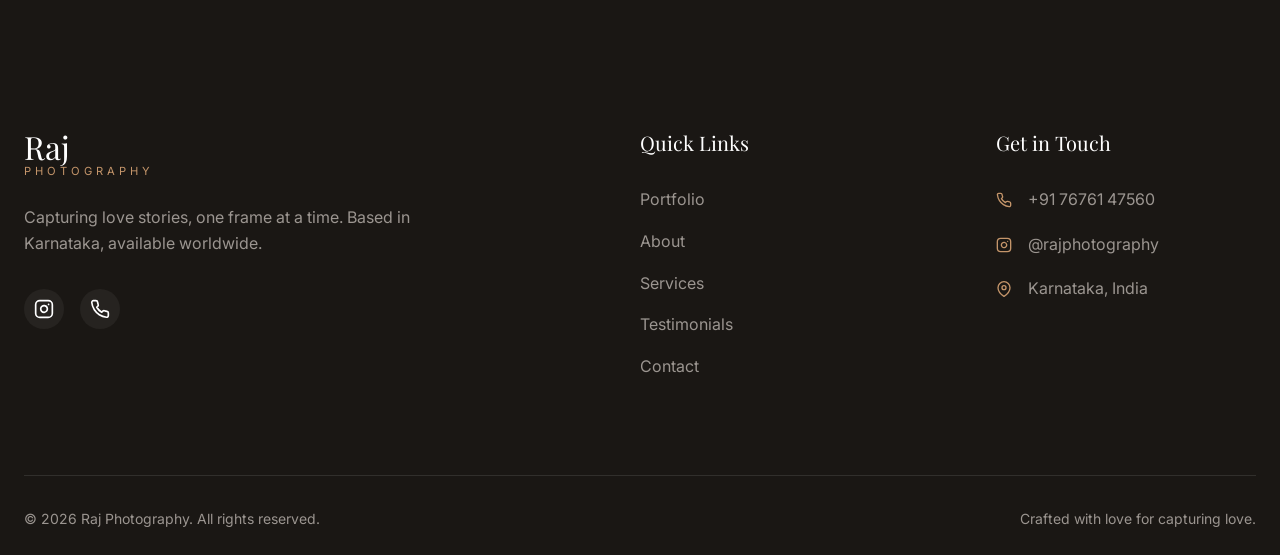
==== commit 8017d11c: "in about page tech stack added" ====
--- a/about.html
+++ b/about.html
@@ -3,8 +3,8 @@
 <head>
     <meta charset="UTF-8">
     <meta name="viewport" content="width=device-width, initial-scale=1.0">
-    <meta name="description" content="Meet Raj — a passionate wedding & event photographer from Karnataka, India. Telling love stories through candid, documentary-style photography.">
-    <title>About Raj — Raj Photography</title>
+    <meta name="description" content="Meet Raj â€” a passionate wedding & event photographer from Karnataka, India. Telling love stories through candid, documentary-style photography.">
+    <title>About Raj â€” Raj Photography</title>
     <link rel="icon" href="favicon.ico" type="image/x-icon">
     <link rel="preconnect" href="https://fonts.googleapis.com">
     <link rel="preconnect" href="https://fonts.gstatic.com" crossorigin>
@@ -52,7 +52,7 @@
         <!-- ========== PAGE HERO ========== -->
         <section class="page-hero page-hero--about" id="page-hero">
             <div class="page-hero__bg">
-                <img src="assets/images/about/02.jpg" alt="Raj — photographer with camera at a heritage location" loading="eager" style="object-position: center 25%;">
+                <img src="assets/images/about/02.jpg" alt="Raj â€” photographer with camera at a heritage location" loading="eager" style="object-position: center 25%;">
             </div>
             <div class="page-hero__overlay"></div>
             <div class="page-hero__content container">
@@ -66,17 +66,139 @@
             <div class="container">
                 <div class="about-intro__grid">
                     <div class="about-intro__image reveal" data-reveal="fade-right">
-                        <img src="assets/images/about/01.jpg" alt="Raj — Wedding & Event Photographer portrait" loading="lazy">
+                        <img src="assets/images/about/01.jpg" alt="Raj â€” Wedding & Event Photographer portrait" loading="lazy">
                     </div>
                     <div class="about-intro__content reveal" data-reveal="fade-left" data-delay="200">
                         <h2>The Man Behind<br>the Lens</h2>
                         <p class="about-intro__lead">I'm Raj, a visual storyteller based in Karnataka, India. With a camera in hand and a heart full of stories, I've spent the last 5+ years documenting the most beautiful chapters of people's lives.</p>
-                        <p>It started as a fascination — the way a single photograph could hold an entire lifetime of emotion. That fascination became a passion, and that passion became my purpose. Today, I don't just photograph events; I immerse myself in them, becoming part of the story so I can tell it the way it deserves to be told.</p>
+                        <p>It started as a fascination â€” the way a single photograph could hold an entire lifetime of emotion. That fascination became a passion, and that passion became my purpose. Today, I don't just photograph events; I immerse myself in them, becoming part of the story so I can tell it the way it deserves to be told.</p>
                         <p>My approach is simple: I observe, I connect, and I wait for the real moments — the ones you can't plan, can't rehearse, and can't recreate. The nervous glance before the vows, the tears of a proud parent, the unscripted burst of laughter during the sangeet — those are the frames that matter.</p>
                     </div>
                 </div>
             </div>
         </section>
+
+        <!-- ========== DIGITAL MASTERY ========== -->
+        <section class="software-stack section-padding" id="software-stack">
+            <div class="container">
+                <div class="section-header reveal" data-reveal="fade-up">
+                    <p class="section-subtitle">Digital Mastery</p>
+                    <h2>Post-Processing &amp; Editing Stack</h2>
+                    <p class="section-desc">Every photograph undergoes meticulous colour grading, skin retouching, and fine-art mastering using industry-leading professional software.</p>
+                </div>
+                <div class="software-grid">
+                    <div class="software-card reveal" data-reveal="fade-up">
+                        <div class="software-card__header">
+                            <div class="software-card__icon">
+                                <svg width="24" height="24" viewBox="0 0 24 24" fill="none" stroke="currentColor" stroke-width="2" stroke-linecap="round" stroke-linejoin="round"><circle cx="12" cy="12" r="10"></circle><path d="M12 2a7 7 0 1 0 7 7"></path></svg>
+                            </div>
+                            <div>
+                                <h3 class="software-card__title">Adobe Lightroom Classic</h3>
+                                <span class="software-card__tag">Colour Science &amp; Tone Curves</span>
+                            </div>
+                        </div>
+                        <p class="software-card__desc">Editorial warm tone curves, HSL colour tuning, and batch album colour harmony for every wedding collection.</p>
+                        <div class="software-card__features">
+                            <span class="software-badge">Custom Presets</span>
+                            <span class="software-badge">Warm Tone Curves</span>
+                            <span class="software-badge">Batch Processing</span>
+                        </div>
+                    </div>
+
+                    <div class="software-card reveal" data-reveal="fade-up" data-delay="100">
+                        <div class="software-card__header">
+                            <div class="software-card__icon">
+                                <svg width="24" height="24" viewBox="0 0 24 24" fill="none" stroke="currentColor" stroke-width="2" stroke-linecap="round" stroke-linejoin="round"><path d="M12 2v20M2 12h20M7 7l10 10M7 17L17 7"></path></svg>
+                            </div>
+                            <div>
+                                <h3 class="software-card__title">Adobe Photoshop CC</h3>
+                                <span class="software-card__tag">High-End Fine Art Retouching</span>
+                            </div>
+                        </div>
+                        <p class="software-card__desc">Frequency separation skin retouching, portrait compositing, and distraction removal for magazine-quality shots.</p>
+                        <div class="software-card__features">
+                            <span class="software-badge">Skin Retouching</span>
+                            <span class="software-badge">Frequency Separation</span>
+                            <span class="software-badge">Compositing</span>
+                        </div>
+                    </div>
+
+                    <div class="software-card reveal" data-reveal="fade-up" data-delay="200">
+                        <div class="software-card__header">
+                            <div class="software-card__icon">
+                                <svg width="24" height="24" viewBox="0 0 24 24" fill="none" stroke="currentColor" stroke-width="2" stroke-linecap="round" stroke-linejoin="round"><path d="M23 19a2 2 0 0 1-2 2H3a2 2 0 0 1-2-2V8a2 2 0 0 1 2-2h4l2-3h6l2 3h4a2 2 0 0 1 2 2z"></path><circle cx="12" cy="13" r="4"></circle></svg>
+                            </div>
+                            <div>
+                                <h3 class="software-card__title">Capture One Pro</h3>
+                                <span class="software-card__tag">Tethered Shooting &amp; RAW Accuracy</span>
+                            </div>
+                        </div>
+                        <p class="software-card__desc">Precision skin-tone rendering, live tethering during studio sessions, and uncompromised RAW detail extraction.</p>
+                        <div class="software-card__features">
+                            <span class="software-badge">Tethered Live View</span>
+                            <span class="software-badge">Skin Tone Precision</span>
+                            <span class="software-badge">RAW Conversion</span>
+                        </div>
+                    </div>
+
+                    <div class="software-card reveal" data-reveal="fade-up" data-delay="100">
+                        <div class="software-card__header">
+                            <div class="software-card__icon">
+                                <svg width="24" height="24" viewBox="0 0 24 24" fill="none" stroke="currentColor" stroke-width="2" stroke-linecap="round" stroke-linejoin="round"><polygon points="23 7 16 12 23 17 23 7"></polygon><rect x="1" y="5" width="15" height="14" rx="2" ry="2"></rect></svg>
+                            </div>
+                            <div>
+                                <h3 class="software-card__title">DaVinci Resolve Studio</h3>
+                                <span class="software-card__tag">4K Cinematic Video Colour Grading</span>
+                            </div>
+                        </div>
+                        <p class="software-card__desc">Node-based film colour grading, film grain emulation, and 4K HDR mastering for wedding films and teaser trailers.</p>
+                        <div class="software-card__features">
+                            <span class="software-badge">Node Colour Grading</span>
+                            <span class="software-badge">Film Grain</span>
+                            <span class="software-badge">4K HDR Output</span>
+                        </div>
+                    </div>
+
+                    <div class="software-card reveal" data-reveal="fade-up" data-delay="200">
+                        <div class="software-card__header">
+                            <div class="software-card__icon">
+                                <svg width="24" height="24" viewBox="0 0 24 24" fill="none" stroke="currentColor" stroke-width="2" stroke-linecap="round" stroke-linejoin="round"><rect x="2" y="2" width="20" height="20" rx="2.18" ry="2.18"></rect><line x1="7" y1="2" x2="7" y2="22"></line><line x1="17" y1="2" x2="17" y2="22"></line><line x1="2" y1="12" x2="22" y2="12"></line></svg>
+                            </div>
+                            <div>
+                                <h3 class="software-card__title">Adobe Premiere Pro</h3>
+                                <span class="software-card__tag">Wedding Film Editing &amp; Sync</span>
+                            </div>
+                        </div>
+                        <p class="software-card__desc">Multi-cam ritual synchronisation, pacing, sound design, and smooth transitions for full-length wedding documentaries.</p>
+                        <div class="software-card__features">
+                            <span class="software-badge">Multi-Cam Sync</span>
+                            <span class="software-badge">Sound Design</span>
+                            <span class="software-badge">Highlight Cut</span>
+                        </div>
+                    </div>
+
+                    <div class="software-card reveal" data-reveal="fade-up" data-delay="300">
+                        <div class="software-card__header">
+                            <div class="software-card__icon">
+                                <svg width="24" height="24" viewBox="0 0 24 24" fill="none" stroke="currentColor" stroke-width="2" stroke-linecap="round" stroke-linejoin="round"><polygon points="12 2 15.09 8.26 22 9.27 17 14.14 18.18 21.02 12 17.77 5.82 21.02 7 14.14 2 9.27 8.91 8.26 12 2"></polygon></svg>
+                            </div>
+                            <div>
+                                <h3 class="software-card__title">Topaz Photo AI</h3>
+                                <span class="software-card__tag">AI Noise Reduction &amp; Print Upscaling</span>
+                            </div>
+                        </div>
+                        <p class="software-card__desc">Advanced AI-driven noise suppression for low-light ceremonies and ultra-sharp large canvas print preparation.</p>
+                        <div class="software-card__features">
+                            <span class="software-badge">AI De-Noise</span>
+                            <span class="software-badge">Large Print Upscale</span>
+                            <span class="software-badge">Detail Recovery</span>
+                        </div>
+                    </div>
+                </div>
+            </div>
+        </section>
+
+
 
         <!-- ========== PHILOSOPHY ========== -->
         <section class="about-philosophy section-padding" id="philosophy">
@@ -84,9 +206,9 @@
                 <div class="about-philosophy__inner reveal" data-reveal="fade-up">
                     <div class="about-philosophy__quote-mark" aria-hidden="true">"</div>
                     <blockquote class="about-philosophy__quote">
-                        A photograph is not just a capture of light — it's a capture of emotion, of connection, of a moment that will never exist again. My job is to make sure that moment lives forever.
+                        A photograph is not just a capture of light â€” it's a capture of emotion, of connection, of a moment that will never exist again. My job is to make sure that moment lives forever.
                     </blockquote>
-                    <span class="about-philosophy__attribution">— Raj</span>
+                    <span class="about-philosophy__attribution">â€” Raj</span>
                 </div>
             </div>
         </section>
@@ -111,243 +233,14 @@
                             <svg width="32" height="32" viewBox="0 0 24 24" fill="none" stroke="currentColor" stroke-width="1.5" stroke-linecap="round" stroke-linejoin="round"><path d="M20.84 4.61a5.5 5.5 0 0 0-7.78 0L12 5.67l-1.06-1.06a5.5 5.5 0 0 0-7.78 7.78l1.06 1.06L12 21.23l7.78-7.78 1.06-1.06a5.5 5.5 0 0 0 0-7.78z"></path></svg>
                         </div>
                         <h3>Connect</h3>
-                        <p>The best photos come from genuine connection. I make sure every couple, every family feels comfortable and natural in front of my camera — like I'm not even there.</p>
+                        <p>The best photos come from genuine connection. I make sure every couple, every family feels comfortable and natural in front of my camera â€” like I'm not even there.</p>
                     </div>
                     <div class="about-approach__card reveal" data-reveal="fade-up" data-delay="200">
                         <div class="about-approach__icon">
                             <svg width="32" height="32" viewBox="0 0 24 24" fill="none" stroke="currentColor" stroke-width="1.5" stroke-linecap="round" stroke-linejoin="round"><rect x="3" y="3" width="18" height="18" rx="2" ry="2"></rect><circle cx="8.5" cy="8.5" r="1.5"></circle><polyline points="21 15 16 10 5 21"></polyline></svg>
                         </div>
                         <h3>Create</h3>
-                        <p>With an editorial eye and a documentary heart, I compose each frame to be both beautiful and authentic — magazine-worthy imagery with raw, real emotion.</p>
-                    </div>
-                </div>
-            </div>
-        </section>
-
-        <!-- ========== SECOND PHOTO ========== -->
-        <section class="about-image-break" id="about-image-break">
-            <div class="about-image-break__inner reveal" data-reveal="zoom-in">
-                <img src="assets/images/about/02.jpg" alt="Raj Photography — Behind the scenes at a shoot" loading="lazy">
-            </div>
-        </section>
-
-        <!-- ========== BEFORE / AFTER RETOUCHING DEMO ========== -->
-        <section class="before-after-section section-padding" id="color-grading">
-            <div class="container">
-                <div class="section-header reveal" data-reveal="fade-up">
-                    <p class="section-subtitle">Digital Mastery</p>
-                    <h2>Raw to Perfection</h2>
-                    <p class="section-desc">Drag the slider to see how professional color grading and high-end retouching elevate raw camera frames into timeless art.</p>
-                </div>
-                <div class="ba-slider reveal" data-reveal="zoom-in">
-                    <div class="ba-image ba-after">
-                        <img src="assets/images/services/candid-cinematography/01.jpg" alt="Final Color Graded Photo by Raj Photography">
-                        <span class="ba-label ba-label--after">Mastered (Lightroom & Photoshop)</span>
-                    </div>
-                    <div class="ba-image ba-before">
-                        <img src="assets/images/services/candid-cinematography/01.jpg" alt="Raw Unedited Photo" style="filter: saturate(0.6) contrast(0.85) brightness(0.95) sepia(0.15);">
-                        <span class="ba-label ba-label--before">Camera RAW</span>
-                    </div>
-                    <div class="ba-handle">
-                        <div class="ba-handle-circle">
-                            <svg width="20" height="20" viewBox="0 0 24 24" fill="none" stroke="currentColor" stroke-width="2.5" stroke-linecap="round" stroke-linejoin="round"><polyline points="15 18 9 12 15 6"></polyline><polyline points="9 18 15 12 9 6" transform="rotate(180 12 12)"></polyline></svg>
-                        </div>
-                    </div>
-                </div>
-            </div>
-        </section>
-
-        <!-- ========== SOFTWARE & DIGITAL WORKFLOW STACK ========== -->
-        <section class="software-stack section-padding" id="software-stack">
-            <div class="container">
-                <div class="section-header reveal" data-reveal="fade-up">
-                    <p class="section-subtitle">Post-Processing Suite</p>
-                    <h2>Software & Tech Stack</h2>
-                    <p class="section-desc">Great photography is only half the magic. I utilize industry-leading professional editing software to craft rich tones, flawless skin, and cinematic color palettes.</p>
-                </div>
-                <div class="software-grid">
-                    <div class="software-card reveal" data-reveal="fade-up">
-                        <div class="software-card__header">
-                            <div class="software-card__icon">
-                                <svg width="24" height="24" viewBox="0 0 24 24" fill="none" stroke="currentColor" stroke-width="2" stroke-linecap="round" stroke-linejoin="round"><circle cx="12" cy="12" r="10"></circle><path d="M12 2a7 7 0 1 0 7 7"></path></svg>
-                            </div>
-                            <div>
-                                <h3 class="software-card__title">Adobe Lightroom Classic</h3>
-                                <span class="software-card__tag">Color Science & Tone Curves</span>
-                            </div>
-                        </div>
-                        <p class="software-card__desc">Mastering warm editorial color profiles, HSL color tuning, and dynamic range preservation for every wedding album.</p>
-                        <div class="software-card__features">
-                            <span class="software-badge">Custom Presets</span>
-                            <span class="software-badge">Warm Tone Curves</span>
-                            <span class="software-badge">Batch Processing</span>
-                        </div>
-                    </div>
-
-                    <div class="software-card reveal" data-reveal="fade-up" data-delay="100">
-                        <div class="software-card__header">
-                            <div class="software-card__icon">
-                                <svg width="24" height="24" viewBox="0 0 24 24" fill="none" stroke="currentColor" stroke-width="2" stroke-linecap="round" stroke-linejoin="round"><path d="M12 2v20M2 12h20M7 7l10 10M7 17L17 7"></path></svg>
-                            </div>
-                            <div>
-                                <h3 class="software-card__title">Adobe Photoshop CC</h3>
-                                <span class="software-card__tag">High-End Fine Art Retouching</span>
-                            </div>
-                        </div>
-                        <p class="software-card__desc">Frequency separation skin retouching, portrait compositing, and distraction removal for magazine-quality hero shots.</p>
-                        <div class="software-card__features">
-                            <span class="software-badge">Skin Retouching</span>
-                            <span class="software-badge">Frequency Separation</span>
-                            <span class="software-badge">Compositing</span>
-                        </div>
-                    </div>
-
-                    <div class="software-card reveal" data-reveal="fade-up" data-delay="200">
-                        <div class="software-card__header">
-                            <div class="software-card__icon">
-                                <svg width="24" height="24" viewBox="0 0 24 24" fill="none" stroke="currentColor" stroke-width="2" stroke-linecap="round" stroke-linejoin="round"><path d="M23 19a2 2 0 0 1-2 2H3a2 2 0 0 1-2-2V8a2 2 0 0 1 2-2h4l2-3h6l2 3h4a2 2 0 0 1 2 2z"></path><circle cx="12" cy="13" r="4"></circle></svg>
-                            </div>
-                            <div>
-                                <h3 class="software-card__title">Capture One Pro</h3>
-                                <span class="software-card__tag">Tethered Shooting & RAW Accuracy</span>
-                            </div>
-                        </div>
-                        <p class="software-card__desc">Precision skin-tone rendering, live tethering during studio sessions, and uncompromised RAW shadow/highlight detail extraction.</p>
-                        <div class="software-card__features">
-                            <span class="software-badge">Tethered Live View</span>
-                            <span class="software-badge">Skin Tone Precision</span>
-                            <span class="software-badge">RAW Conversion</span>
-                        </div>
-                    </div>
-
-                    <div class="software-card reveal" data-reveal="fade-up" data-delay="100">
-                        <div class="software-card__header">
-                            <div class="software-card__icon">
-                                <svg width="24" height="24" viewBox="0 0 24 24" fill="none" stroke="currentColor" stroke-width="2" stroke-linecap="round" stroke-linejoin="round"><polygon points="23 7 16 12 23 17 23 7"></polygon><rect x="1" y="5" width="15" height="14" rx="2" ry="2"></rect></svg>
-                            </div>
-                            <div>
-                                <h3 class="software-card__title">DaVinci Resolve Studio</h3>
-                                <span class="software-card__tag">4K Cinematic Video Color Grading</span>
-                            </div>
-                        </div>
-                        <p class="software-card__desc">Node-based film color grading, film grain emulation, and 4K HDR mastering for wedding films and teaser trailers.</p>
-                        <div class="software-card__features">
-                            <span class="software-badge">Node Color Grading</span>
-                            <span class="software-badge">Film Grain</span>
-                            <span class="software-badge">4K HDR Output</span>
-                        </div>
-                    </div>
-
-                    <div class="software-card reveal" data-reveal="fade-up" data-delay="200">
-                        <div class="software-card__header">
-                            <div class="software-card__icon">
-                                <svg width="24" height="24" viewBox="0 0 24 24" fill="none" stroke="currentColor" stroke-width="2" stroke-linecap="round" stroke-linejoin="round"><rect x="2" y="2" width="20" height="20" rx="2.18" ry="2.18"></rect><line x1="7" y1="2" x2="7" y2="22"></line><line x1="17" y1="2" x2="17" y2="22"></line><line x1="2" y1="12" x2="22" y2="12"></line></svg>
-                            </div>
-                            <div>
-                                <h3 class="software-card__title">Adobe Premiere Pro</h3>
-                                <span class="software-card__tag">Wedding Film Editing & Sync</span>
-                            </div>
-                        </div>
-                        <p class="software-card__desc">Multi-cam ritual synchronisation, pacing, sound design, and smooth transitions for full-length wedding documentaries.</p>
-                        <div class="software-card__features">
-                            <span class="software-badge">Multi-Cam Sync</span>
-                            <span class="software-badge">Sound Design</span>
-                            <span class="software-badge">Highlight Cut</span>
-                        </div>
-                    </div>
-
-                    <div class="software-card reveal" data-reveal="fade-up" data-delay="300">
-                        <div class="software-card__header">
-                            <div class="software-card__icon">
-                                <svg width="24" height="24" viewBox="0 0 24 24" fill="none" stroke="currentColor" stroke-width="2" stroke-linecap="round" stroke-linejoin="round"><polygon points="12 2 15.09 8.26 22 9.27 17 14.14 18.18 21.02 12 17.77 5.82 21.02 7 14.14 2 9.27 8.91 8.26 12 2"></polygon></svg>
-                            </div>
-                            <div>
-                                <h3 class="software-card__title">Topaz Photo AI</h3>
-                                <span class="software-card__tag">AI Noise Reduction & Print Upscaling</span>
-                            </div>
-                        </div>
-                        <p class="software-card__desc">Advanced AI-driven noise suppression for low-light night wedding ceremonies and ultra-sharp large canvas print preparation.</p>
-                        <div class="software-card__features">
-                            <span class="software-badge">AI De-Noise</span>
-                            <span class="software-badge">Large Print Upscale</span>
-                            <span class="software-badge">Detail Recovery</span>
-                        </div>
-                    </div>
-                </div>
-
-                <div class="workflow-pipeline reveal" data-reveal="fade-up">
-                    <div class="section-header" style="margin-bottom: var(--space-md);">
-                        <p class="section-subtitle">The Post-Production Workflow</p>
-                        <h3 style="color: var(--color-white);">From Shutter Click to Canvas Print</h3>
-                    </div>
-                    <div class="workflow-grid">
-                        <div class="workflow-step">
-                            <div class="workflow-num">01</div>
-                            <div class="workflow-title">RAW Capture</div>
-                        </div>
-                        <div class="workflow-step">
-                            <div class="workflow-num">02</div>
-                            <div class="workflow-title">Selection & Ingest</div>
-                        </div>
-                        <div class="workflow-step">
-                            <div class="workflow-num">03</div>
-                            <div class="workflow-title">Color Grading (Lightroom)</div>
-                        </div>
-                        <div class="workflow-step">
-                            <div class="workflow-num">04</div>
-                            <div class="workflow-title">Fine Art Retouch (Photoshop)</div>
-                        </div>
-                        <div class="workflow-step">
-                            <div class="workflow-num">05</div>
-                            <div class="workflow-title">4K HDR Album & Video Master</div>
-                        </div>
-                    </div>
-                </div>
-            </div>
-        </section>
-
-        <!-- ========== JOURNEY ========== -->
-        <section class="about-journey section-padding" id="journey">
-            <div class="container">
-                <div class="section-header reveal" data-reveal="fade-up">
-                    <p class="section-subtitle">The Journey</p>
-                    <h2>Milestones</h2>
-                </div>
-                <div class="about-journey__timeline">
-                    <div class="about-journey__item reveal" data-reveal="fade-up">
-                        <div class="about-journey__year">2019</div>
-                        <div class="about-journey__content">
-                            <h3>The Beginning</h3>
-                            <p>Started Raj Photography with a single camera and a dream to tell stories that matter. First wedding shoot in a small town in Karnataka.</p>
-                        </div>
-                    </div>
-                    <div class="about-journey__item reveal" data-reveal="fade-up" data-delay="100">
-                        <div class="about-journey__year">2020</div>
-                        <div class="about-journey__content">
-                            <h3>Growing the Vision</h3>
-                            <p>Expanded into candid and cinematography services. Covered 30+ weddings across Karnataka and Tamil Nadu despite the challenging year.</p>
-                        </div>
-                    </div>
-                    <div class="about-journey__item reveal" data-reveal="fade-up" data-delay="200">
-                        <div class="about-journey__year">2022</div>
-                        <div class="about-journey__content">
-                            <h3>Going Pan-India</h3>
-                            <p>Started covering destination weddings across India — from Rajasthan palaces to Kerala backwaters. Launched pre-wedding shoot packages.</p>
-                        </div>
-                    </div>
-                    <div class="about-journey__item reveal" data-reveal="fade-up" data-delay="300">
-                        <div class="about-journey__year">2024</div>
-                        <div class="about-journey__content">
-                            <h3>150+ Stories Told</h3>
-                            <p>Crossed 150 weddings and 500+ happy clients. Expanded into maternity, baby, and documentary photography — because every chapter of life deserves to be beautifully documented.</p>
-                        </div>
-                    </div>
-                    <div class="about-journey__item reveal" data-reveal="fade-up" data-delay="400">
-                        <div class="about-journey__year">2025</div>
-                        <div class="about-journey__content">
-                            <h3>The Story Continues</h3>
-                            <p>Every new client is a new chapter. The journey is far from over — it's only getting more beautiful.</p>
-                        </div>
+                        <p>With an editorial eye and a documentary heart, I compose each frame to be both beautiful and authentic â€” magazine-worthy imagery with raw, real emotion.</p>
                     </div>
                 </div>
             </div>
--- a/css/about.css
+++ b/css/about.css
@@ -74,7 +74,48 @@
     line-height: 1.7;
 }
 
-/* ===== PHILOSOPHY ===== */
+.about-intro__toolkit {
+    margin-top: 28px;
+    padding-top: 24px;
+    border-top: 1px solid rgba(44, 40, 37, 0.15);
+}
+
+.about-intro__toolkit-label {
+    font-size: 0.7rem;
+    font-weight: 700;
+    text-transform: uppercase;
+    letter-spacing: 0.12em;
+    color: #C4956A;
+    margin-bottom: 12px;
+    display: block;
+}
+
+.about-intro__toolkit-badges {
+    display: flex;
+    flex-wrap: wrap;
+    gap: 8px;
+}
+
+.toolkit-badge {
+    display: inline-flex;
+    align-items: center;
+    padding: 6px 14px;
+    border: 1.5px solid rgba(196, 149, 106, 0.4);
+    border-radius: 100px;
+    font-size: 0.8rem;
+    font-weight: 500;
+    color: #6B6560;
+    background: #F2EDE8;
+    transition: border-color 0.2s ease, color 0.2s ease, background 0.2s ease;
+}
+
+.toolkit-badge:hover {
+    border-color: #C4956A;
+    color: #C4956A;
+    background: #fff;
+}
+
+
 .about-philosophy {
     background-color: var(--color-bg-alt);
     text-align: center;
@@ -332,3 +373,4 @@
     color: rgba(255, 255, 255, 0.8);
     margin: 0;
 }
+
